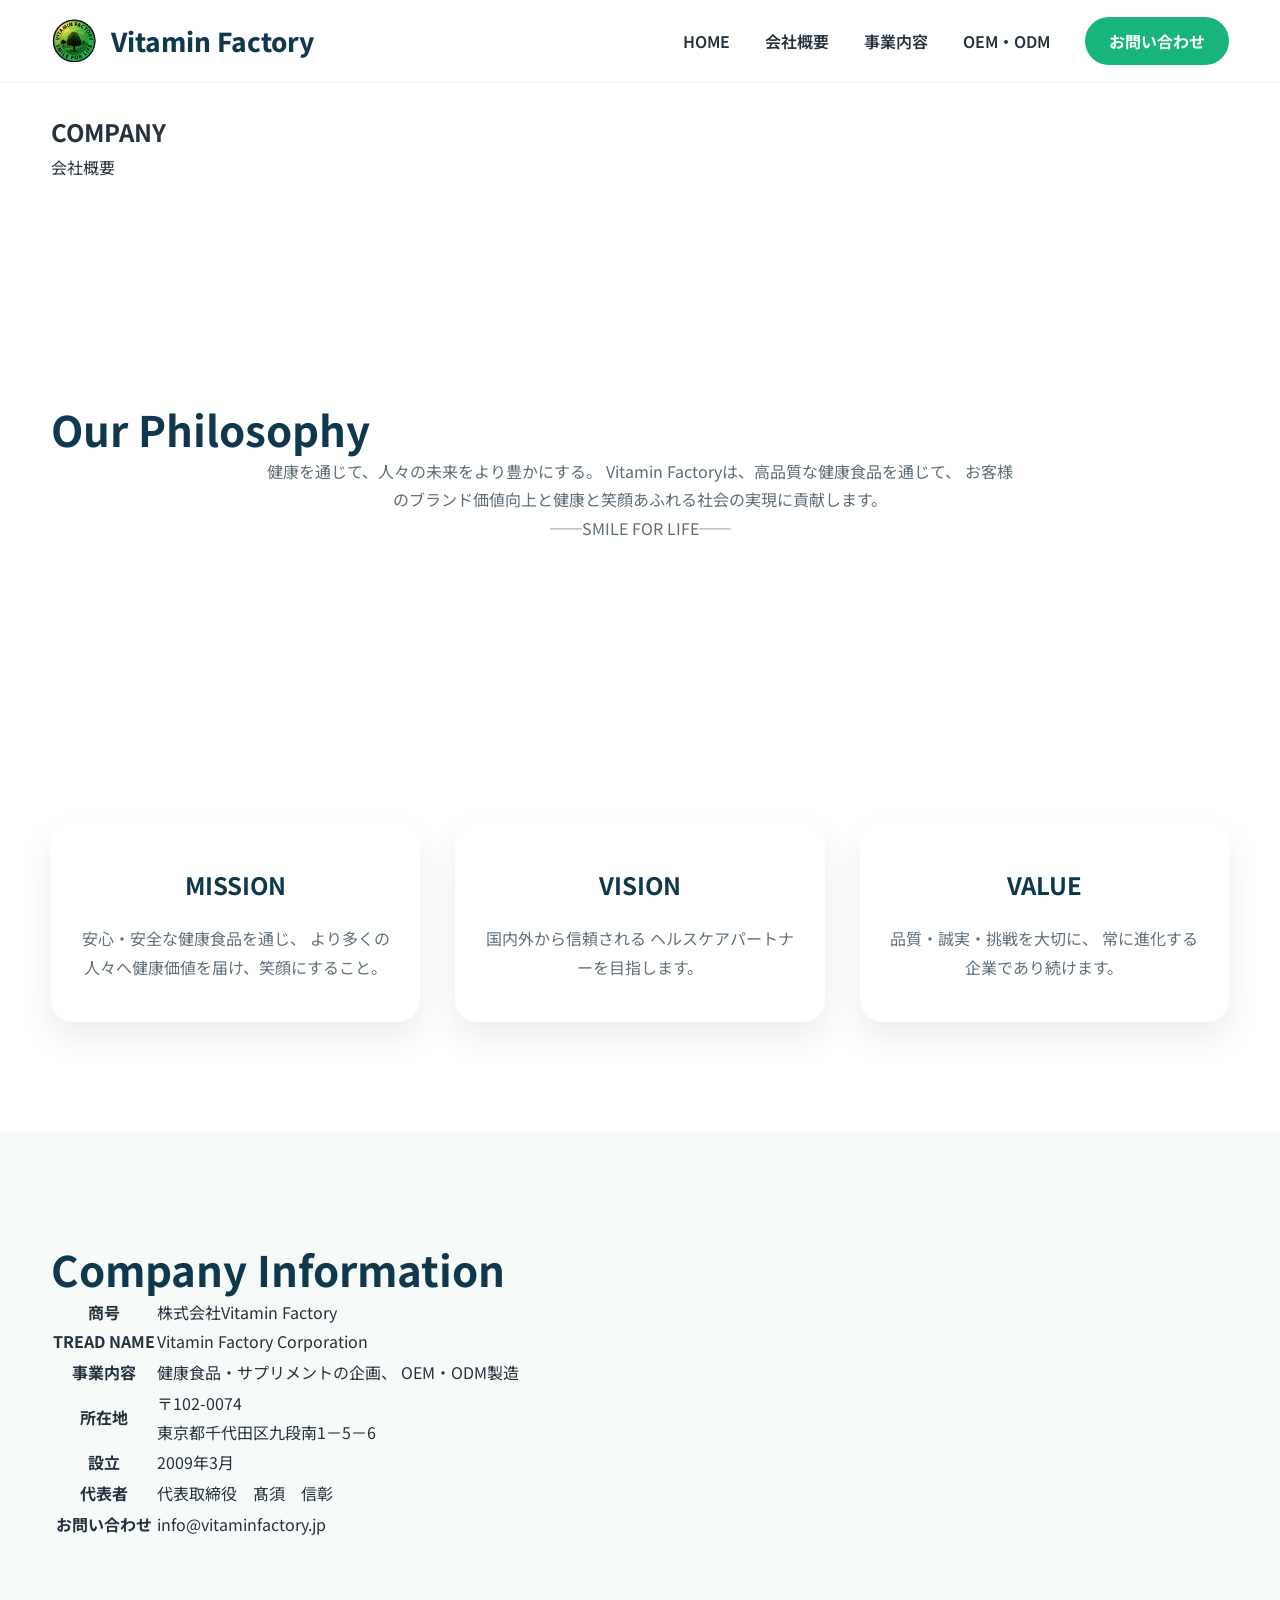
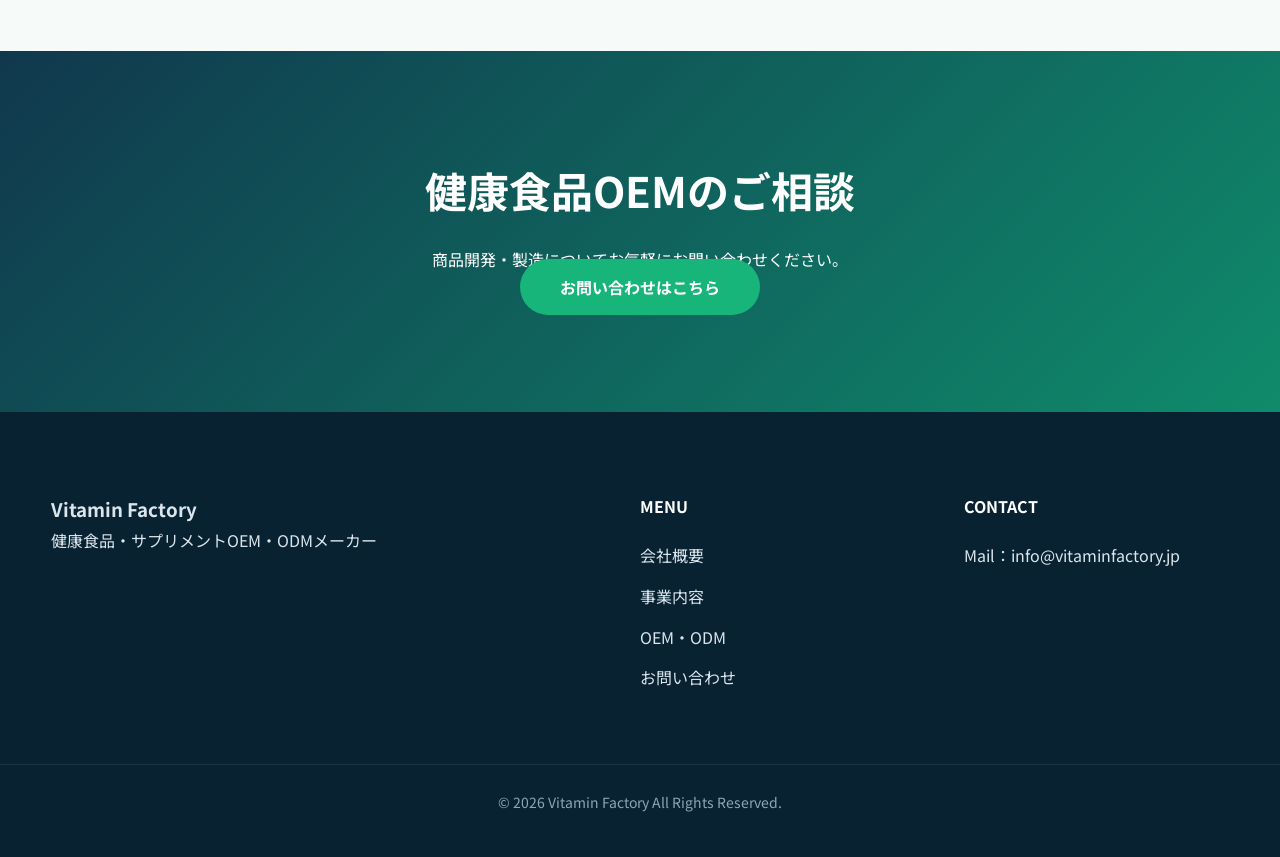
==== company.html @ eddad91a "Update company.html" ====
<!DOCTYPE html>
<html lang="ja">

<head>

<meta charset="UTF-8">

<meta name="viewport" content="width=device-width, initial-scale=1.0">

<title>会社概要 | 株式会社Vitamin Factory</title>

<meta name="description" content="株式会社Vitamin Factoryの会社概要、理念、事業方針をご紹介します。">

<link rel="stylesheet" href="css/style.css">

<link rel="preconnect" href="https://fonts.googleapis.com">
<link rel="preconnect" href="https://fonts.gstatic.com" crossorigin>

<link href="https://fonts.googleapis.com/css2?family=Noto+Sans+JP:wght@300;400;500;700;900&display=swap" rel="stylesheet">

</head>


<body>


<header>

<div class="container">

<a href="index.html" class="logo">

<img src="images/VF_logo.png" alt="Vitamin Factory">

<span>Vitamin Factory</span>

</a><nav>

<ul>

<li><a href="index.html">HOME</a></li>

<li><a href="company.html">会社概要</a></li>

<li><a href="service.html">事業内容</a></li>

<li><a href="oem.html">OEM・ODM</a></li>

<li><a href="contact.html" class="contact-btn">お問い合わせ</a></li>

</ul>

</nav>

</div>

</header>



<section class="page-hero">

<div class="container">

<h1>
COMPANY
</h1>

<p>
会社概要
</p>

</div>

</section>



<section>

<div class="container">


<h2>
Our Philosophy
</h2>


<p class="section-lead">

健康を通じて、人々の未来をより豊かにする。

Vitamin Factoryは、高品質な健康食品を通じて、
お客様のブランド価値向上と健康と笑顔あふれる社会の実現に貢献します。<br>
  ──SMILE FOR LIFE──

</p>


</div>

</section>




<section class="about">


<div class="container">


<div class="strength-grid">


<div class="strength-card">

<h3>
MISSION
</h3>

<p>

安心・安全な健康食品を通じ、
より多くの人々へ健康価値を届け、笑顔にすること。

</p>

</div>



<div class="strength-card">

<h3>
VISION
</h3>

<p>

国内外から信頼される
ヘルスケアパートナーを目指します。

</p>

</div>



<div class="strength-card">

<h3>
VALUE
</h3>

<p>

品質・誠実・挑戦を大切に、
常に進化する企業であり続けます。

</p>

</div>


</div>


</div>


</section>





<section class="flow">


<div class="container">


<h2>
Company Information
</h2>



<table class="company-table">


<tr>

<th>
商号<br>
  TREAD NAME
</th>

<td>
株式会社Vitamin Factory<br>
Vitamin Factory Corporation 
</td>

</tr>



<tr>

<th>
事業内容
</th>

<td>

健康食品・サプリメントの企画、
OEM・ODM製造

</td>

</tr>



<tr>

<th>
所在地
</th>

<td>

〒102-0074<br>
東京都千代田区九段南1－5－6

</td>

</tr>



<tr>

<th>
設立
</th>

<td>

2009年3月

</td>

</tr>

<tr>

<th>
代表者
</th>

<td>

代表取締役　髙須　信彰

</td>

</tr>

  

<tr>

<th>
お問い合わせ
</th>

<td>

info@vitaminfactory.jp

</td>

</tr>


</table>


</div>


</section>





<section class="cta">


<div class="container">


<h2>

健康食品OEMのご相談

</h2>


<p>

商品開発・製造についてお気軽にお問い合わせください。

</p>


<a href="contact.html" class="btn-green">

お問い合わせはこちら

</a>


</div>


</section>




<footer>


<div class="container footer-grid">


<div>

<h3>
Vitamin Factory
</h3>


<p>

健康食品・サプリメントOEM・ODMメーカー

</p>


</div>



<div>

<h4>
MENU
</h4>


<ul>

<li><a href="company.html">会社概要</a></li>

<li><a href="service.html">事業内容</a></li>

<li><a href="oem.html">OEM・ODM</a></li>

<li><a href="contact.html">お問い合わせ</a></li>

</ul>


</div>



<div>

<h4>
CONTACT
</h4>


<p>

Mail：info@vitaminfactory.jp

</p>


</div>



</div>


<div class="copyright">

<p>
© 2026 Vitamin Factory All Rights Reserved.
</p>

</div>


</footer>



<script src="js/main.js"></script>


</body>

</html>
---- css/style.css ----
/* =====================================
   Vitamin Factory
   style.css
   Part1
===================================== */

/* ---------- Reset ---------- */

*{
    margin:0;
    padding:0;
    box-sizing:border-box;
}

html{
    scroll-behavior:smooth;
}

body{

    font-family:"Noto Sans JP",sans-serif;

    color:#24323d;

    background:#ffffff;

    line-height:1.8;

    overflow-x:hidden;

}

img{

    display:block;

    max-width:100%;

    height:auto;

}

a{

    text-decoration:none;

    transition:.3s;

}

ul{

    list-style:none;

}

.container{

    width:min(92%,1200px);

    margin:auto;

}

/* ---------- Common ---------- */

section{

    padding:110px 0;

}

.section-title{

    text-align:center;

    margin-bottom:25px;

}

.section-sub{

    color:#18b57b;

    letter-spacing:3px;

    font-weight:700;

    font-size:14px;

    text-transform:uppercase;

    margin-bottom:10px;

}

section h2{

    font-size:42px;

    color:#10384d;

    line-height:1.3;

}

.section-lead{

    max-width:760px;

    margin:0 auto 60px;

    text-align:center;

    color:#5d6d78;

}

/* ---------- Header ---------- */

header{

    position:fixed;

    top:0;

    left:0;

    width:100%;

    z-index:999;

    background:rgba(255,255,255,.94);

    backdrop-filter:blur(16px);

    border-bottom:1px solid rgba(0,0,0,.05);

}

header .container{

    display:flex;

    justify-content:space-between;

    align-items:center;

    height:82px;

}

/* ---------- Logo ---------- */

.logo{

    display:flex;

    align-items:center;

    gap:14px;

    color:#10384d;

    font-weight:800;

    font-size:26px;

}

.logo img{

    width:46px;

    height:46px;

    object-fit:contain;

}

.logo span{

    white-space:nowrap;

}

/* ---------- Navigation ---------- */

nav ul{

    display:flex;

    align-items:center;

    gap:35px;

}

nav a{

    color:#23313d;

    font-weight:600;

}

nav a:hover{

    color:#18b57b;

}

.contact-btn{

    background:#18b57b;

    color:#fff;

    padding:12px 24px;

    border-radius:40px;

    font-weight:700;

}

.contact-btn:hover{

    background:#10996a;

}

/* ---------- Hero ---------- */

.hero{

    position:relative;

    min-height:100vh;

    display:flex;

    justify-content:center;

    align-items:center;

    overflow:hidden;

    color:#fff;

    text-align:center;

    background:
    linear-gradient(
    rgba(16,56,77,.72),
    rgba(16,56,77,.72)
    ),
    url("../images/hero.jpg")
    center center/cover no-repeat;

}

.hero-overlay{

    position:absolute;

    inset:0;

    background:linear-gradient(
    135deg,
    rgba(15,139,107,.15),
    rgba(16,56,77,.45)
    );

}

.hero .container{

    position:relative;

    z-index:2;

}

.hero-content{

    max-width:900px;

    margin:auto;

}

.hero-sub{

    font-size:15px;

    letter-spacing:5px;

    text-transform:uppercase;

    margin-bottom:25px;

    opacity:.9;

}

.hero h1{

    font-size:66px;

    line-height:1.25;

    margin-bottom:30px;

    font-weight:900;

}

.hero-text{

    font-size:21px;

    color:#eef5f7;

    margin-bottom:45px;

}

.hero-buttons{

    display:flex;

    justify-content:center;

    gap:20px;

    flex-wrap:wrap;

}

/* ---------- Buttons ---------- */

.btn-green{

    background:#18b57b;

    color:#fff;

    padding:16px 40px;

    border-radius:50px;

    font-weight:700;

}

.btn-green:hover{

    transform:translateY(-4px);

}

.btn-white{

    background:#fff;

    color:#10384d;

    padding:16px 40px;

    border-radius:50px;

    font-weight:700;

}

.btn-white:hover{

    transform:translateY(-4px);

}

/* ---------- Hero Scroll ---------- */

.hero-scroll{

    position:absolute;

    bottom:35px;

    left:50%;

    transform:translateX(-50%);

    font-size:12px;

    letter-spacing:4px;

    opacity:.8;

}
/* =====================================
   About
===================================== */

.about{
    background:#ffffff;
}

.about-grid{
    display:grid;
    grid-template-columns:repeat(auto-fit,minmax(260px,1fr));
    gap:30px;
}

.about-card{

    background:#fff;

    border-radius:20px;

    padding:40px 30px;

    text-align:center;

    box-shadow:0 15px 35px rgba(0,0,0,.08);

    transition:.35s;

}

.about-card:hover{

    transform:translateY(-10px);

    box-shadow:0 25px 45px rgba(0,0,0,.12);

}

.about-icon{

    width:80px;

    height:80px;

    border-radius:50%;

    background:#18b57b;

    color:#fff;

    font-size:34px;

    display:flex;

    justify-content:center;

    align-items:center;

    margin:0 auto 25px;

}

.about-card h3{

    color:#10384d;

    margin-bottom:18px;

    font-size:24px;

}

.about-card p{

    color:#60707c;

}

/* =====================================
   Service
===================================== */

.service{

    background:#f7fafb;

}

.service-grid{

    display:grid;

    grid-template-columns:repeat(auto-fit,minmax(260px,1fr));

    gap:35px;

}

.service-box{

    background:#fff;

    border-radius:20px;

    padding:45px 35px;

    text-align:center;

    box-shadow:0 15px 35px rgba(0,0,0,.08);

    transition:.35s;

}

.service-box:hover{

    transform:translateY(-10px);

}

.service-icon{

    font-size:44px;

    margin-bottom:20px;

}

.service-box h3{

    color:#10384d;

    margin-bottom:18px;

    font-size:24px;

}

.service-box p{

    color:#60707c;

}

/* =====================================
   Strength
===================================== */

.strength{

    background:#ffffff;

}

.strength-grid{

    display:grid;

    grid-template-columns:repeat(auto-fit,minmax(260px,1fr));

    gap:35px;

}

.strength-card{

    position:relative;

    background:#fff;

    border-radius:22px;

    padding:40px 30px;

    text-align:center;

    box-shadow:0 15px 35px rgba(0,0,0,.08);

    transition:.35s;

}

.strength-card:hover{

    transform:translateY(-10px);

    box-shadow:0 25px 50px rgba(0,0,0,.12);

}

.strength-number{

    position:absolute;

    top:20px;

    right:25px;

    font-size:38px;

    font-weight:900;

    color:rgba(24,181,123,.12);

}

.strength-icon{

    width:80px;

    height:80px;

    border-radius:50%;

    background:#18b57b;

    color:#fff;

    font-size:36px;

    display:flex;

    justify-content:center;

    align-items:center;

    margin:0 auto 25px;

}

.strength-card h3{

    color:#10384d;

    margin-bottom:18px;

    font-size:24px;

}

.strength-card p{

    color:#60707c;

}

/* =====================================
   OEM Flow
===================================== */

.flow{

    background:#f6faf9;

}

.flow-list{

    display:grid;

    grid-template-columns:repeat(auto-fit,minmax(200px,1fr));

    gap:25px;

}

.flow-item{

    position:relative;

    background:#fff;

    border-radius:20px;

    padding:40px 25px;

    text-align:center;

    box-shadow:0 12px 30px rgba(0,0,0,.08);

    transition:.35s;

}

.flow-item:hover{

    transform:translateY(-8px);

}

.number{

    width:70px;

    height:70px;

    border-radius:50%;

    margin:0 auto 25px;

    background:#18b57b;

    color:#fff;

    display:flex;

    justify-content:center;

    align-items:center;

    font-size:24px;

    font-weight:700;

}

.flow-item h3{

    color:#10384d;

    margin-bottom:18px;

}

.flow-item p{

    color:#60707c;

}
/* =====================================
   Statistics
===================================== */

.statistics{
    background:#ffffff;
}

.stats-grid{
    display:grid;
    grid-template-columns:repeat(auto-fit,minmax(220px,1fr));
    gap:30px;
}

.stat-card{
    background:#fff;
    border-radius:20px;
    padding:45px 25px;
    text-align:center;
    box-shadow:0 15px 35px rgba(0,0,0,.08);
    transition:.35s;
}

.stat-card:hover{
    transform:translateY(-8px);
}

.stat-card h3{
    font-size:46px;
    color:#18b57b;
    margin-bottom:15px;
    font-weight:900;
}

.stat-card p{
    color:#60707c;
    font-size:17px;
}

/* =====================================
   CTA
===================================== */

.cta{
    background:linear-gradient(135deg,#10384d,#0f8b6b);
    color:#fff;
    text-align:center;
}

.cta-subtitle{
    letter-spacing:4px;
    text-transform:uppercase;
    font-size:14px;
    opacity:.9;
    margin-bottom:15px;
}

.cta h2{
    color:#fff;
    font-size:42px;
    margin-bottom:25px;
    line-height:1.4;
}

.cta-text{
    max-width:760px;
    margin:0 auto 40px;
    color:#eef5f7;
   text-align:center;
line-height:2;
}

.cta-buttons{
    display:flex;
    justify-content:center;
    gap:20px;
    flex-wrap:wrap;
}

/* =====================================
   Footer
===================================== */

footer{
    background:#082232;
    color:#dbe6ec;
    padding:80px 0 30px;
}

.footer-grid{
    display:grid;
    grid-template-columns:2fr 1fr 1fr;
    gap:60px;
}

.footer-logo{
    display:flex;
    align-items:center;
    gap:12px;
    margin-bottom:25px;
}

.footer-logo img{
    width:42px;
    height:auto;
}

.footer-logo span{
    color:#fff;
    font-size:24px;
    font-weight:700;
}

.footer-message{
    color:#b8c7d2;
    max-width:380px;
}

footer h4{
    color:#fff;
    margin-bottom:20px;
}

footer ul li{
    margin-bottom:12px;
}

footer a{
    color:#dbe6ec;
}

footer a:hover{
    color:#18b57b;
}

footer p{
    margin-bottom:12px;
}

.copyright{
    margin-top:60px;
    padding-top:25px;
    border-top:1px solid rgba(255,255,255,.08);
    text-align:center;
    color:#8ea6b5;
    font-size:14px;
}

/* =====================================
   Back to Top
===================================== */

#page-top{

    position:fixed;

    right:30px;

    bottom:30px;

    width:55px;

    height:55px;

    border-radius:50%;

    background:#18b57b;

    color:#fff;

    display:flex;

    justify-content:center;

    align-items:center;

    font-size:22px;

    box-shadow:0 10px 25px rgba(0,0,0,.18);

    opacity:0;

    visibility:hidden;

    transition:.3s;

    z-index:999;

}

#page-top.show{

    opacity:1;

    visibility:visible;

}

/* =====================================
   Animation
===================================== */

.fade-up{

    opacity:0;

    transform:translateY(40px);

    transition:1s;

}

.fade-up.show{

    opacity:1;

    transform:translateY(0);

}

/* =====================================
   Responsive
===================================== */

@media(max-width:900px){

header .container{

    flex-direction:column;

    height:auto;

    padding:18px 0;

}

nav ul{

    gap:18px;

    flex-wrap:wrap;

    justify-content:center;

}

.hero{

    min-height:auto;

    padding:180px 0 120px;

}

.hero h1{

    font-size:44px;

}

.hero-text{

    font-size:18px;

}

.footer-grid{

    grid-template-columns:1fr;

    text-align:center;

}

.footer-logo{

    justify-content:center;

}

.footer-message{

    margin:auto;

}

}

@media(max-width:768px){

section{

    padding:80px 0;

}

section h2{

    font-size:32px;

}

.hero h1{

    font-size:34px;

}

.hero-buttons,

.cta-buttons{

    flex-direction:column;

}

.btn-green,

.btn-white{

    width:100%;

}

.logo span{

    font-size:20px;

}

.logo img{

    width:40px;

}

.footer-logo span{

    font-size:20px;

}

.footer-logo img{

    width:36px;

}

.stats-grid,

.about-grid,

.service-grid,

.strength-grid,

.flow-list{

    grid-template-columns:1fr;

}

}
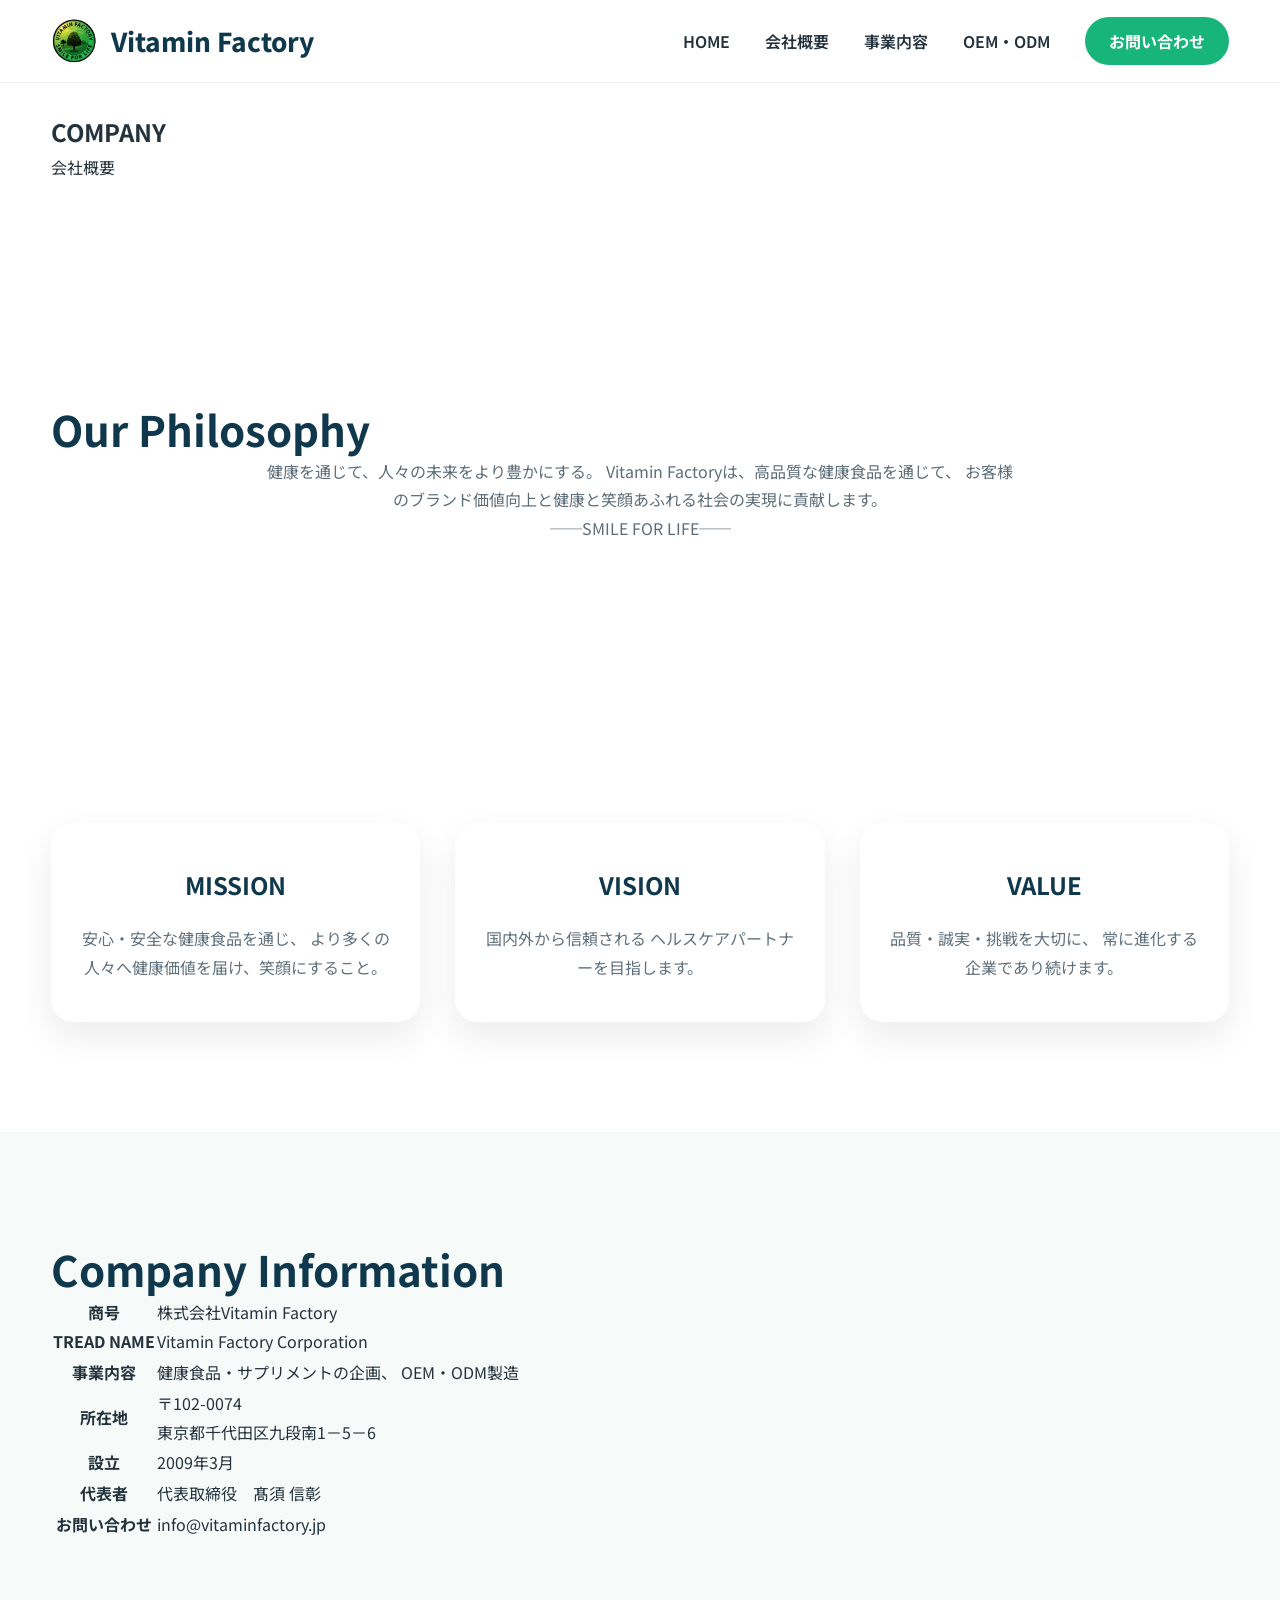
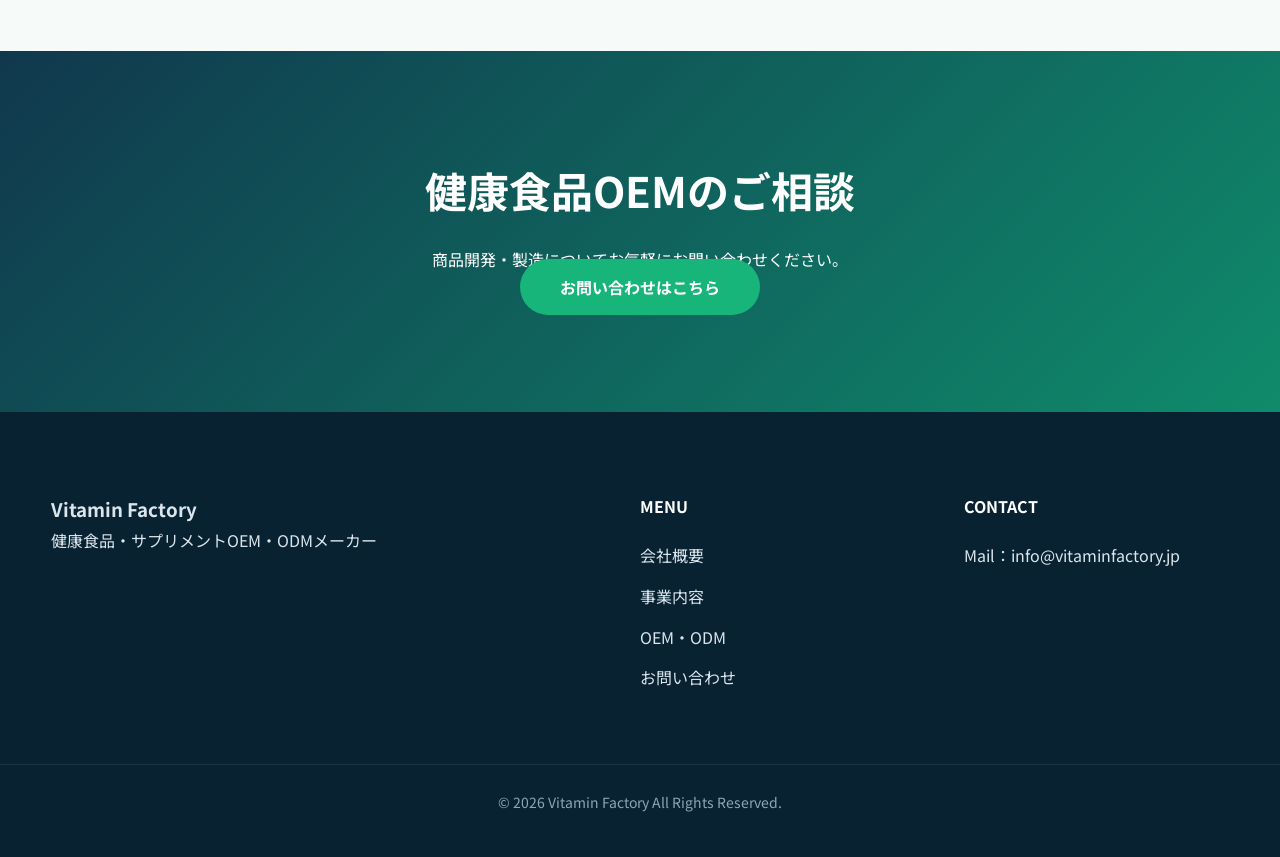
==== commit 4c4cb4a6: "Fix HTML encoding issues in company.html" ====
--- a/company.html
+++ b/company.html
@@ -262,7 +262,7 @@
 
 <td>
 
-代表取締役　髙須　信彰
+代表取締役　髙須 信彰
 
 </td>
 
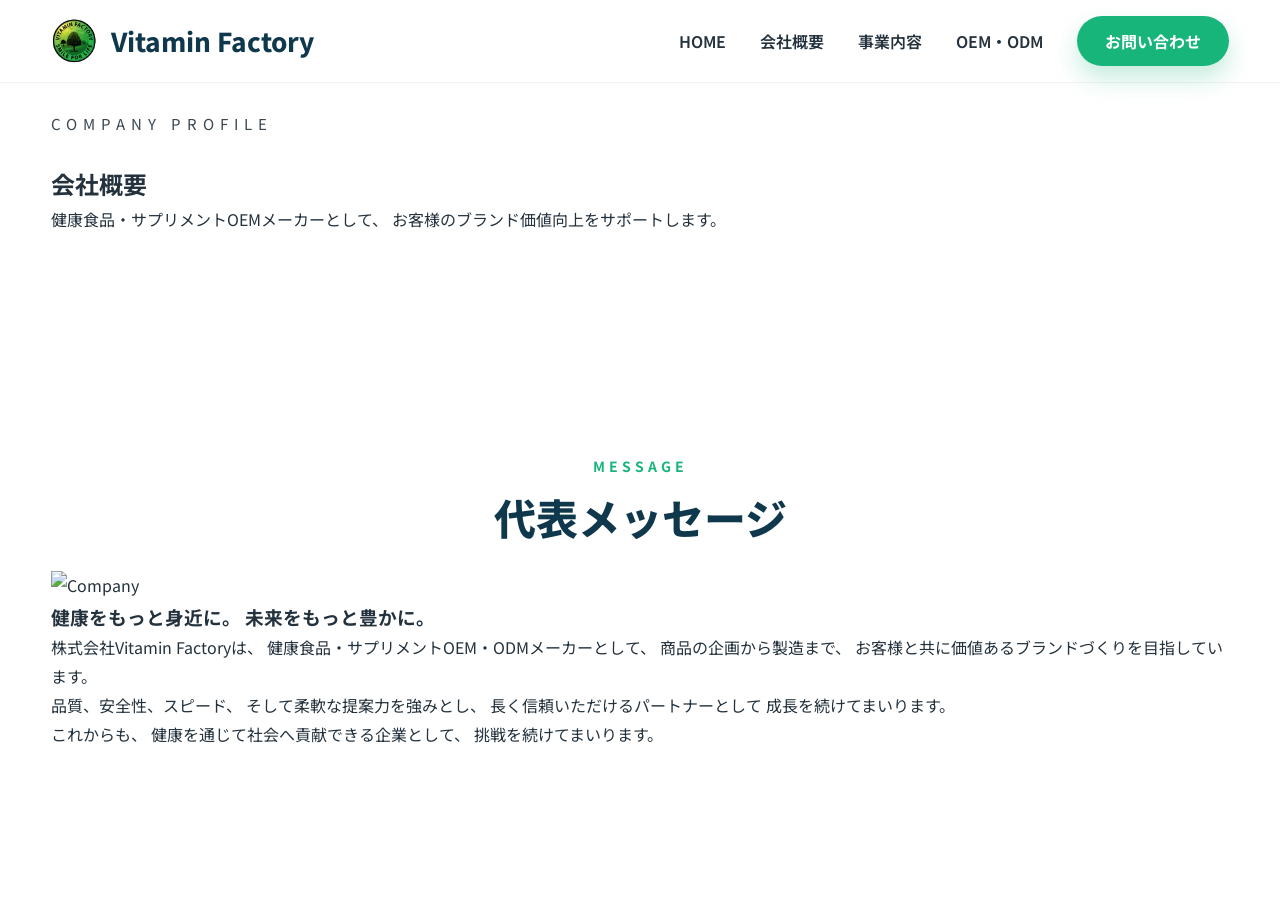
==== commit b4c84bfa: "Revise company.html with updated content and SEO tags Updated company profile and added meta tags fo" ====
--- a/company.html
+++ b/company.html
@@ -4,37 +4,64 @@
 <head>
 
 <meta charset="UTF-8">
-
 <meta name="viewport" content="width=device-width, initial-scale=1.0">
 
-<title>会社概要 | 株式会社Vitamin Factory</title>
-
-<meta name="description" content="株式会社Vitamin Factoryの会社概要、理念、事業方針をご紹介します。">
-
-<link rel="stylesheet" href="css/style.css">
-
-<link rel="preconnect" href="https://fonts.googleapis.com">
-<link rel="preconnect" href="https://fonts.gstatic.com" crossorigin>
-
-<link href="https://fonts.googleapis.com/css2?family=Noto+Sans+JP:wght@300;400;500;700;900&display=swap" rel="stylesheet">
+<title>
+会社概要 | 株式会社Vitamin Factory
+</title>
+
+<meta name="description"
+content="株式会社Vitamin Factoryの会社概要・企業理念・代表メッセージをご紹介します。">
+
+<meta name="keywords"
+content="Vitamin Factory,会社概要,健康食品,OEM,ODM">
+
+<meta property="og:title"
+content="会社概要 | 株式会社Vitamin Factory">
+
+<meta property="og:description"
+content="健康食品OEM・ODMメーカー Vitamin Factory">
+
+<meta property="og:type"
+content="website">
+
+<meta property="og:image"
+content="images/ogp.jpg">
+
+<link rel="icon"
+href="images/favicon.ico">
+
+<link rel="preconnect"
+href="https://fonts.googleapis.com">
+
+<link rel="preconnect"
+href="https://fonts.gstatic.com"
+crossorigin>
+
+<link href="https://fonts.googleapis.com/css2?family=Noto+Sans+JP:wght@300;400;500;700;900&display=swap"
+rel="stylesheet">
+
+<link rel="stylesheet"
+href="css/style.css">
 
 </head>
 
-
 <body>
 
-
 <header>
 
 <div class="container">
 
 <a href="index.html" class="logo">
 
-<img src="images/VF_logo.png" alt="Vitamin Factory">
+<img src="images/VF_logo.png"
+alt="Vitamin Factory">
 
 <span>Vitamin Factory</span>
 
-</a><nav>
+</a>
+
+<nav>
 
 <ul>
 
@@ -46,7 +73,16 @@
 
 <li><a href="oem.html">OEM・ODM</a></li>
 
-<li><a href="contact.html" class="contact-btn">お問い合わせ</a></li>
+<li>
+
+<a href="contact.html"
+class="contact-btn">
+
+お問い合わせ
+
+</a>
+
+</li>
 
 </ul>
 
@@ -56,367 +92,116 @@
 
 </header>
 
-
-
-<section class="page-hero">
+<!-- ==========================
+PAGE HERO
+========================== -->
+
+<section class="page-hero company-hero">
+
+<div class="page-overlay"></div>
 
 <div class="container">
 
+<div class="page-content">
+
+<p class="hero-sub">
+
+COMPANY PROFILE
+
+</p>
+
 <h1>
-COMPANY
+
+会社概要
+
 </h1>
 
 <p>
-会社概要
-</p>
+
+健康食品・サプリメントOEMメーカーとして、
+お客様のブランド価値向上をサポートします。
+
+</p>
+
+</div>
 
 </div>
 
 </section>
 
-
-
-<section>
+<!-- ==========================
+MESSAGE
+========================== -->
+
+<section class="message">
 
 <div class="container">
 
+<div class="section-title">
+
+<p class="section-sub">
+
+MESSAGE
+
+</p>
 
 <h2>
-Our Philosophy
+
+代表メッセージ
+
 </h2>
 
-
-<p class="section-lead">
-
-健康を通じて、人々の未来をより豊かにする。
-
-Vitamin Factoryは、高品質な健康食品を通じて、
-お客様のブランド価値向上と健康と笑顔あふれる社会の実現に貢献します。<br>
-  ──SMILE FOR LIFE──
-
-</p>
-
+</div>
+
+<div class="message-grid">
+
+<div class="message-image">
+
+<img src="images/company.jpg"
+alt="Company">
+
+</div>
+
+<div class="message-text">
+
+<h3>
+
+健康をもっと身近に。
+
+未来をもっと豊かに。
+
+</h3>
+
+<p>
+
+株式会社Vitamin Factoryは、
+健康食品・サプリメントOEM・ODMメーカーとして、
+商品の企画から製造まで、
+お客様と共に価値あるブランドづくりを目指しています。
+
+</p>
+
+<p>
+
+品質、安全性、スピード、
+そして柔軟な提案力を強みとし、
+長く信頼いただけるパートナーとして
+成長を続けてまいります。
+
+</p>
+
+<p>
+
+これからも、
+健康を通じて社会へ貢献できる企業として、
+挑戦を続けてまいります。
+
+</p>
+
+</div>
+
+</div>
 
 </div>
 
 </section>
-
-
-
-
-<section class="about">
-
-
-<div class="container">
-
-
-<div class="strength-grid">
-
-
-<div class="strength-card">
-
-<h3>
-MISSION
-</h3>
-
-<p>
-
-安心・安全な健康食品を通じ、
-より多くの人々へ健康価値を届け、笑顔にすること。
-
-</p>
-
-</div>
-
-
-
-<div class="strength-card">
-
-<h3>
-VISION
-</h3>
-
-<p>
-
-国内外から信頼される
-ヘルスケアパートナーを目指します。
-
-</p>
-
-</div>
-
-
-
-<div class="strength-card">
-
-<h3>
-VALUE
-</h3>
-
-<p>
-
-品質・誠実・挑戦を大切に、
-常に進化する企業であり続けます。
-
-</p>
-
-</div>
-
-
-</div>
-
-
-</div>
-
-
-</section>
-
-
-
-
-
-<section class="flow">
-
-
-<div class="container">
-
-
-<h2>
-Company Information
-</h2>
-
-
-
-<table class="company-table">
-
-
-<tr>
-
-<th>
-商号<br>
-  TREAD NAME
-</th>
-
-<td>
-株式会社Vitamin Factory<br>
-Vitamin Factory Corporation 
-</td>
-
-</tr>
-
-
-
-<tr>
-
-<th>
-事業内容
-</th>
-
-<td>
-
-健康食品・サプリメントの企画、
-OEM・ODM製造
-
-</td>
-
-</tr>
-
-
-
-<tr>
-
-<th>
-所在地
-</th>
-
-<td>
-
-〒102-0074<br>
-東京都千代田区九段南1－5－6
-
-</td>
-
-</tr>
-
-
-
-<tr>
-
-<th>
-設立
-</th>
-
-<td>
-
-2009年3月
-
-</td>
-
-</tr>
-
-<tr>
-
-<th>
-代表者
-</th>
-
-<td>
-
-代表取締役　髙須 信彰
-
-</td>
-
-</tr>
-
-  
-
-<tr>
-
-<th>
-お問い合わせ
-</th>
-
-<td>
-
-info@vitaminfactory.jp
-
-</td>
-
-</tr>
-
-
-</table>
-
-
-</div>
-
-
-</section>
-
-
-
-
-
-<section class="cta">
-
-
-<div class="container">
-
-
-<h2>
-
-健康食品OEMのご相談
-
-</h2>
-
-
-<p>
-
-商品開発・製造についてお気軽にお問い合わせください。
-
-</p>
-
-
-<a href="contact.html" class="btn-green">
-
-お問い合わせはこちら
-
-</a>
-
-
-</div>
-
-
-</section>
-
-
-
-
-<footer>
-
-
-<div class="container footer-grid">
-
-
-<div>
-
-<h3>
-Vitamin Factory
-</h3>
-
-
-<p>
-
-健康食品・サプリメントOEM・ODMメーカー
-
-</p>
-
-
-</div>
-
-
-
-<div>
-
-<h4>
-MENU
-</h4>
-
-
-<ul>
-
-<li><a href="company.html">会社概要</a></li>
-
-<li><a href="service.html">事業内容</a></li>
-
-<li><a href="oem.html">OEM・ODM</a></li>
-
-<li><a href="contact.html">お問い合わせ</a></li>
-
-</ul>
-
-
-</div>
-
-
-
-<div>
-
-<h4>
-CONTACT
-</h4>
-
-
-<p>
-
-Mail：info@vitaminfactory.jp
-
-</p>
-
-
-</div>
-
-
-
-</div>
-
-
-<div class="copyright">
-
-<p>
-© 2026 Vitamin Factory All Rights Reserved.
-</p>
-
-</div>
-
-
-</footer>
-
-
-
-<script src="js/main.js"></script>
-
-
-</body>
-
-</html>
--- a/css/style.css
+++ b/css/style.css
@@ -1,10 +1,13 @@
-/* =====================================
-   Vitamin Factory
-   style.css
-   Part1
-===================================== */
-
-/* ---------- Reset ---------- */
+/*====================================================
+ Vitamin Factory
+ style.css
+ Complete Edition
+ Part 1
+====================================================*/
+
+/*----------------------------------------------------
+ Reset
+----------------------------------------------------*/
 
 *{
     margin:0;
@@ -19,13 +22,9 @@
 body{
 
     font-family:"Noto Sans JP",sans-serif;
-
     color:#24323d;
-
     background:#ffffff;
-
     line-height:1.8;
-
     overflow-x:hidden;
 
 }
@@ -33,9 +32,7 @@
 img{
 
     display:block;
-
     max-width:100%;
-
     height:auto;
 
 }
@@ -43,8 +40,7 @@
 a{
 
     text-decoration:none;
-
-    transition:.3s;
+    transition:.35s ease;
 
 }
 
@@ -57,12 +53,14 @@
 .container{
 
     width:min(92%,1200px);
-
     margin:auto;
 
 }
 
-/* ---------- Common ---------- */
+
+/*----------------------------------------------------
+ Common
+----------------------------------------------------*/
 
 section{
 
@@ -73,7 +71,6 @@
 .section-title{
 
     text-align:center;
-
     margin-bottom:25px;
 
 }
@@ -81,1013 +78,1389 @@
 .section-sub{
 
     color:#18b57b;
+    letter-spacing:4px;
+    font-size:14px;
+    font-weight:700;
+    text-transform:uppercase;
+    margin-bottom:10px;
+
+}
+
+section h2{
+
+    font-size:42px;
+    color:#10384d;
+    line-height:1.35;
+    font-weight:800;
+
+}
+
+.section-lead{
+
+    width:min(760px,100%);
+    margin:0 auto 70px;
+    text-align:center;
+    color:#60707c;
+    font-size:18px;
+    line-height:2;
+
+}
+
+
+/*----------------------------------------------------
+ Header
+----------------------------------------------------*/
+
+header{
+
+    position:fixed;
+    top:0;
+    left:0;
+    width:100%;
+
+    z-index:999;
+
+    background:rgba(255,255,255,.92);
+
+    backdrop-filter:blur(18px);
+
+    border-bottom:1px solid rgba(0,0,0,.05);
+
+    transition:.35s;
+
+}
+
+/* スクロール後 */
+
+header.scrolled{
+
+    background:#ffffff;
+    box-shadow:0 10px 30px rgba(0,0,0,.08);
+
+}
+
+header .container{
+
+    height:82px;
+
+    display:flex;
+
+    justify-content:space-between;
+
+    align-items:center;
+
+}
+
+
+/*----------------------------------------------------
+ Logo
+----------------------------------------------------*/
+
+.logo{
+
+    display:flex;
+
+    align-items:center;
+
+    gap:14px;
+
+    color:#10384d;
+
+    font-size:26px;
+
+    font-weight:800;
+
+}
+
+.logo img{
+
+    width:46px;
+
+    transition:.35s;
+
+}
+
+.logo span{
+
+    white-space:nowrap;
+
+}
+
+header.scrolled .logo img{
+
+    transform:scale(.9);
+
+}
+
+
+/*----------------------------------------------------
+ Navigation
+----------------------------------------------------*/
+
+nav ul{
+
+    display:flex;
+
+    align-items:center;
+
+    gap:34px;
+
+}
+
+nav a{
+
+    color:#24323d;
+
+    font-weight:600;
+
+    position:relative;
+
+}
+
+nav a::after{
+
+    content:"";
+
+    position:absolute;
+
+    left:0;
+
+    bottom:-8px;
+
+    width:0;
+
+    height:2px;
+
+    background:#18b57b;
+
+    transition:.35s;
+
+}
+
+nav a:hover{
+
+    color:#18b57b;
+
+}
+
+nav a:hover::after{
+
+    width:100%;
+
+}
+
+
+/*----------------------------------------------------
+ Contact Button
+----------------------------------------------------*/
+
+.contact-btn{
+
+    background:#18b57b;
+
+    color:#fff;
+
+    padding:13px 28px;
+
+    border-radius:50px;
+
+    font-weight:700;
+
+    box-shadow:0 12px 25px rgba(24,181,123,.25);
+
+}
+
+.contact-btn:hover{
+
+    background:#10996a;
+
+    transform:translateY(-3px);
+
+}
+
+
+/*----------------------------------------------------
+ Hero
+----------------------------------------------------*/
+
+.hero{
+
+    position:relative;
+
+    min-height:100vh;
+
+    display:flex;
+
+    justify-content:center;
+
+    align-items:center;
+
+    text-align:center;
+
+    color:#fff;
+
+    overflow:hidden;
+
+    background:
+
+    linear-gradient(
+
+        rgba(16,56,77,.45),
+
+        rgba(16,56,77,.55)
+
+    ),
+
+    url("../images/hero.jpg")
+
+    center center/cover no-repeat;
+
+}
+
+/* オーバーレイ */
+
+.hero-overlay{
+
+    position:absolute;
+
+    inset:0;
+
+    background:
+
+    linear-gradient(
+
+        135deg,
+
+        rgba(24,181,123,.15),
+
+        rgba(16,56,77,.20)
+
+    );
+
+}
+
+/* Hero内容 */
+
+.hero .container{
+
+    position:relative;
+
+    z-index:2;
+
+}
+
+.hero-content{
+
+    max-width:900px;
+
+    margin:auto;
+
+}
+
+.hero-sub{
+
+    letter-spacing:6px;
+
+    font-size:15px;
+
+    text-transform:uppercase;
+
+    opacity:.9;
+
+    margin-bottom:25px;
+
+}
+
+.hero h1{
+
+    font-size:68px;
+
+    line-height:1.25;
+
+    margin-bottom:30px;
+
+    font-weight:900;
+
+    text-shadow:0 5px 25px rgba(0,0,0,.25);
+
+}
+
+.hero-text{
+
+    max-width:760px;
+
+    margin:0 auto 45px;
+
+    font-size:22px;
+
+    line-height:2;
+
+    color:#eef5f7;
+
+}
+
+
+/*----------------------------------------------------
+ Hero Buttons
+----------------------------------------------------*/
+
+.hero-buttons{
+
+    display:flex;
+
+    justify-content:center;
+
+    gap:20px;
+
+    flex-wrap:wrap;
+
+}
+
+.btn-green{
+
+    background:#18b57b;
+
+    color:#fff;
+
+    padding:16px 42px;
+
+    border-radius:999px;
+
+    font-weight:700;
+
+    box-shadow:0 15px 35px rgba(24,181,123,.25);
+
+}
+
+.btn-green:hover{
+
+    transform:translateY(-5px);
+
+}
+
+.btn-white{
+
+    background:#ffffff;
+
+    color:#10384d;
+
+    padding:16px 42px;
+
+    border-radius:999px;
+
+    font-weight:700;
+
+}
+
+.btn-white:hover{
+
+    transform:translateY(-5px);
+
+}
+
+
+/*----------------------------------------------------
+ Scroll
+----------------------------------------------------*/
+
+.hero-scroll{
+
+    position:absolute;
+
+    bottom:30px;
+
+    left:50%;
+
+    transform:translateX(-50%);
+
+    font-size:12px;
+
+    letter-spacing:5px;
+
+    color:#ffffff;
+
+    opacity:.8;
+
+}
+
+/*====================================================
+ About
+====================================================*/
+
+.about{
+
+    background:#ffffff;
+
+}
+
+.about-grid{
+
+    display:grid;
+
+    grid-template-columns:repeat(auto-fit,minmax(260px,1fr));
+
+    gap:35px;
+
+}
+
+.about-card{
+
+    background:#ffffff;
+
+    border-radius:24px;
+
+    padding:45px 35px;
+
+    text-align:center;
+
+    box-shadow:0 15px 35px rgba(0,0,0,.08);
+
+    transition:.35s;
+
+    overflow:hidden;
+
+}
+
+.about-card:hover{
+
+    transform:translateY(-10px);
+
+    box-shadow:0 25px 50px rgba(0,0,0,.12);
+
+}
+
+.about-icon{
+
+    width:82px;
+
+    height:82px;
+
+    margin:0 auto 28px;
+
+    border-radius:50%;
+
+    background:linear-gradient(135deg,#18b57b,#10996a);
+
+    color:#fff;
+
+    display:flex;
+
+    justify-content:center;
+
+    align-items:center;
+
+    font-size:36px;
+
+}
+
+.about-card h3{
+
+    font-size:24px;
+
+    color:#10384d;
+
+    margin-bottom:18px;
+
+}
+
+.about-card p{
+
+    color:#60707c;
+
+    line-height:1.9;
+
+}
+
+
+/*====================================================
+ Service
+====================================================*/
+
+.service{
+
+    background:#f7fafb;
+
+}
+
+.service-grid{
+
+    display:grid;
+
+    grid-template-columns:repeat(auto-fit,minmax(260px,1fr));
+
+    gap:35px;
+
+}
+
+.service-box{
+
+    background:#ffffff;
+
+    border-radius:24px;
+
+    padding:45px 35px;
+
+    text-align:center;
+
+    box-shadow:0 15px 35px rgba(0,0,0,.08);
+
+    transition:.35s;
+
+}
+
+.service-box:hover{
+
+    transform:translateY(-10px);
+
+    box-shadow:0 25px 50px rgba(0,0,0,.12);
+
+}
+
+.service-icon{
+
+    width:80px;
+
+    height:80px;
+
+    margin:0 auto 28px;
+
+    border-radius:50%;
+
+    display:flex;
+
+    justify-content:center;
+
+    align-items:center;
+
+    background:#18b57b;
+
+    color:#fff;
+
+    font-size:34px;
+
+}
+
+.service-box h3{
+
+    font-size:24px;
+
+    color:#10384d;
+
+    margin-bottom:18px;
+
+}
+
+.service-box p{
+
+    color:#60707c;
+
+    line-height:1.9;
+
+}
+
+
+/*====================================================
+ Strength
+====================================================*/
+
+.strength{
+
+    background:#ffffff;
+
+}
+
+.strength-grid{
+
+    display:grid;
+
+    grid-template-columns:repeat(auto-fit,minmax(260px,1fr));
+
+    gap:35px;
+
+}
+
+.strength-card{
+
+    position:relative;
+
+    background:#ffffff;
+
+    border-radius:24px;
+
+    padding:50px 35px 40px;
+
+    text-align:center;
+
+    box-shadow:0 15px 35px rgba(0,0,0,.08);
+
+    transition:.35s;
+
+    overflow:hidden;
+
+}
+
+.strength-card:hover{
+
+    transform:translateY(-10px);
+
+    box-shadow:0 25px 50px rgba(0,0,0,.12);
+
+}
+
+.strength-number{
+
+    position:absolute;
+
+    top:20px;
+
+    right:24px;
+
+    font-size:54px;
+
+    font-weight:900;
+
+    color:rgba(24,181,123,.08);
+
+    line-height:1;
+
+}
+
+.strength-icon{
+
+    width:84px;
+
+    height:84px;
+
+    margin:0 auto 28px;
+
+    border-radius:50%;
+
+    display:flex;
+
+    justify-content:center;
+
+    align-items:center;
+
+    background:linear-gradient(135deg,#18b57b,#10996a);
+
+    color:#ffffff;
+
+    font-size:38px;
+
+}
+
+.strength-card h3{
+
+    color:#10384d;
+
+    font-size:24px;
+
+    margin-bottom:18px;
+
+}
+
+.strength-card p{
+
+    color:#60707c;
+
+    line-height:1.9;
+
+}
+/*====================================================
+ OEM FLOW
+====================================================*/
+
+.flow{
+
+    background:#f7fafb;
+
+}
+
+.flow-list{
+
+    display:grid;
+
+    grid-template-columns:repeat(auto-fit,minmax(210px,1fr));
+
+    gap:28px;
+
+}
+
+.flow-item{
+
+    position:relative;
+
+    background:#ffffff;
+
+    border-radius:24px;
+
+    padding:45px 30px;
+
+    text-align:center;
+
+    box-shadow:0 15px 35px rgba(0,0,0,.08);
+
+    transition:.35s;
+
+}
+
+.flow-item:hover{
+
+    transform:translateY(-10px);
+
+    box-shadow:0 25px 50px rgba(0,0,0,.12);
+
+}
+
+.number{
+
+    width:78px;
+
+    height:78px;
+
+    margin:0 auto 28px;
+
+    border-radius:50%;
+
+    display:flex;
+
+    justify-content:center;
+
+    align-items:center;
+
+    background:linear-gradient(135deg,#18b57b,#10996a);
+
+    color:#ffffff;
+
+    font-size:26px;
+
+    font-weight:700;
+
+}
+
+.flow-item h3{
+
+    color:#10384d;
+
+    font-size:22px;
+
+    margin-bottom:16px;
+
+}
+
+.flow-item p{
+
+    color:#60707c;
+
+    line-height:1.9;
+
+}
+
+
+/*====================================================
+ Statistics
+====================================================*/
+
+.statistics{
+
+    background:#ffffff;
+
+}
+
+.stats-grid{
+
+    display:grid;
+
+    grid-template-columns:repeat(auto-fit,minmax(220px,1fr));
+
+    gap:35px;
+
+}
+
+.stat-card{
+
+    background:#ffffff;
+
+    border-radius:24px;
+
+    padding:45px 30px;
+
+    text-align:center;
+
+    box-shadow:0 15px 35px rgba(0,0,0,.08);
+
+    transition:.35s;
+
+}
+
+.stat-card:hover{
+
+    transform:translateY(-8px);
+
+    box-shadow:0 25px 45px rgba(0,0,0,.12);
+
+}
+
+.stat-card h3{
+
+    font-size:52px;
+
+    color:#18b57b;
+
+    font-weight:900;
+
+    margin-bottom:15px;
+
+    line-height:1;
+
+}
+
+.stat-card p{
+
+    color:#60707c;
+
+    font-size:17px;
+
+}
+
+
+/*====================================================
+ CTA
+====================================================*/
+
+.cta{
+
+    position:relative;
+
+    overflow:hidden;
+
+    background:linear-gradient(135deg,#10384d,#0f8b6b);
+
+    color:#ffffff;
+
+    text-align:center;
+
+}
+
+.cta::before{
+
+    content:"";
+
+    position:absolute;
+
+    width:500px;
+
+    height:500px;
+
+    background:rgba(255,255,255,.05);
+
+    border-radius:50%;
+
+    top:-220px;
+
+    right:-180px;
+
+}
+
+.cta::after{
+
+    content:"";
+
+    position:absolute;
+
+    width:350px;
+
+    height:350px;
+
+    background:rgba(255,255,255,.04);
+
+    border-radius:50%;
+
+    bottom:-180px;
+
+    left:-120px;
+
+}
+
+.cta .container{
+
+    position:relative;
+
+    z-index:2;
+
+}
+
+.cta-subtitle{
+
+    letter-spacing:5px;
+
+    text-transform:uppercase;
+
+    font-size:14px;
+
+    opacity:.9;
+
+    margin-bottom:18px;
+
+}
+
+.cta h2{
+
+    color:#ffffff;
+
+    font-size:44px;
+
+    line-height:1.4;
+
+    margin-bottom:30px;
+
+}
+
+.cta-text{
+
+    width:min(760px,100%);
+
+    margin:0 auto 45px;
+
+    color:#eef5f7;
+
+    font-size:18px;
+
+    line-height:2;
+
+    text-align:center;
+
+}
+
+.cta-buttons{
+
+    display:flex;
+
+    justify-content:center;
+
+    gap:22px;
+
+    flex-wrap:wrap;
+
+}
+
+.cta .btn-green{
+
+    box-shadow:0 15px 35px rgba(0,0,0,.25);
+
+}
+
+.cta .btn-white{
+
+    box-shadow:0 15px 35px rgba(0,0,0,.15);
+
+}
+
+/*====================================================
+ Footer
+====================================================*/
+
+footer{
+
+    background:#082232;
+
+    color:#dbe6ec;
+
+    padding:90px 0 35px;
+
+}
+
+.footer-grid{
+
+    display:grid;
+
+    grid-template-columns:2fr 1fr 1fr;
+
+    gap:60px;
+
+    align-items:start;
+
+}
+
+.footer-logo{
+
+    display:flex;
+
+    align-items:center;
+
+    gap:14px;
+
+    margin-bottom:25px;
+
+}
+
+.footer-logo img{
+
+    width:44px;
+
+    height:auto;
+
+}
+
+.footer-logo span{
+
+    color:#ffffff;
+
+    font-size:24px;
+
+    font-weight:800;
+
+}
+
+.footer-message{
+
+    color:#b8c7d2;
+
+    max-width:380px;
+
+    line-height:2;
+
+}
+
+footer h4{
+
+    color:#ffffff;
+
+    font-size:18px;
+
+    margin-bottom:22px;
+
+}
+
+footer ul li{
+
+    margin-bottom:12px;
+
+}
+
+footer a{
+
+    color:#dbe6ec;
+
+}
+
+footer a:hover{
+
+    color:#18b57b;
+
+}
+
+footer p{
+
+    margin-bottom:12px;
+
+}
+
+.copyright{
+
+    margin-top:60px;
+
+    padding-top:25px;
+
+    border-top:1px solid rgba(255,255,255,.08);
+
+    text-align:center;
+
+    color:#8ea6b5;
+
+    font-size:14px;
+
+}
+
+
+/*====================================================
+ Back To Top
+====================================================*/
+
+#page-top{
+
+    position:fixed;
+
+    right:30px;
+
+    bottom:30px;
+
+    width:58px;
+
+    height:58px;
+
+    border-radius:50%;
+
+    background:#18b57b;
+
+    color:#ffffff;
+
+    display:flex;
+
+    justify-content:center;
+
+    align-items:center;
+
+    font-size:24px;
+
+    box-shadow:0 15px 35px rgba(0,0,0,.25);
+
+    opacity:0;
+
+    visibility:hidden;
+
+    transition:.35s;
+
+    z-index:999;
+
+}
+
+#page-top.show{
+
+    opacity:1;
+
+    visibility:visible;
+
+}
+
+#page-top:hover{
+
+    transform:translateY(-5px);
+
+    background:#10996a;
+
+}
+
+
+/*====================================================
+ Fade Animation
+====================================================*/
+
+.fade-up{
+
+    opacity:0;
+
+    transform:translateY(40px);
+
+    transition:all .9s ease;
+
+}
+
+.fade-up.show{
+
+    opacity:1;
+
+    transform:translateY(0);
+
+}
+
+
+/*====================================================
+ Responsive
+====================================================*/
+
+@media(max-width:992px){
+
+header .container{
+
+    flex-direction:column;
+
+    height:auto;
+
+    padding:18px 0;
+
+}
+
+nav ul{
+
+    justify-content:center;
+
+    gap:22px;
+
+    flex-wrap:wrap;
+
+}
+
+.hero{
+
+    min-height:auto;
+
+    padding:180px 0 120px;
+
+}
+
+.hero h1{
+
+    font-size:50px;
+
+}
+
+.hero-text{
+
+    font-size:19px;
+
+}
+
+.footer-grid{
+
+    grid-template-columns:1fr;
+
+    text-align:center;
+
+}
+
+.footer-logo{
+
+    justify-content:center;
+
+}
+
+.footer-message{
+
+    margin:0 auto;
+
+}
+
+}
+
+
+@media(max-width:768px){
+
+section{
+
+    padding:80px 0;
+
+}
+
+section h2{
+
+    font-size:34px;
+
+}
+
+.section-lead{
+
+    font-size:17px;
+
+}
+
+.hero h1{
+
+    font-size:38px;
+
+}
+
+.hero-sub{
+
+    font-size:13px;
 
     letter-spacing:3px;
 
-    font-weight:700;
-
-    font-size:14px;
-
-    text-transform:uppercase;
-
-    margin-bottom:10px;
+}
+
+.hero-text{
+
+    font-size:17px;
+
+    line-height:1.9;
+
+}
+
+.hero-buttons,
+
+.cta-buttons{
+
+    flex-direction:column;
+
+}
+
+.btn-green,
+
+.btn-white{
+
+    width:100%;
+
+    text-align:center;
+
+}
+
+.logo{
+
+    font-size:22px;
+
+}
+
+.logo img{
+
+    width:40px;
+
+}
+
+.footer-logo span{
+
+    font-size:21px;
+
+}
+
+.footer-logo img{
+
+    width:38px;
+
+}
+
+.about-grid,
+
+.service-grid,
+
+.strength-grid,
+
+.flow-list,
+
+.stats-grid{
+
+    grid-template-columns:1fr;
+
+}
+
+#page-top{
+
+    width:52px;
+
+    height:52px;
+
+    right:18px;
+
+    bottom:18px;
+
+}
+
+}
+
+
+@media(max-width:480px){
+
+.hero h1{
+
+    font-size:32px;
+
+}
+
+.hero-text{
+
+    font-size:16px;
 
 }
 
 section h2{
 
-    font-size:42px;
-
-    color:#10384d;
-
-    line-height:1.3;
-
-}
-
-.section-lead{
-
-    max-width:760px;
-
-    margin:0 auto 60px;
-
-    text-align:center;
-
-    color:#5d6d78;
-
-}
-
-/* ---------- Header ---------- */
-
-header{
-
-    position:fixed;
-
-    top:0;
-
-    left:0;
-
-    width:100%;
-
-    z-index:999;
-
-    background:rgba(255,255,255,.94);
-
-    backdrop-filter:blur(16px);
-
-    border-bottom:1px solid rgba(0,0,0,.05);
-
-}
-
-header .container{
-
-    display:flex;
-
-    justify-content:space-between;
-
-    align-items:center;
-
-    height:82px;
-
-}
-
-/* ---------- Logo ---------- */
-
-.logo{
-
-    display:flex;
-
-    align-items:center;
-
-    gap:14px;
-
-    color:#10384d;
-
-    font-weight:800;
-
-    font-size:26px;
-
-}
-
-.logo img{
-
-    width:46px;
-
-    height:46px;
-
-    object-fit:contain;
-
-}
-
-.logo span{
-
-    white-space:nowrap;
-
-}
-
-/* ---------- Navigation ---------- */
-
-nav ul{
-
-    display:flex;
-
-    align-items:center;
-
-    gap:35px;
-
-}
-
-nav a{
-
-    color:#23313d;
-
-    font-weight:600;
-
-}
-
-nav a:hover{
-
-    color:#18b57b;
-
-}
-
-.contact-btn{
-
-    background:#18b57b;
-
-    color:#fff;
-
-    padding:12px 24px;
-
-    border-radius:40px;
-
-    font-weight:700;
-
-}
-
-.contact-btn:hover{
-
-    background:#10996a;
-
-}
-
-/* ---------- Hero ---------- */
-
-.hero{
-
-    position:relative;
-
-    min-height:100vh;
-
-    display:flex;
-
-    justify-content:center;
-
-    align-items:center;
-
-    overflow:hidden;
-
-    color:#fff;
-
-    text-align:center;
-
-    background:
-    linear-gradient(
-    rgba(16,56,77,.72),
-    rgba(16,56,77,.72)
-    ),
-    url("../images/hero.jpg")
-    center center/cover no-repeat;
-
-}
-
-.hero-overlay{
-
-    position:absolute;
-
-    inset:0;
-
-    background:linear-gradient(
-    135deg,
-    rgba(15,139,107,.15),
-    rgba(16,56,77,.45)
-    );
-
-}
-
-.hero .container{
-
-    position:relative;
-
-    z-index:2;
-
-}
-
-.hero-content{
-
-    max-width:900px;
-
-    margin:auto;
-
-}
-
-.hero-sub{
-
-    font-size:15px;
-
-    letter-spacing:5px;
-
-    text-transform:uppercase;
-
-    margin-bottom:25px;
-
-    opacity:.9;
-
-}
-
-.hero h1{
-
-    font-size:66px;
-
-    line-height:1.25;
-
-    margin-bottom:30px;
-
-    font-weight:900;
-
-}
-
-.hero-text{
-
-    font-size:21px;
-
-    color:#eef5f7;
-
-    margin-bottom:45px;
-
-}
-
-.hero-buttons{
-
-    display:flex;
-
-    justify-content:center;
-
-    gap:20px;
-
-    flex-wrap:wrap;
-
-}
-
-/* ---------- Buttons ---------- */
-
-.btn-green{
-
-    background:#18b57b;
-
-    color:#fff;
-
-    padding:16px 40px;
-
-    border-radius:50px;
-
-    font-weight:700;
-
-}
-
-.btn-green:hover{
-
-    transform:translateY(-4px);
-
-}
-
-.btn-white{
-
-    background:#fff;
-
-    color:#10384d;
-
-    padding:16px 40px;
-
-    border-radius:50px;
-
-    font-weight:700;
-
-}
-
-.btn-white:hover{
-
-    transform:translateY(-4px);
-
-}
-
-/* ---------- Hero Scroll ---------- */
-
-.hero-scroll{
-
-    position:absolute;
-
-    bottom:35px;
-
-    left:50%;
-
-    transform:translateX(-50%);
-
-    font-size:12px;
-
-    letter-spacing:4px;
-
-    opacity:.8;
-
-}
-/* =====================================
-   About
-===================================== */
-
-.about{
-    background:#ffffff;
-}
-
-.about-grid{
-    display:grid;
-    grid-template-columns:repeat(auto-fit,minmax(260px,1fr));
-    gap:30px;
-}
-
-.about-card{
-
-    background:#fff;
-
-    border-radius:20px;
-
-    padding:40px 30px;
-
-    text-align:center;
-
-    box-shadow:0 15px 35px rgba(0,0,0,.08);
-
-    transition:.35s;
-
-}
-
-.about-card:hover{
-
-    transform:translateY(-10px);
-
-    box-shadow:0 25px 45px rgba(0,0,0,.12);
-
-}
-
-.about-icon{
-
-    width:80px;
-
-    height:80px;
-
-    border-radius:50%;
-
-    background:#18b57b;
-
-    color:#fff;
-
-    font-size:34px;
-
-    display:flex;
-
-    justify-content:center;
-
-    align-items:center;
-
-    margin:0 auto 25px;
-
-}
-
-.about-card h3{
-
-    color:#10384d;
-
-    margin-bottom:18px;
-
-    font-size:24px;
-
-}
-
-.about-card p{
-
-    color:#60707c;
-
-}
-
-/* =====================================
-   Service
-===================================== */
-
-.service{
-
-    background:#f7fafb;
-
-}
-
-.service-grid{
-
-    display:grid;
-
-    grid-template-columns:repeat(auto-fit,minmax(260px,1fr));
-
-    gap:35px;
-
-}
-
-.service-box{
-
-    background:#fff;
-
-    border-radius:20px;
-
-    padding:45px 35px;
-
-    text-align:center;
-
-    box-shadow:0 15px 35px rgba(0,0,0,.08);
-
-    transition:.35s;
-
-}
-
-.service-box:hover{
-
-    transform:translateY(-10px);
-
-}
-
-.service-icon{
-
-    font-size:44px;
-
-    margin-bottom:20px;
-
-}
-
-.service-box h3{
-
-    color:#10384d;
-
-    margin-bottom:18px;
-
-    font-size:24px;
-
-}
-
-.service-box p{
-
-    color:#60707c;
-
-}
-
-/* =====================================
-   Strength
-===================================== */
-
-.strength{
-
-    background:#ffffff;
-
-}
-
-.strength-grid{
-
-    display:grid;
-
-    grid-template-columns:repeat(auto-fit,minmax(260px,1fr));
-
-    gap:35px;
-
-}
-
-.strength-card{
-
-    position:relative;
-
-    background:#fff;
-
-    border-radius:22px;
-
-    padding:40px 30px;
-
-    text-align:center;
-
-    box-shadow:0 15px 35px rgba(0,0,0,.08);
-
-    transition:.35s;
-
-}
-
-.strength-card:hover{
-
-    transform:translateY(-10px);
-
-    box-shadow:0 25px 50px rgba(0,0,0,.12);
-
-}
-
-.strength-number{
-
-    position:absolute;
-
-    top:20px;
-
-    right:25px;
-
-    font-size:38px;
-
-    font-weight:900;
-
-    color:rgba(24,181,123,.12);
-
-}
-
-.strength-icon{
-
-    width:80px;
-
-    height:80px;
-
-    border-radius:50%;
-
-    background:#18b57b;
-
-    color:#fff;
-
-    font-size:36px;
-
-    display:flex;
-
-    justify-content:center;
-
-    align-items:center;
-
-    margin:0 auto 25px;
-
-}
-
-.strength-card h3{
-
-    color:#10384d;
-
-    margin-bottom:18px;
-
-    font-size:24px;
-
-}
-
-.strength-card p{
-
-    color:#60707c;
-
-}
-
-/* =====================================
-   OEM Flow
-===================================== */
-
-.flow{
-
-    background:#f6faf9;
-
-}
-
-.flow-list{
-
-    display:grid;
-
-    grid-template-columns:repeat(auto-fit,minmax(200px,1fr));
-
-    gap:25px;
-
-}
-
-.flow-item{
-
-    position:relative;
-
-    background:#fff;
-
-    border-radius:20px;
-
-    padding:40px 25px;
-
-    text-align:center;
-
-    box-shadow:0 12px 30px rgba(0,0,0,.08);
-
-    transition:.35s;
-
-}
-
-.flow-item:hover{
-
-    transform:translateY(-8px);
-
-}
-
-.number{
-
-    width:70px;
-
-    height:70px;
-
-    border-radius:50%;
-
-    margin:0 auto 25px;
-
-    background:#18b57b;
-
-    color:#fff;
-
-    display:flex;
-
-    justify-content:center;
-
-    align-items:center;
-
-    font-size:24px;
-
-    font-weight:700;
-
-}
-
-.flow-item h3{
-
-    color:#10384d;
-
-    margin-bottom:18px;
-
-}
-
-.flow-item p{
-
-    color:#60707c;
-
-}
-/* =====================================
-   Statistics
-===================================== */
-
-.statistics{
-    background:#ffffff;
-}
-
-.stats-grid{
-    display:grid;
-    grid-template-columns:repeat(auto-fit,minmax(220px,1fr));
-    gap:30px;
-}
-
-.stat-card{
-    background:#fff;
-    border-radius:20px;
-    padding:45px 25px;
-    text-align:center;
-    box-shadow:0 15px 35px rgba(0,0,0,.08);
-    transition:.35s;
-}
-
-.stat-card:hover{
-    transform:translateY(-8px);
-}
-
-.stat-card h3{
-    font-size:46px;
-    color:#18b57b;
-    margin-bottom:15px;
-    font-weight:900;
-}
-
-.stat-card p{
-    color:#60707c;
-    font-size:17px;
-}
-
-/* =====================================
-   CTA
-===================================== */
-
-.cta{
-    background:linear-gradient(135deg,#10384d,#0f8b6b);
-    color:#fff;
-    text-align:center;
-}
-
-.cta-subtitle{
-    letter-spacing:4px;
-    text-transform:uppercase;
-    font-size:14px;
-    opacity:.9;
-    margin-bottom:15px;
-}
-
-.cta h2{
-    color:#fff;
-    font-size:42px;
-    margin-bottom:25px;
-    line-height:1.4;
-}
-
-.cta-text{
-    max-width:760px;
-    margin:0 auto 40px;
-    color:#eef5f7;
-   text-align:center;
-line-height:2;
-}
-
-.cta-buttons{
-    display:flex;
-    justify-content:center;
-    gap:20px;
-    flex-wrap:wrap;
-}
-
-/* =====================================
-   Footer
-===================================== */
-
-footer{
-    background:#082232;
-    color:#dbe6ec;
-    padding:80px 0 30px;
-}
-
-.footer-grid{
-    display:grid;
-    grid-template-columns:2fr 1fr 1fr;
-    gap:60px;
-}
-
-.footer-logo{
-    display:flex;
-    align-items:center;
-    gap:12px;
-    margin-bottom:25px;
-}
-
-.footer-logo img{
-    width:42px;
-    height:auto;
-}
-
-.footer-logo span{
-    color:#fff;
-    font-size:24px;
-    font-weight:700;
-}
-
-.footer-message{
-    color:#b8c7d2;
-    max-width:380px;
-}
-
-footer h4{
-    color:#fff;
-    margin-bottom:20px;
-}
-
-footer ul li{
-    margin-bottom:12px;
-}
-
-footer a{
-    color:#dbe6ec;
-}
-
-footer a:hover{
-    color:#18b57b;
-}
-
-footer p{
-    margin-bottom:12px;
-}
-
-.copyright{
-    margin-top:60px;
-    padding-top:25px;
-    border-top:1px solid rgba(255,255,255,.08);
-    text-align:center;
-    color:#8ea6b5;
-    font-size:14px;
-}
-
-/* =====================================
-   Back to Top
-===================================== */
-
-#page-top{
-
-    position:fixed;
-
-    right:30px;
-
-    bottom:30px;
-
-    width:55px;
-
-    height:55px;
-
-    border-radius:50%;
-
-    background:#18b57b;
-
-    color:#fff;
-
-    display:flex;
-
-    justify-content:center;
-
-    align-items:center;
-
-    font-size:22px;
-
-    box-shadow:0 10px 25px rgba(0,0,0,.18);
-
-    opacity:0;
-
-    visibility:hidden;
-
-    transition:.3s;
-
-    z-index:999;
-
-}
-
-#page-top.show{
-
-    opacity:1;
-
-    visibility:visible;
-
-}
-
-/* =====================================
-   Animation
-===================================== */
-
-.fade-up{
-
-    opacity:0;
-
-    transform:translateY(40px);
-
-    transition:1s;
-
-}
-
-.fade-up.show{
-
-    opacity:1;
-
-    transform:translateY(0);
-
-}
-
-/* =====================================
-   Responsive
-===================================== */
-
-@media(max-width:900px){
-
-header .container{
-
-    flex-direction:column;
-
-    height:auto;
-
-    padding:18px 0;
-
-}
-
-nav ul{
-
-    gap:18px;
-
-    flex-wrap:wrap;
-
-    justify-content:center;
-
-}
-
-.hero{
-
-    min-height:auto;
-
-    padding:180px 0 120px;
-
-}
-
-.hero h1{
-
-    font-size:44px;
-
-}
-
-.hero-text{
-
-    font-size:18px;
-
-}
-
-.footer-grid{
-
-    grid-template-columns:1fr;
-
-    text-align:center;
-
-}
-
-.footer-logo{
-
-    justify-content:center;
-
-}
-
-.footer-message{
-
-    margin:auto;
-
-}
-
-}
-
-@media(max-width:768px){
-
-section{
-
-    padding:80px 0;
-
-}
-
-section h2{
-
-    font-size:32px;
-
-}
-
-.hero h1{
-
-    font-size:34px;
-
-}
-
-.hero-buttons,
-
-.cta-buttons{
-
-    flex-direction:column;
-
-}
-
-.btn-green,
-
-.btn-white{
-
-    width:100%;
-
-}
-
-.logo span{
-
-    font-size:20px;
-
-}
-
-.logo img{
-
-    width:40px;
-
-}
-
-.footer-logo span{
-
-    font-size:20px;
-
-}
-
-.footer-logo img{
-
-    width:36px;
-
-}
-
-.stats-grid,
-
-.about-grid,
-
-.service-grid,
-
-.strength-grid,
-
-.flow-list{
-
-    grid-template-columns:1fr;
-
-}
-
-}
+    font-size:28px;
+
+}
+
+.section-sub{
+
+    letter-spacing:2px;
+
+}
+
+}
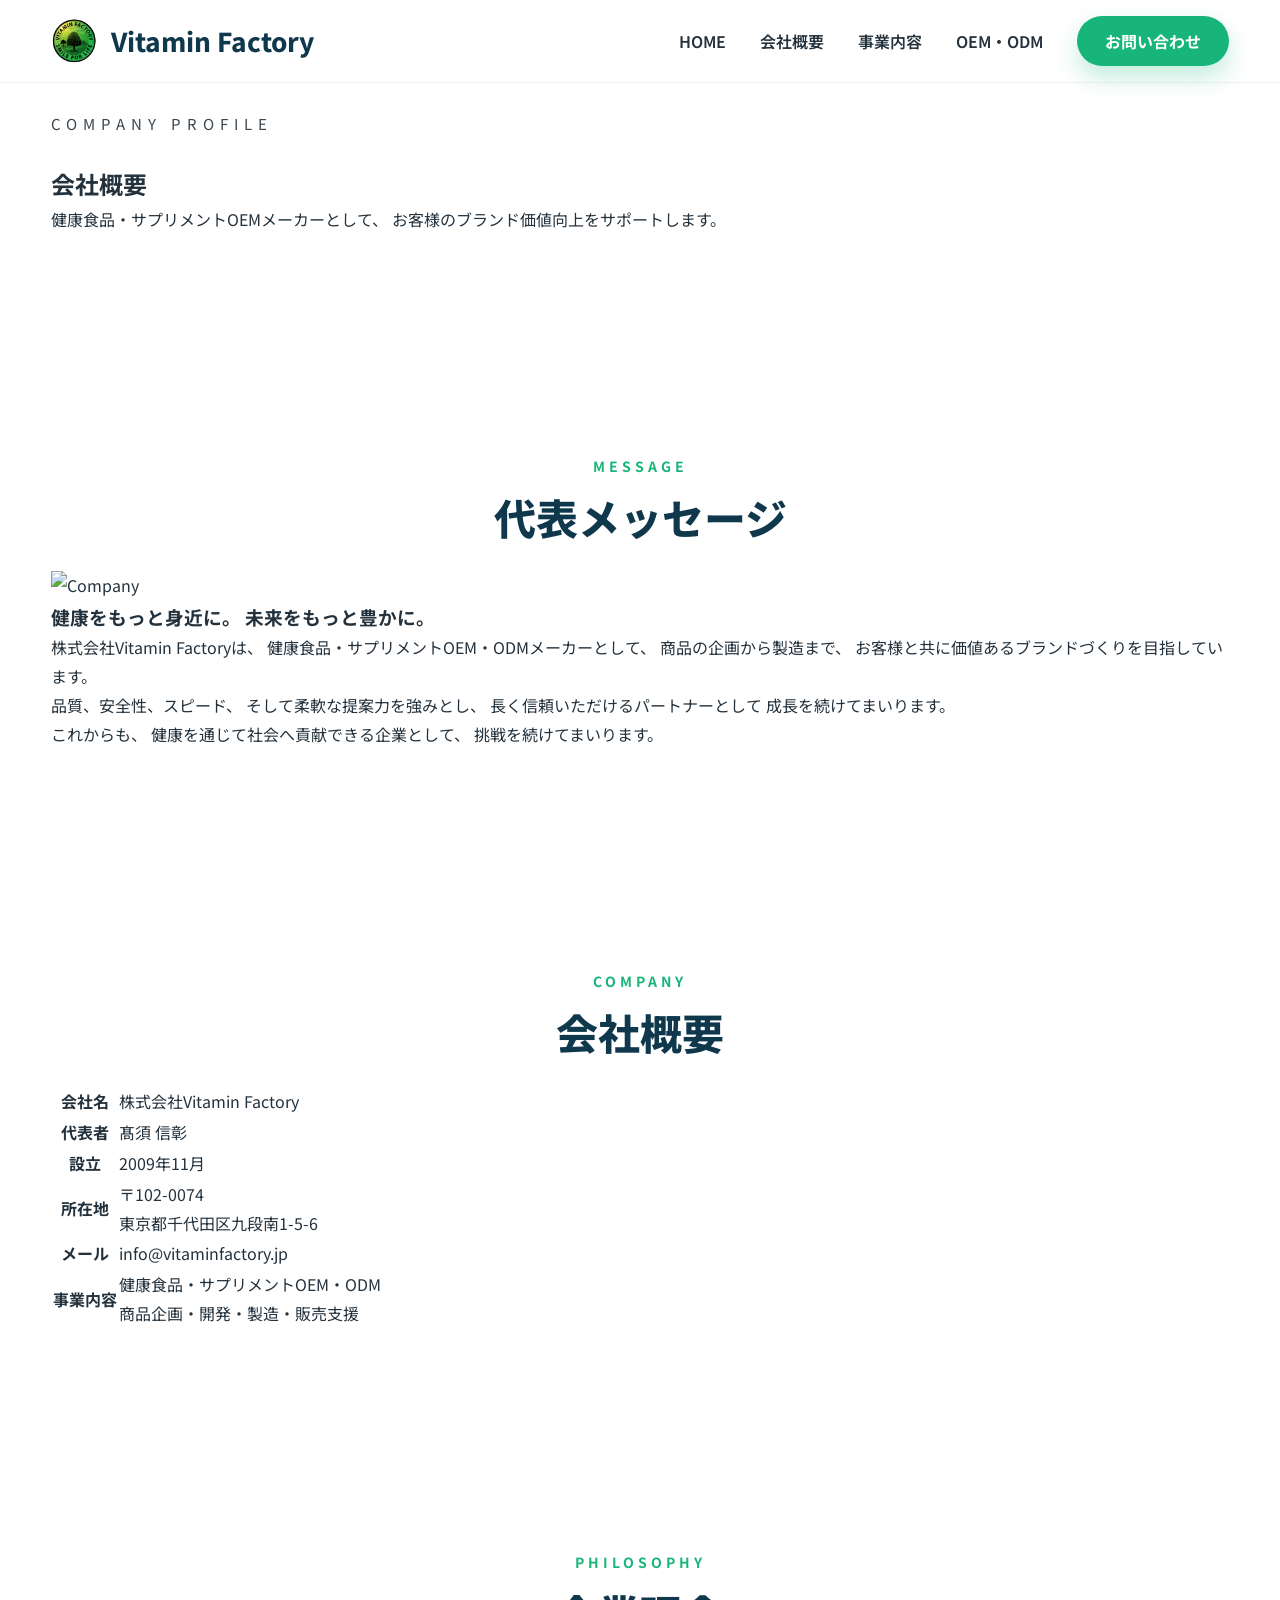
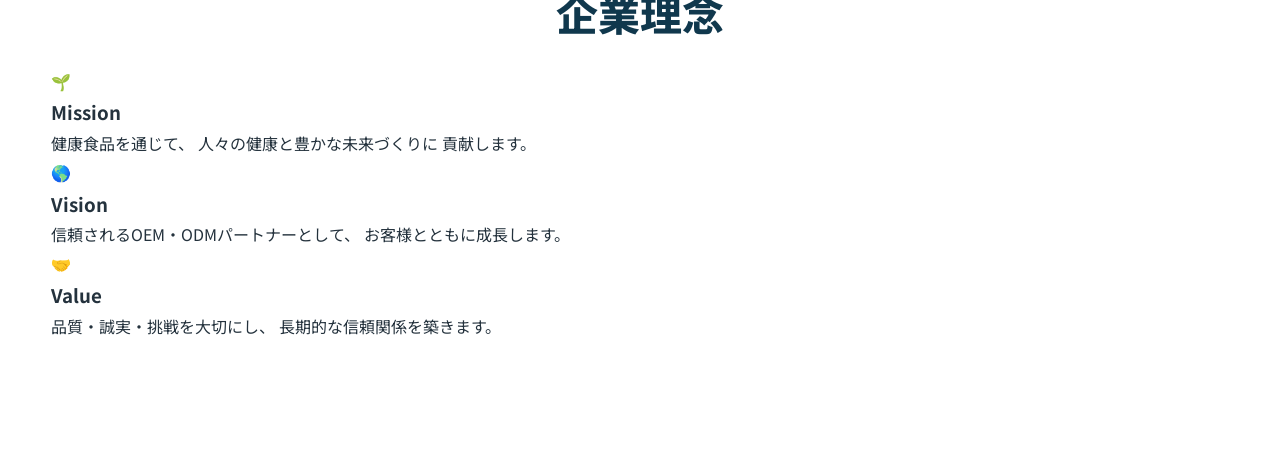
==== commit 77b91419: "Update company.html" ====
--- a/company.html
+++ b/company.html
@@ -205,3 +205,147 @@
 </div>
 
 </section>
+
+  <!-- ==========================
+COMPANY PROFILE
+========================== -->
+
+<section class="company-profile">
+
+    <div class="container">
+
+        <div class="section-title">
+
+            <p class="section-sub">
+                COMPANY
+            </p>
+
+            <h2>
+                会社概要
+            </h2>
+
+        </div>
+
+        <table class="company-table">
+
+            <tr>
+                <th>会社名</th>
+                <td>株式会社Vitamin Factory</td>
+            </tr>
+
+            <tr>
+                <th>代表者</th>
+                <td>髙須 信彰</td>
+            </tr>
+
+            <tr>
+                <th>設立</th>
+                <td>2009年11月</td>
+            </tr>
+
+            <tr>
+                <th>所在地</th>
+                <td>
+                    〒102-0074<br>
+                    東京都千代田区九段南1-5-6
+                </td>
+            </tr>
+
+            <tr>
+                <th>メール</th>
+                <td>info@vitaminfactory.jp</td>
+            </tr>
+
+            <tr>
+                <th>事業内容</th>
+                <td>
+                    健康食品・サプリメントOEM・ODM<br>
+                    商品企画・開発・製造・販売支援
+                </td>
+            </tr>
+
+        </table>
+
+    </div>
+
+</section>
+
+<!-- ==========================
+PHILOSOPHY
+========================== -->
+
+<section class="philosophy">
+
+    <div class="container">
+
+        <div class="section-title">
+
+            <p class="section-sub">
+                PHILOSOPHY
+            </p>
+
+            <h2>
+                企業理念
+            </h2>
+
+        </div>
+
+        <div class="philosophy-grid">
+
+            <div class="philosophy-card">
+
+                <div class="philosophy-icon">
+                    🌱
+                </div>
+
+                <h3>
+                    Mission
+                </h3>
+
+                <p>
+                    健康食品を通じて、
+                    人々の健康と豊かな未来づくりに
+                    貢献します。
+                </p>
+
+            </div>
+
+            <div class="philosophy-card">
+
+                <div class="philosophy-icon">
+                    🌎
+                </div>
+
+                <h3>
+                    Vision
+                </h3>
+
+                <p>
+                    信頼されるOEM・ODMパートナーとして、
+                    お客様とともに成長します。
+                </p>
+
+            </div>
+
+            <div class="philosophy-card">
+
+                <div class="philosophy-icon">
+                    🤝
+                </div>
+
+                <h3>
+                    Value
+                </h3>
+
+                <p>
+                    品質・誠実・挑戦を大切にし、
+                    長期的な信頼関係を築きます。
+                </p>
+
+            </div>
+
+        </div>
+
+    </div>
+
+</section>
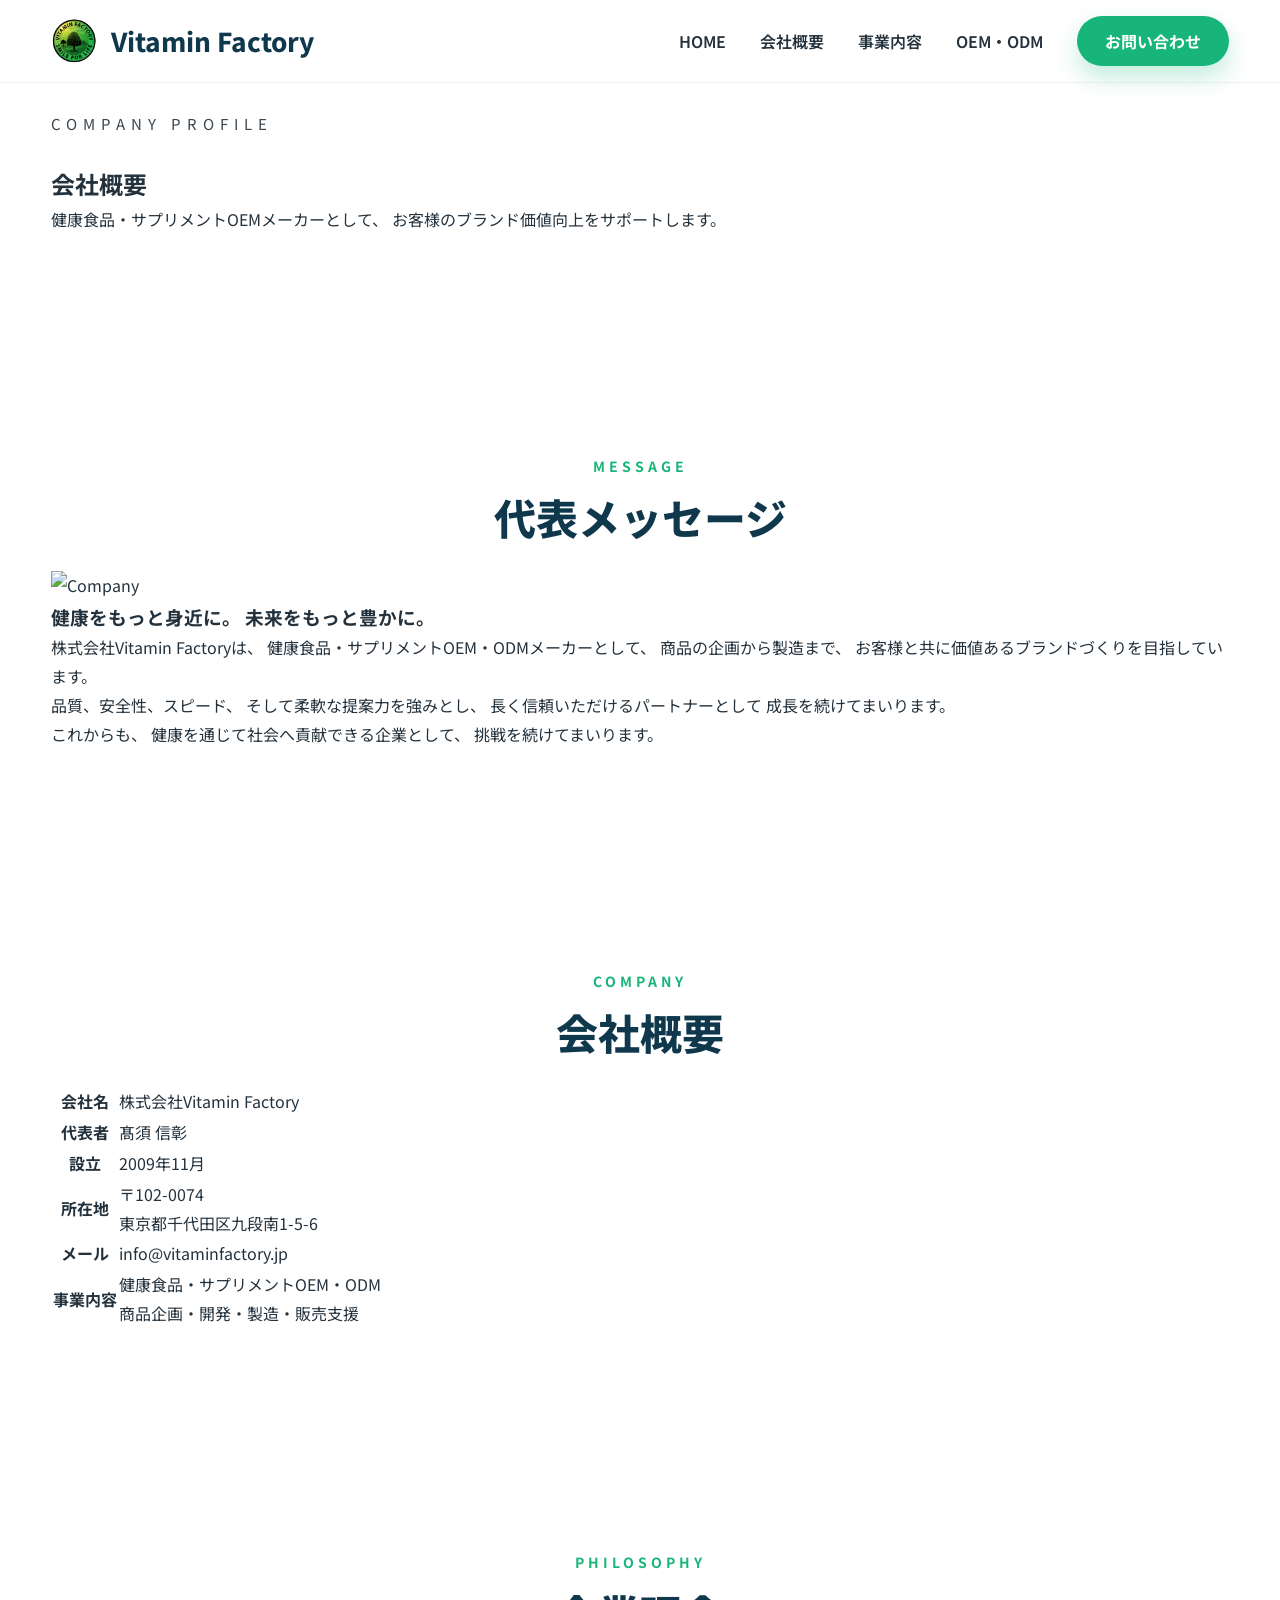
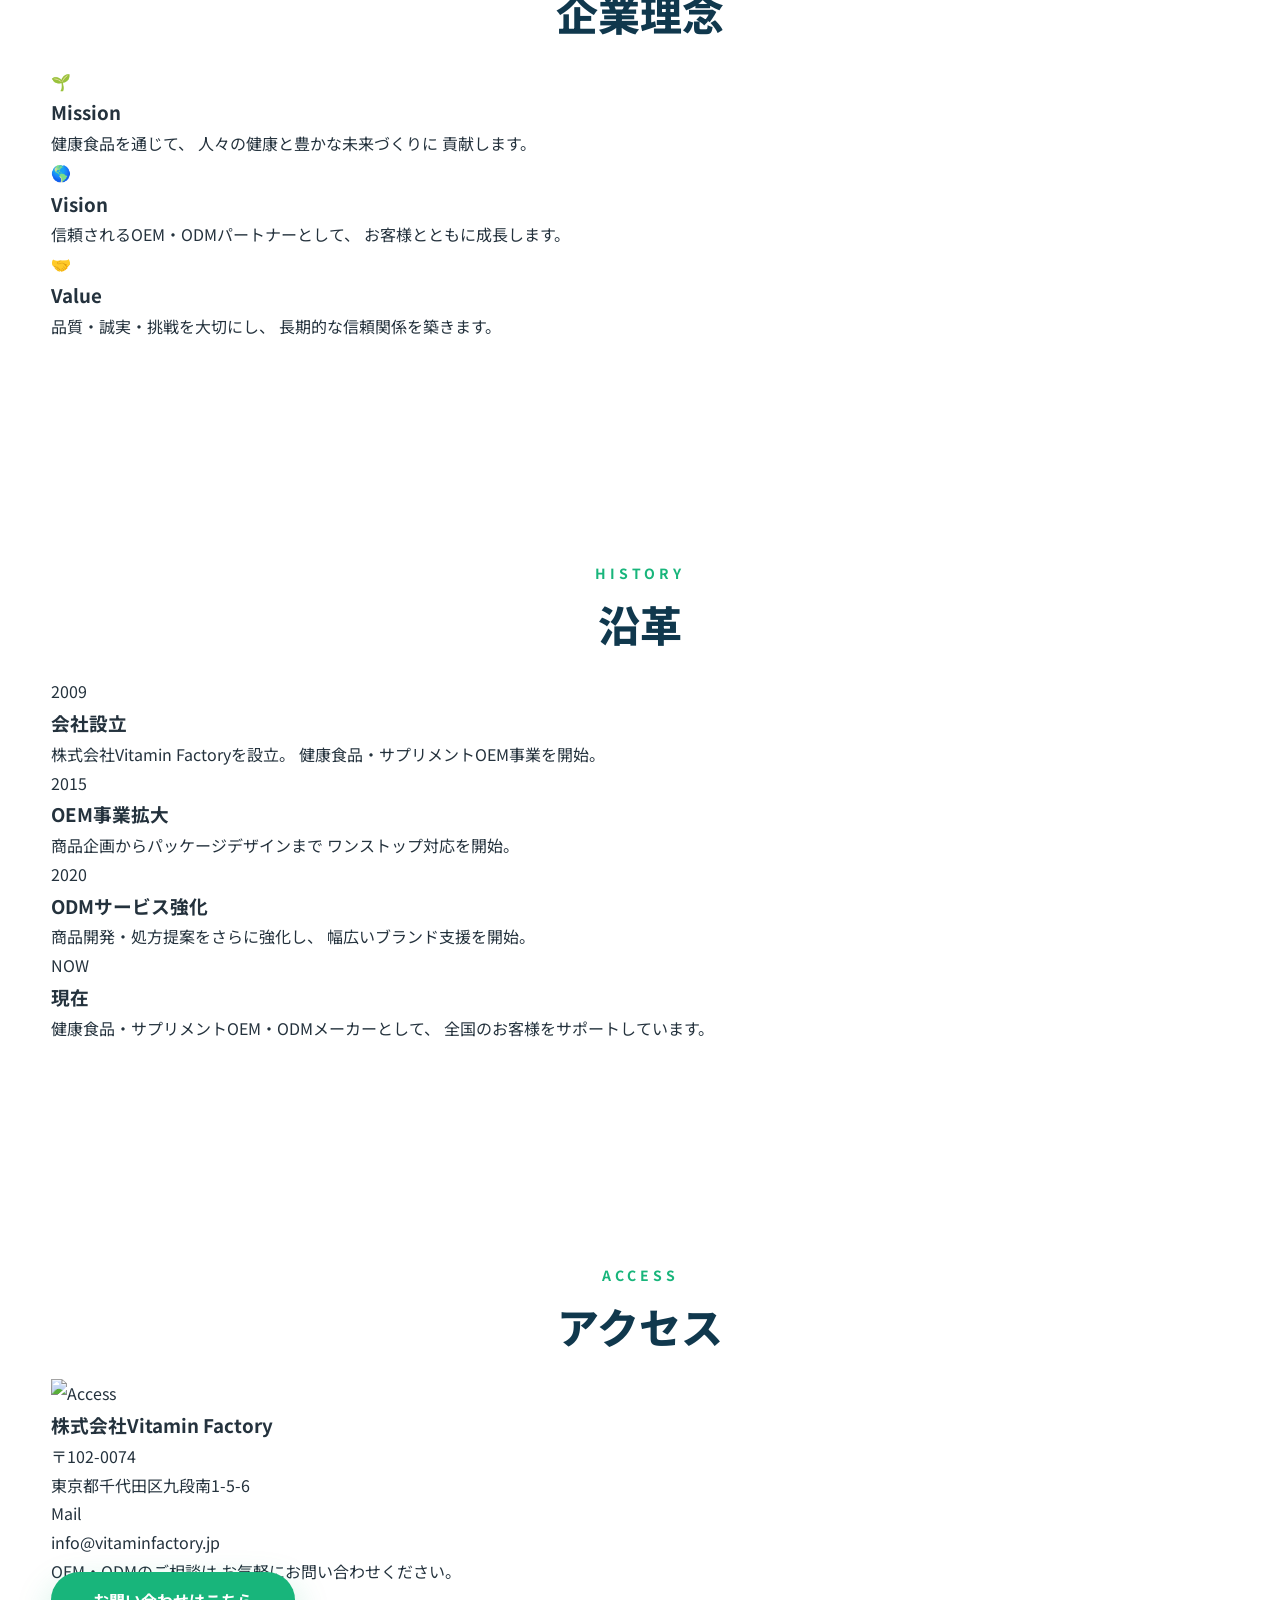
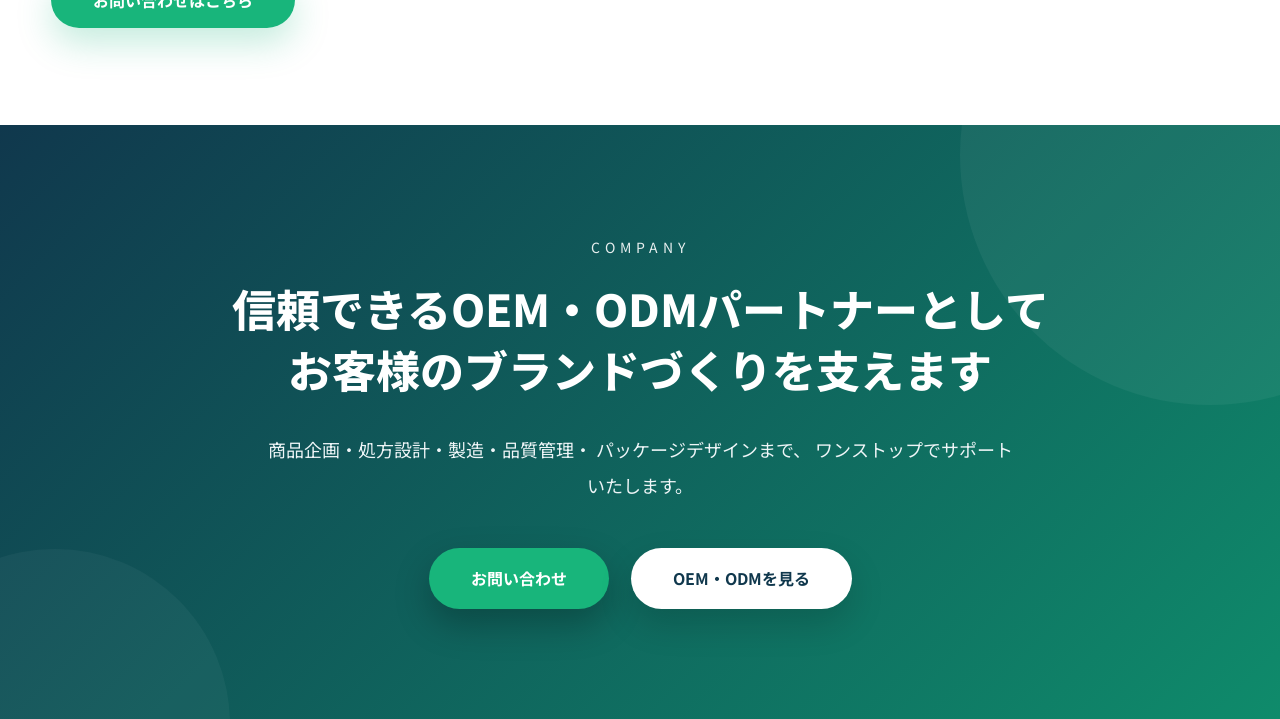
==== commit a26ef5d9: "Refactor company.html structure and content" ====
--- a/company.html
+++ b/company.html
@@ -349,3 +349,232 @@
     </div>
 
 </section>
+
+
+  <!-- ==========================
+HISTORY
+========================== -->
+
+<section class="history">
+
+    <div class="container">
+
+        <div class="section-title">
+
+            <p class="section-sub">
+                HISTORY
+            </p>
+
+            <h2>
+                沿革
+            </h2>
+
+        </div>
+
+        <div class="history-list">
+
+            <div class="history-item">
+
+                <div class="history-year">
+                    2009
+                </div>
+
+                <div class="history-text">
+
+                    <h3>会社設立</h3>
+
+                    <p>
+                        株式会社Vitamin Factoryを設立。
+                        健康食品・サプリメントOEM事業を開始。
+                    </p>
+
+                </div>
+
+            </div>
+
+            <div class="history-item">
+
+                <div class="history-year">
+                    2015
+                </div>
+
+                <div class="history-text">
+
+                    <h3>OEM事業拡大</h3>
+
+                    <p>
+                        商品企画からパッケージデザインまで
+                        ワンストップ対応を開始。
+                    </p>
+
+                </div>
+
+            </div>
+
+            <div class="history-item">
+
+                <div class="history-year">
+                    2020
+                </div>
+
+                <div class="history-text">
+
+                    <h3>ODMサービス強化</h3>
+
+                    <p>
+                        商品開発・処方提案をさらに強化し、
+                        幅広いブランド支援を開始。
+                    </p>
+
+                </div>
+
+            </div>
+
+            <div class="history-item">
+
+                <div class="history-year">
+                    NOW
+                </div>
+
+                <div class="history-text">
+
+                    <h3>現在</h3>
+
+                    <p>
+                        健康食品・サプリメントOEM・ODMメーカーとして、
+                        全国のお客様をサポートしています。
+                    </p>
+
+                </div>
+
+            </div>
+
+        </div>
+
+    </div>
+
+</section>
+
+<!-- ==========================
+ACCESS
+========================== -->
+
+<section class="access">
+
+    <div class="container">
+
+        <div class="section-title">
+
+            <p class="section-sub">
+                ACCESS
+            </p>
+
+            <h2>
+                アクセス
+            </h2>
+
+        </div>
+
+        <div class="access-grid">
+
+            <div class="access-map">
+
+                <img src="images/access.jpg"
+                     alt="Access">
+
+            </div>
+
+            <div class="access-info">
+
+                <h3>
+                    株式会社Vitamin Factory
+                </h3>
+
+                <p>
+
+                    〒102-0074<br>
+                    東京都千代田区九段南1-5-6
+
+                </p>
+
+                <p>
+
+                    Mail<br>
+
+                    info@vitaminfactory.jp
+
+                </p>
+
+                <p>
+
+                    OEM・ODMのご相談は
+                    お気軽にお問い合わせください。
+
+                </p>
+
+                <a href="contact.html"
+                   class="btn-green">
+
+                    お問い合わせはこちら
+
+                </a>
+
+            </div>
+
+        </div>
+
+    </div>
+
+</section>
+
+<!-- ==========================
+CTA
+========================== -->
+
+<section class="cta">
+
+    <div class="container">
+
+        <p class="cta-subtitle">
+
+            COMPANY
+
+        </p>
+
+        <h2>
+
+            信頼できるOEM・ODMパートナーとして<br>
+
+            お客様のブランドづくりを支えます
+
+        </h2>
+
+        <p class="cta-text">
+
+            商品企画・処方設計・製造・品質管理・
+            パッケージデザインまで、
+            ワンストップでサポートいたします。
+
+        </p>
+
+        <div class="cta-buttons">
+
+            <a href="contact.html"
+               class="btn-green">
+
+                お問い合わせ
+
+            </a>
+
+            <a href="oem.html"
+               class="btn-white">
+
+                OEM・ODMを見る
+
+            </a>
+
+        </div>
+
+    </div>
+
+</section>
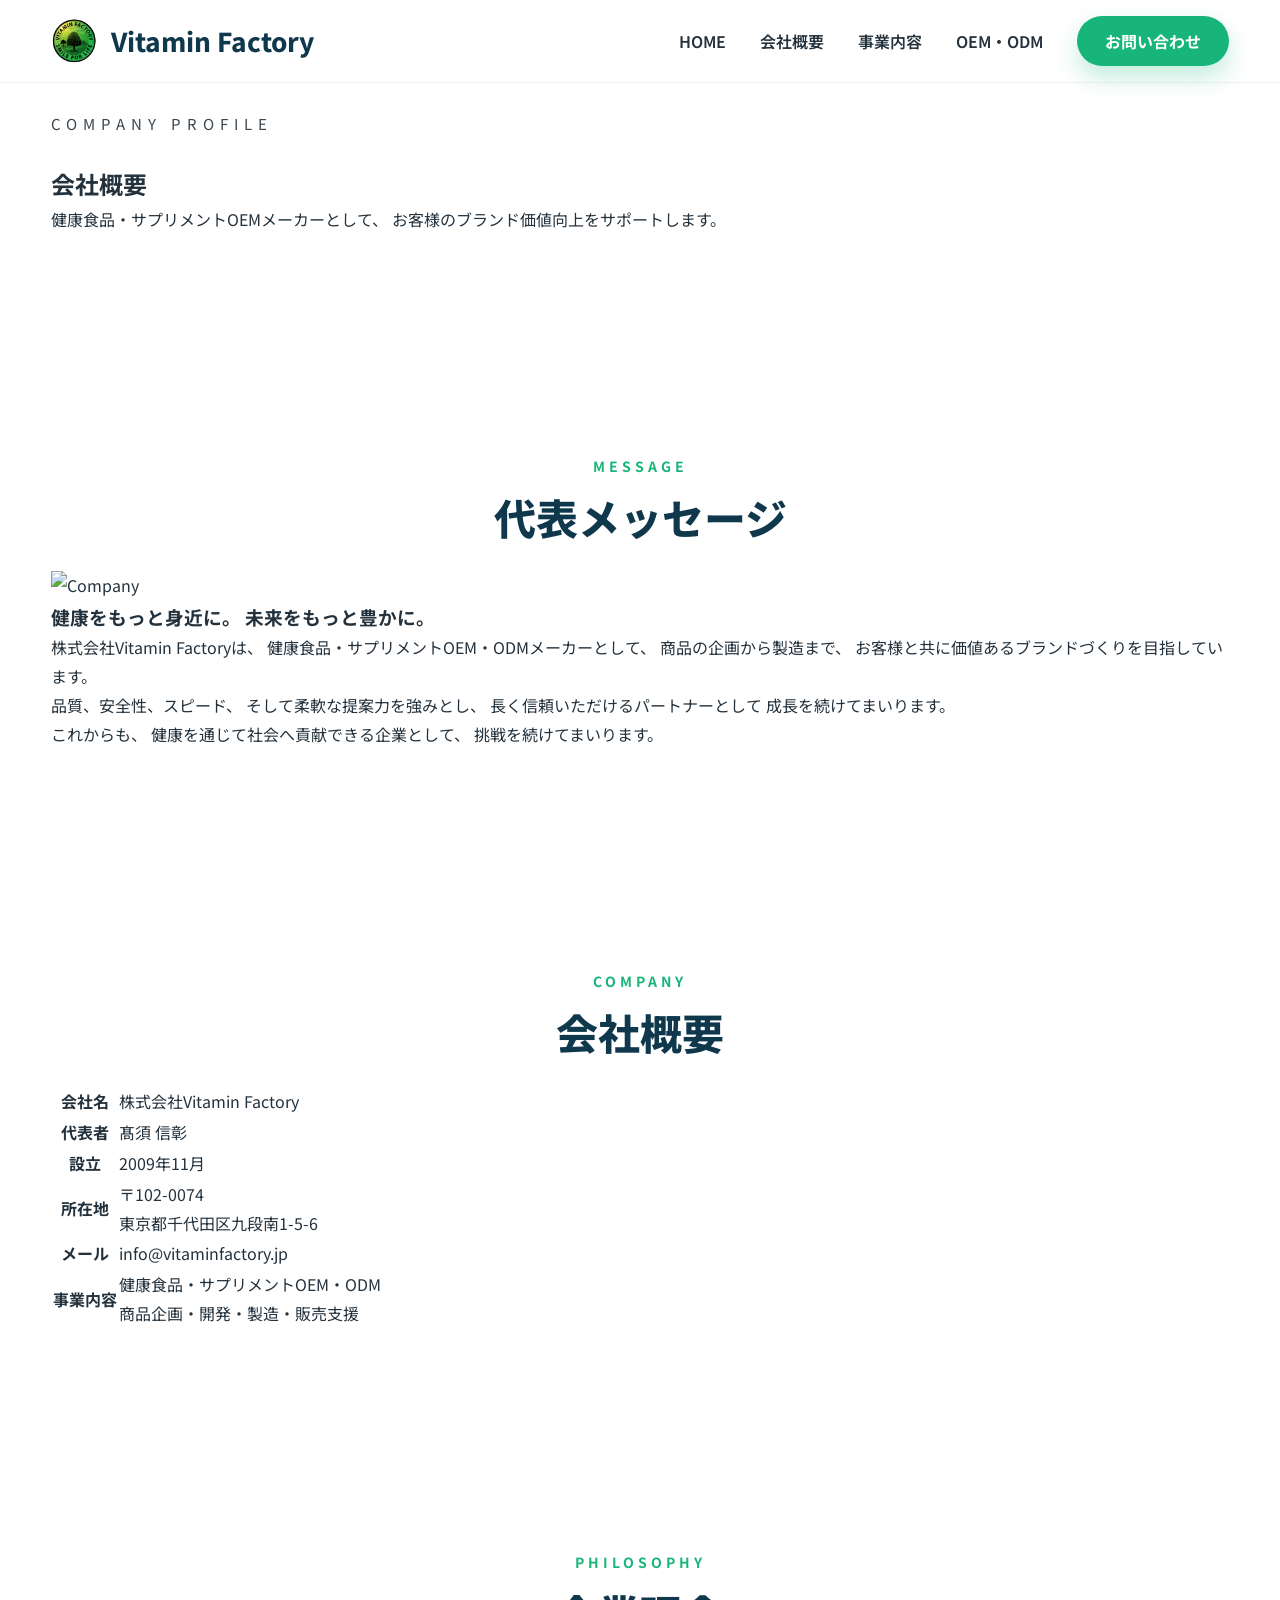
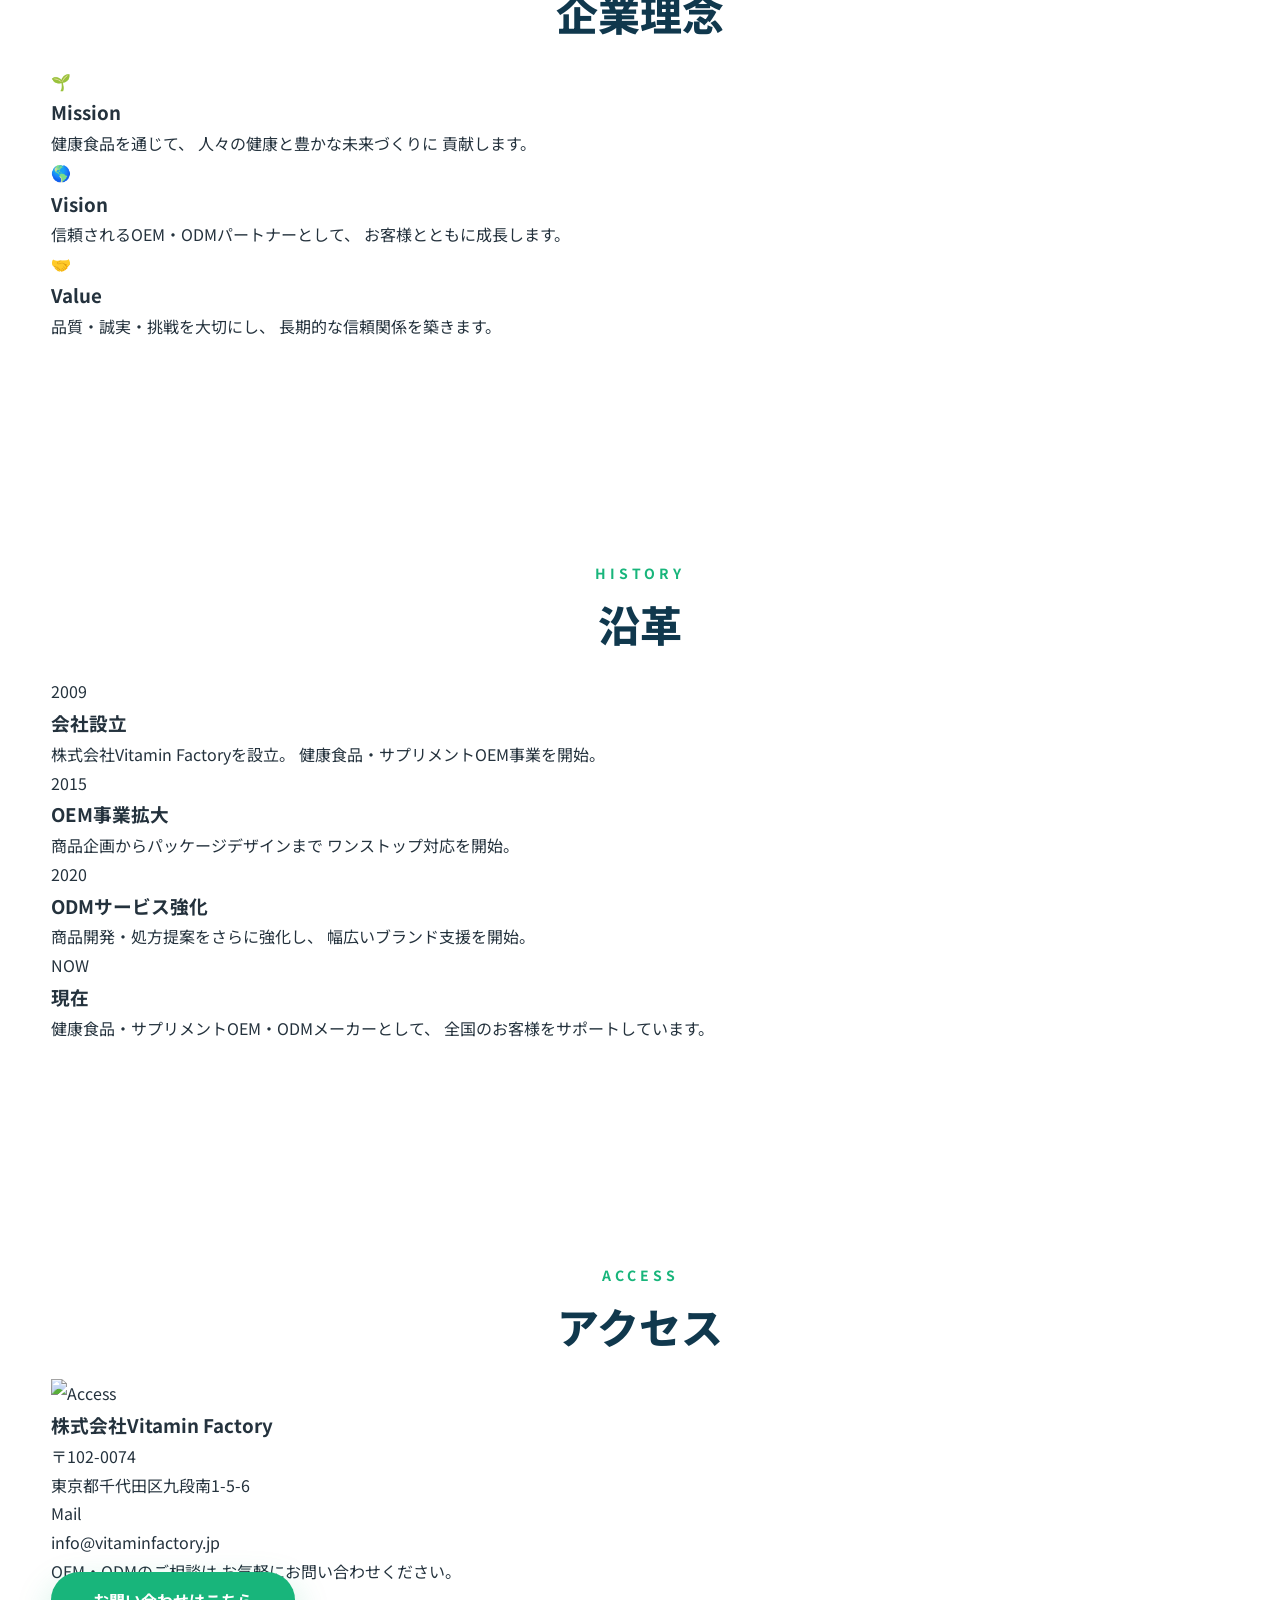
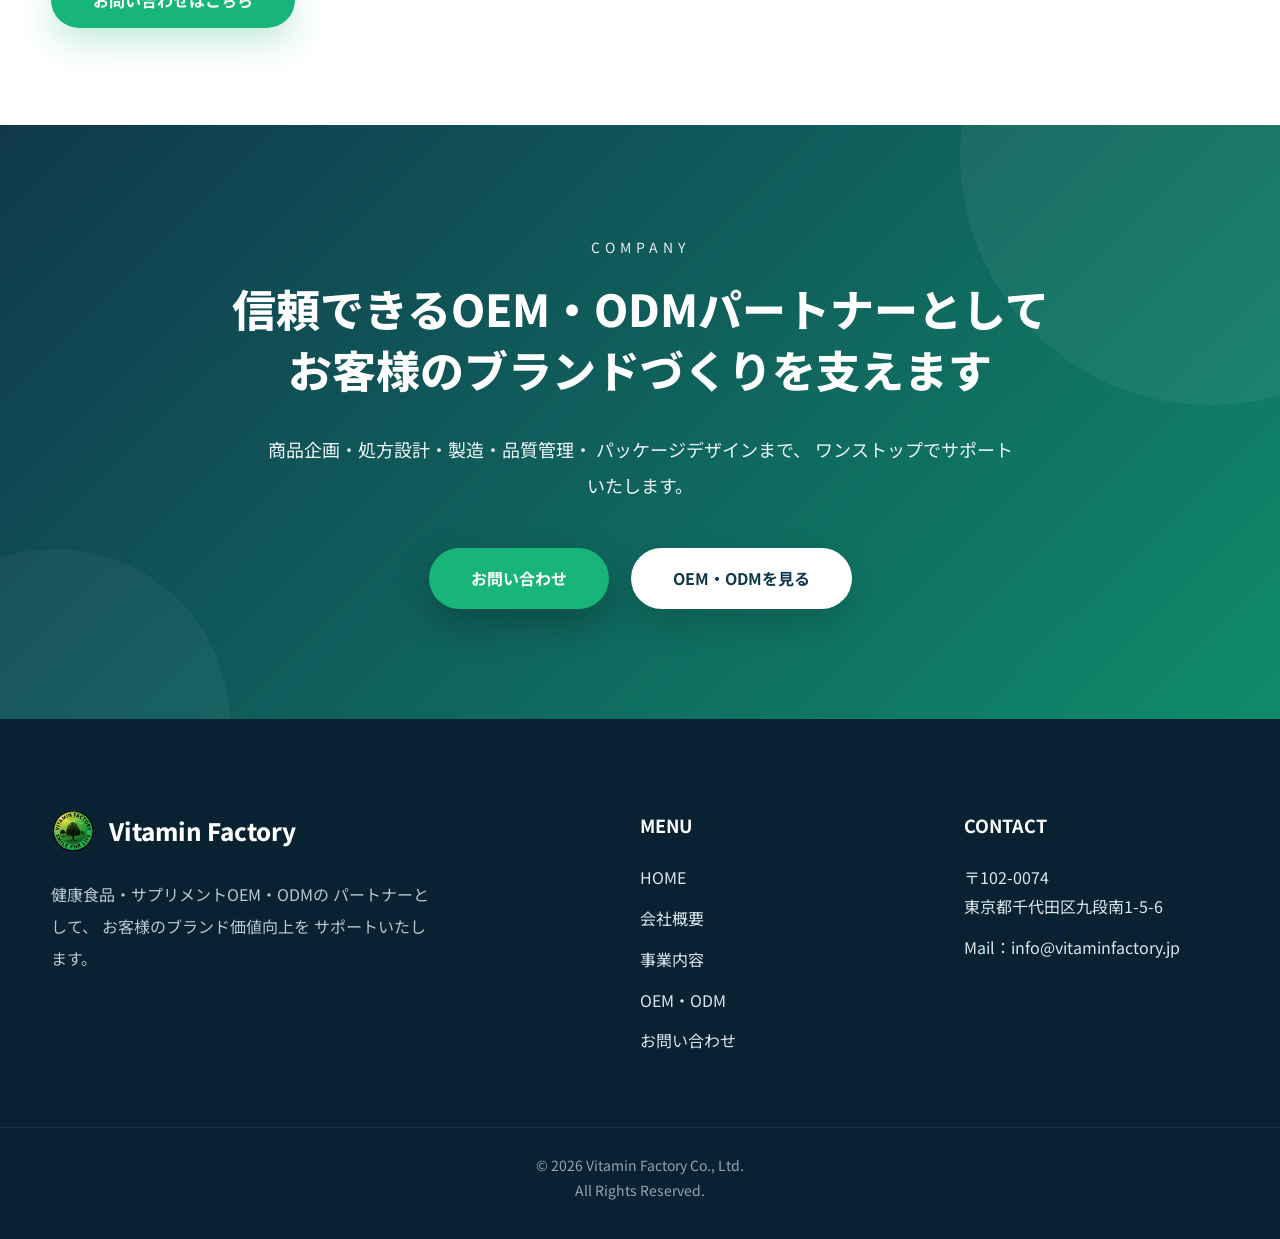
==== commit b1aa4c81: "Refactor company.html structure and content" ====
--- a/company.html
+++ b/company.html
@@ -578,3 +578,97 @@
     </div>
 
 </section>
+
+  <!-- ==========================
+FOOTER
+========================== -->
+
+<footer>
+
+    <div class="container footer-grid">
+
+        <div class="footer-company">
+
+            <a href="index.html" class="footer-logo">
+
+                <img src="images/VF_logo.png"
+                     alt="Vitamin Factory">
+
+                <span>Vitamin Factory</span>
+
+            </a>
+
+            <p class="footer-message">
+
+                健康食品・サプリメントOEM・ODMの
+                パートナーとして、
+                お客様のブランド価値向上を
+                サポートいたします。
+
+            </p>
+
+        </div>
+
+        <div>
+
+            <h4>MENU</h4>
+
+            <ul>
+
+                <li><a href="index.html">HOME</a></li>
+
+                <li><a href="company.html">会社概要</a></li>
+
+                <li><a href="service.html">事業内容</a></li>
+
+                <li><a href="oem.html">OEM・ODM</a></li>
+
+                <li><a href="contact.html">お問い合わせ</a></li>
+
+            </ul>
+
+        </div>
+
+        <div>
+
+            <h4>CONTACT</h4>
+
+            <p>
+
+                〒102-0074<br>
+                東京都千代田区九段南1-5-6
+
+            </p>
+
+            <p>
+
+                Mail：info@vitaminfactory.jp
+
+            </p>
+
+        </div>
+
+    </div>
+
+    <div class="copyright">
+
+        © 2026 Vitamin Factory Co., Ltd.<br>
+        All Rights Reserved.
+
+    </div>
+
+</footer>
+
+<!-- Back to Top -->
+
+<a href="#" id="page-top">
+
+↑
+
+</a>
+
+<script src="js/main.js"></script>
+
+</body>
+
+</html>
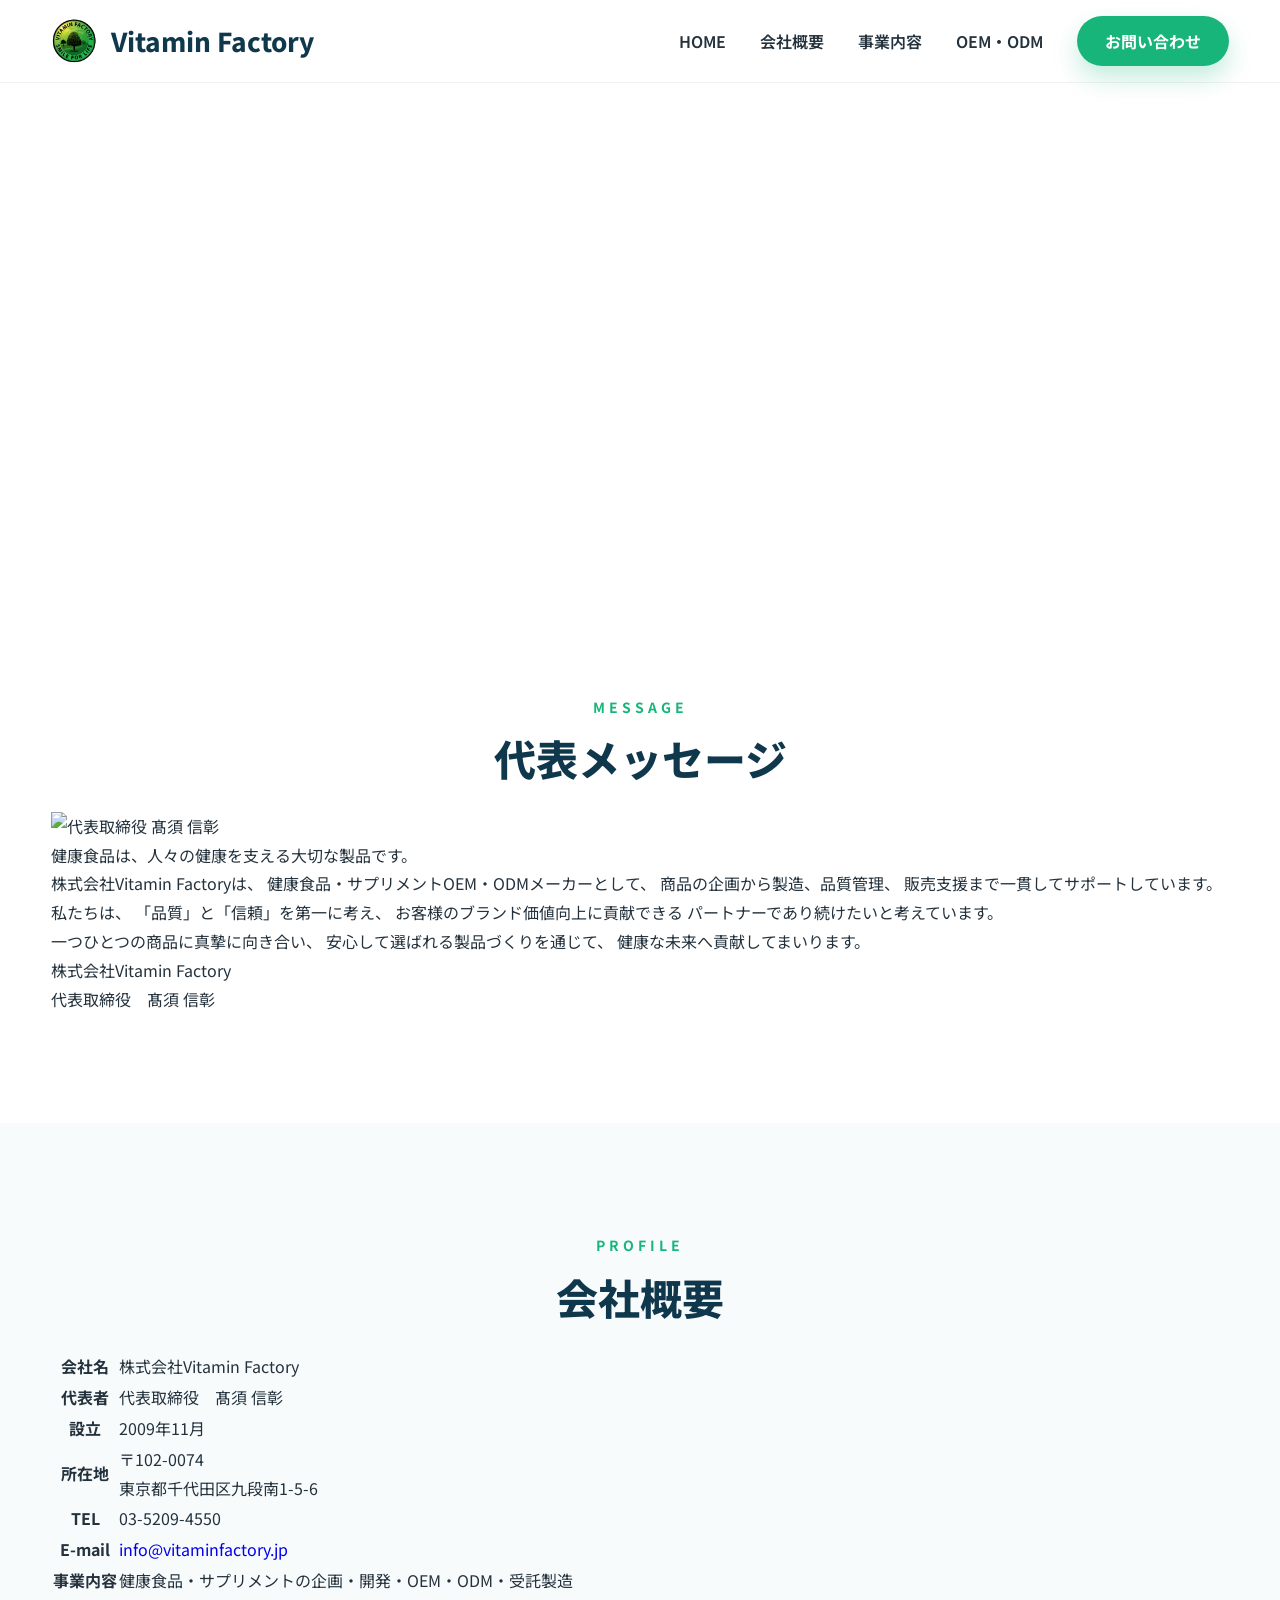
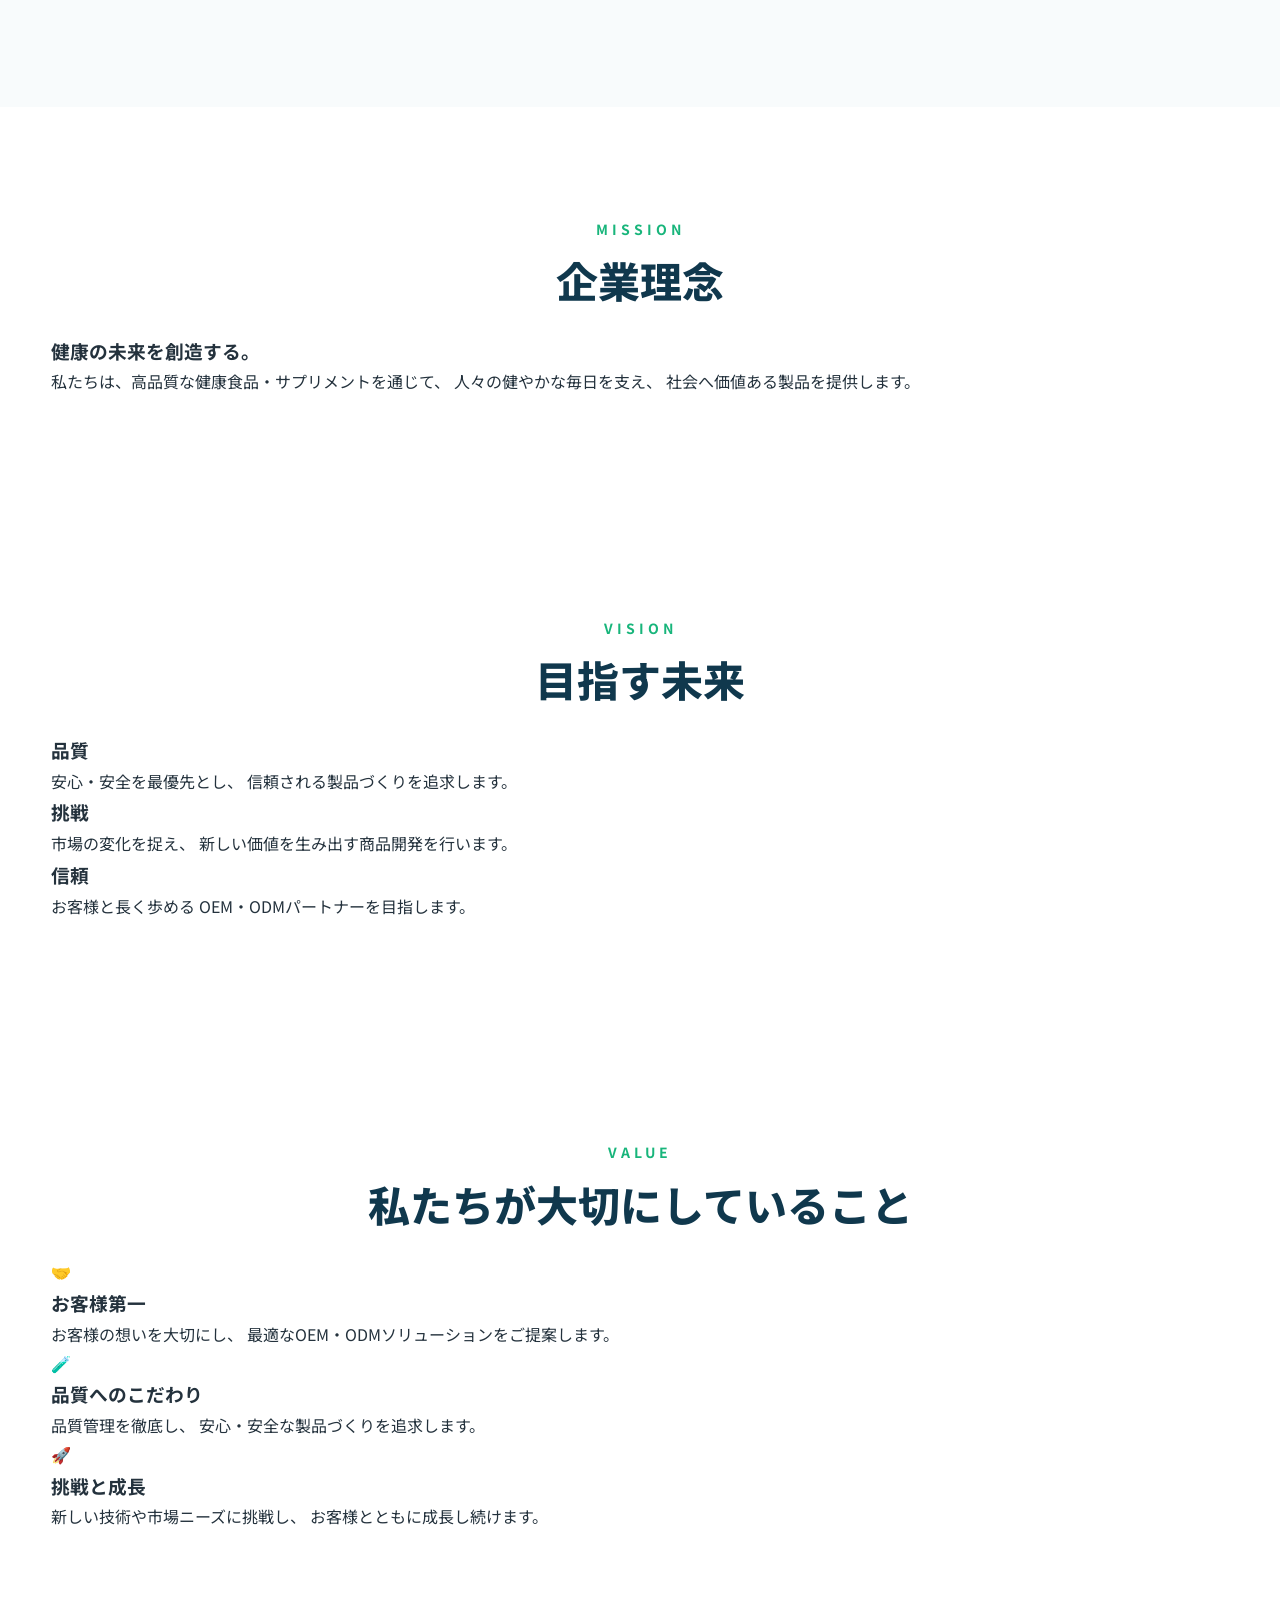
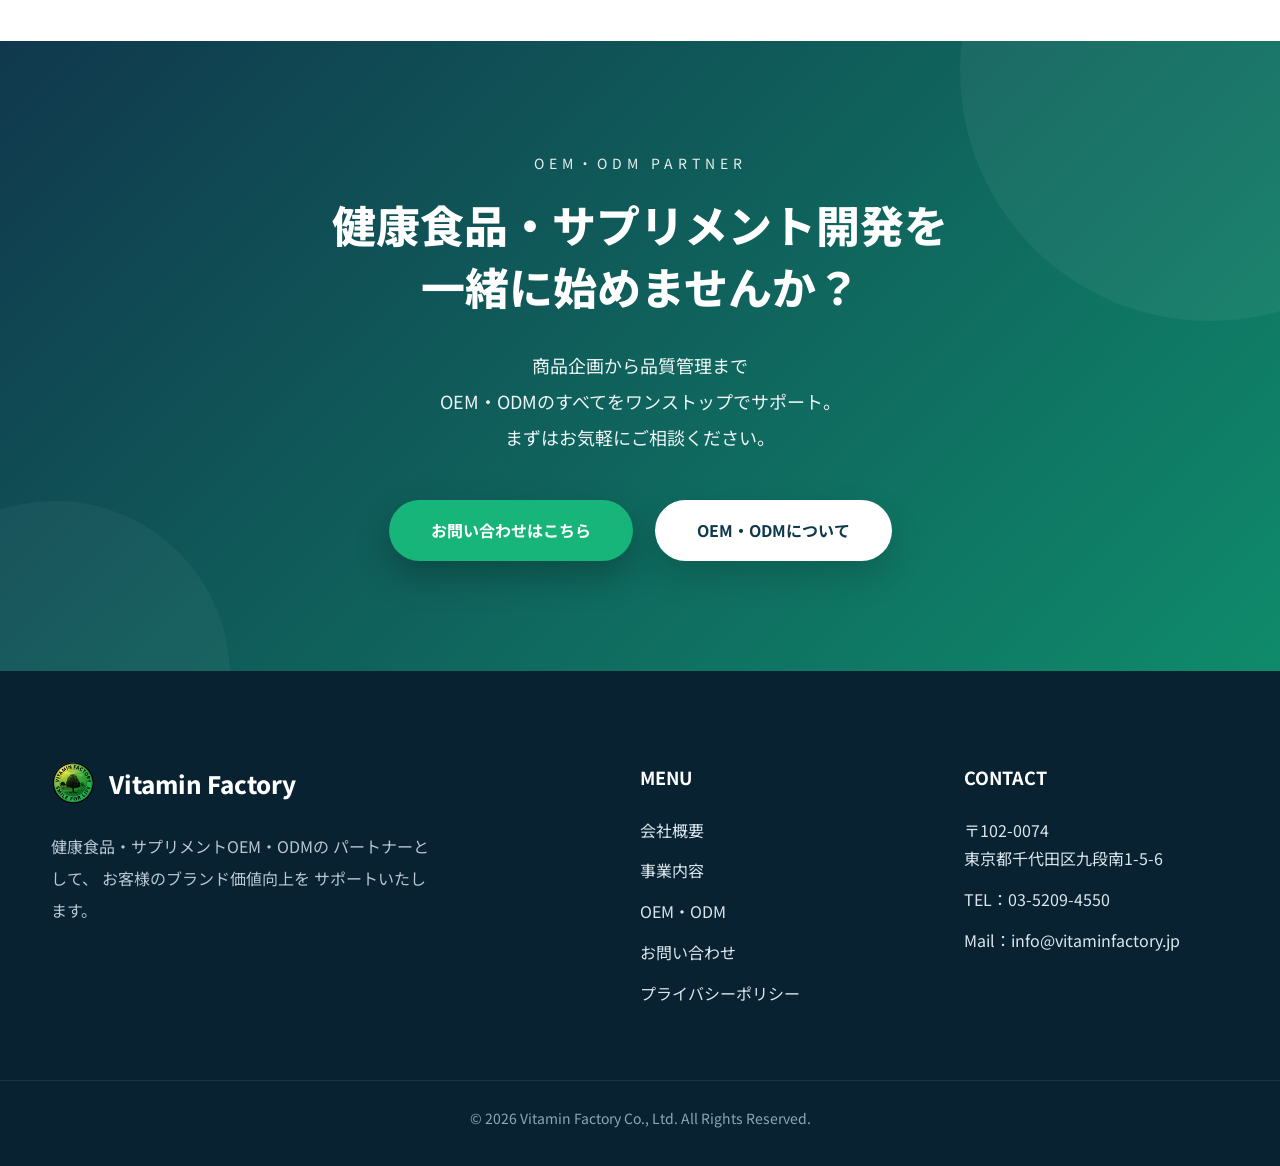
==== commit 51ced23e: "Update company.html" ====
--- a/company.html
+++ b/company.html
@@ -7,29 +7,13 @@
 <meta name="viewport" content="width=device-width, initial-scale=1.0">
 
 <title>
-会社概要 | 株式会社Vitamin Factory
+会社概要｜株式会社Vitamin Factory
 </title>
 
 <meta name="description"
-content="株式会社Vitamin Factoryの会社概要・企業理念・代表メッセージをご紹介します。">
-
-<meta name="keywords"
-content="Vitamin Factory,会社概要,健康食品,OEM,ODM">
-
-<meta property="og:title"
-content="会社概要 | 株式会社Vitamin Factory">
-
-<meta property="og:description"
-content="健康食品OEM・ODMメーカー Vitamin Factory">
-
-<meta property="og:type"
-content="website">
-
-<meta property="og:image"
-content="images/ogp.jpg">
-
-<link rel="icon"
-href="images/favicon.ico">
+content="株式会社Vitamin Factoryの会社概要です。健康食品・サプリメントOEM・ODMメーカーとして、お客様のブランドづくりをサポートしています。">
+
+<link rel="icon" href="images/favicon.ico">
 
 <link rel="preconnect"
 href="https://fonts.googleapis.com">
@@ -96,17 +80,13 @@
 PAGE HERO
 ========================== -->
 
-<section class="page-hero company-hero">
-
-<div class="page-overlay"></div>
-
-<div class="container">
-
-<div class="page-content">
-
-<p class="hero-sub">
-
-COMPANY PROFILE
+<section class="page-hero">
+
+<div class="container">
+
+<p class="page-sub">
+
+COMPANY
 
 </p>
 
@@ -118,12 +98,9 @@
 
 <p>
 
-健康食品・サプリメントOEMメーカーとして、
-お客様のブランド価値向上をサポートします。
-
-</p>
-
-</div>
+株式会社Vitamin Factoryについて
+
+</p>
 
 </div>
 
@@ -133,7 +110,7 @@
 MESSAGE
 ========================== -->
 
-<section class="message">
+<section class="company-message">
 
 <div class="container">
 
@@ -155,46 +132,52 @@
 
 <div class="message-grid">
 
-<div class="message-image">
+<div class="message-photo">
 
 <img src="images/company.jpg"
-alt="Company">
+alt="代表取締役 髙須 信彰">
 
 </div>
 
 <div class="message-text">
 
-<h3>
-
-健康をもっと身近に。
-
-未来をもっと豊かに。
-
-</h3>
+<p>
+
+健康食品は、人々の健康を支える大切な製品です。
+
+</p>
 
 <p>
 
 株式会社Vitamin Factoryは、
 健康食品・サプリメントOEM・ODMメーカーとして、
-商品の企画から製造まで、
-お客様と共に価値あるブランドづくりを目指しています。
-
-</p>
-
-<p>
-
-品質、安全性、スピード、
-そして柔軟な提案力を強みとし、
-長く信頼いただけるパートナーとして
-成長を続けてまいります。
-
-</p>
-
-<p>
-
-これからも、
-健康を通じて社会へ貢献できる企業として、
-挑戦を続けてまいります。
+商品の企画から製造、品質管理、
+販売支援まで一貫してサポートしています。
+
+</p>
+
+<p>
+
+私たちは、
+「品質」と「信頼」を第一に考え、
+お客様のブランド価値向上に貢献できる
+パートナーであり続けたいと考えています。
+
+</p>
+
+<p>
+
+一つひとつの商品に真摯に向き合い、
+安心して選ばれる製品づくりを通じて、
+健康な未来へ貢献してまいります。
+
+</p>
+
+<p class="signature">
+
+株式会社Vitamin Factory<br>
+
+代表取締役　髙須 信彰
 
 </p>
 
@@ -206,462 +189,496 @@
 
 </section>
 
-  <!-- ==========================
+<!-- ==========================
 COMPANY PROFILE
 ========================== -->
 
 <section class="company-profile">
 
-    <div class="container">
-
-        <div class="section-title">
-
-            <p class="section-sub">
-                COMPANY
-            </p>
-
-            <h2>
-                会社概要
-            </h2>
-
-        </div>
-
-        <table class="company-table">
-
-            <tr>
-                <th>会社名</th>
-                <td>株式会社Vitamin Factory</td>
-            </tr>
-
-            <tr>
-                <th>代表者</th>
-                <td>髙須 信彰</td>
-            </tr>
-
-            <tr>
-                <th>設立</th>
-                <td>2009年11月</td>
-            </tr>
-
-            <tr>
-                <th>所在地</th>
-                <td>
-                    〒102-0074<br>
-                    東京都千代田区九段南1-5-6
-                </td>
-            </tr>
-
-            <tr>
-                <th>メール</th>
-                <td>info@vitaminfactory.jp</td>
-            </tr>
-
-            <tr>
-                <th>事業内容</th>
-                <td>
-                    健康食品・サプリメントOEM・ODM<br>
-                    商品企画・開発・製造・販売支援
-                </td>
-            </tr>
-
-        </table>
-
-    </div>
+<div class="container">
+
+<div class="section-title">
+
+<p class="section-sub">
+
+PROFILE
+
+</p>
+
+<h2>
+
+会社概要
+
+</h2>
+
+</div>
+
+<table class="profile-table">
+  <tr>
+
+<th>会社名</th>
+
+<td>株式会社Vitamin Factory</td>
+
+</tr>
+
+<tr>
+
+<th>代表者</th>
+
+<td>代表取締役　髙須 信彰</td>
+
+</tr>
+
+<tr>
+
+<th>設立</th>
+
+<td>2009年11月</td>
+
+</tr>
+
+<tr>
+
+<th>所在地</th>
+
+<td>
+
+〒102-0074<br>
+
+東京都千代田区九段南1-5-6
+
+</td>
+
+</tr>
+
+<tr>
+
+<th>TEL</th>
+
+<td>03-5209-4550</td>
+
+</tr>
+
+<tr>
+
+<th>E-mail</th>
+
+<td>
+
+<a href="mailto:info@vitaminfactory.jp">
+
+info@vitaminfactory.jp
+
+</a>
+
+</td>
+
+</tr>
+
+<tr>
+
+<th>事業内容</th>
+
+<td>
+
+健康食品・サプリメントの企画・開発・OEM・ODM・受託製造
+
+</td>
+
+</tr>
+
+</table>
+
+</div>
 
 </section>
 
 <!-- ==========================
-PHILOSOPHY
-========================== -->
-
-<section class="philosophy">
-
-    <div class="container">
-
-        <div class="section-title">
-
-            <p class="section-sub">
-                PHILOSOPHY
-            </p>
-
-            <h2>
-                企業理念
-            </h2>
-
-        </div>
-
-        <div class="philosophy-grid">
-
-            <div class="philosophy-card">
-
-                <div class="philosophy-icon">
-                    🌱
-                </div>
-
-                <h3>
-                    Mission
-                </h3>
-
-                <p>
-                    健康食品を通じて、
-                    人々の健康と豊かな未来づくりに
-                    貢献します。
-                </p>
-
-            </div>
-
-            <div class="philosophy-card">
-
-                <div class="philosophy-icon">
-                    🌎
-                </div>
-
-                <h3>
-                    Vision
-                </h3>
-
-                <p>
-                    信頼されるOEM・ODMパートナーとして、
-                    お客様とともに成長します。
-                </p>
-
-            </div>
-
-            <div class="philosophy-card">
-
-                <div class="philosophy-icon">
-                    🤝
-                </div>
-
-                <h3>
-                    Value
-                </h3>
-
-                <p>
-                    品質・誠実・挑戦を大切にし、
-                    長期的な信頼関係を築きます。
-                </p>
-
-            </div>
-
-        </div>
-
-    </div>
+MISSION
+========================== -->
+
+<section class="mission">
+
+<div class="container">
+
+<div class="section-title">
+
+<p class="section-sub">
+
+MISSION
+
+</p>
+
+<h2>
+
+企業理念
+
+</h2>
+
+</div>
+
+<div class="mission-box">
+
+<h3>
+
+健康の未来を創造する。
+
+</h3>
+
+<p>
+
+私たちは、高品質な健康食品・サプリメントを通じて、
+人々の健やかな毎日を支え、
+社会へ価値ある製品を提供します。
+
+</p>
+
+</div>
+
+</div>
 
 </section>
 
-
-  <!-- ==========================
-HISTORY
-========================== -->
-
-<section class="history">
-
-    <div class="container">
-
-        <div class="section-title">
-
-            <p class="section-sub">
-                HISTORY
-            </p>
-
-            <h2>
-                沿革
-            </h2>
-
-        </div>
-
-        <div class="history-list">
-
-            <div class="history-item">
-
-                <div class="history-year">
-                    2009
-                </div>
-
-                <div class="history-text">
-
-                    <h3>会社設立</h3>
-
-                    <p>
-                        株式会社Vitamin Factoryを設立。
-                        健康食品・サプリメントOEM事業を開始。
-                    </p>
-
-                </div>
-
-            </div>
-
-            <div class="history-item">
-
-                <div class="history-year">
-                    2015
-                </div>
-
-                <div class="history-text">
-
-                    <h3>OEM事業拡大</h3>
-
-                    <p>
-                        商品企画からパッケージデザインまで
-                        ワンストップ対応を開始。
-                    </p>
-
-                </div>
-
-            </div>
-
-            <div class="history-item">
-
-                <div class="history-year">
-                    2020
-                </div>
-
-                <div class="history-text">
-
-                    <h3>ODMサービス強化</h3>
-
-                    <p>
-                        商品開発・処方提案をさらに強化し、
-                        幅広いブランド支援を開始。
-                    </p>
-
-                </div>
-
-            </div>
-
-            <div class="history-item">
-
-                <div class="history-year">
-                    NOW
-                </div>
-
-                <div class="history-text">
-
-                    <h3>現在</h3>
-
-                    <p>
-                        健康食品・サプリメントOEM・ODMメーカーとして、
-                        全国のお客様をサポートしています。
-                    </p>
-
-                </div>
-
-            </div>
-
-        </div>
-
-    </div>
+<!-- ==========================
+VISION
+========================== -->
+
+<section class="vision">
+
+<div class="container">
+
+<div class="section-title">
+
+<p class="section-sub">
+
+VISION
+
+</p>
+
+<h2>
+
+目指す未来
+
+</h2>
+
+</div>
+
+<div class="vision-grid">
+
+<div class="vision-card">
+
+<h3>
+
+品質
+
+</h3>
+
+<p>
+
+安心・安全を最優先とし、
+信頼される製品づくりを追求します。
+
+</p>
+
+</div>
+
+<div class="vision-card">
+
+<h3>
+
+挑戦
+
+</h3>
+
+<p>
+
+市場の変化を捉え、
+新しい価値を生み出す商品開発を行います。
+
+</p>
+
+</div>
+
+<div class="vision-card">
+
+<h3>
+
+信頼
+
+</h3>
+
+<p>
+
+お客様と長く歩める
+OEM・ODMパートナーを目指します。
+
+</p>
+
+</div>
+
+</div>
+
+</div>
 
 </section>
 
 <!-- ==========================
-ACCESS
-========================== -->
-
-<section class="access">
-
-    <div class="container">
-
-        <div class="section-title">
-
-            <p class="section-sub">
-                ACCESS
-            </p>
-
-            <h2>
-                アクセス
-            </h2>
-
-        </div>
-
-        <div class="access-grid">
-
-            <div class="access-map">
-
-                <img src="images/access.jpg"
-                     alt="Access">
-
-            </div>
-
-            <div class="access-info">
-
-                <h3>
-                    株式会社Vitamin Factory
-                </h3>
-
-                <p>
-
-                    〒102-0074<br>
-                    東京都千代田区九段南1-5-6
-
-                </p>
-
-                <p>
-
-                    Mail<br>
-
-                    info@vitaminfactory.jp
-
-                </p>
-
-                <p>
-
-                    OEM・ODMのご相談は
-                    お気軽にお問い合わせください。
-
-                </p>
-
-                <a href="contact.html"
-                   class="btn-green">
-
-                    お問い合わせはこちら
-
-                </a>
-
-            </div>
-
-        </div>
-
-    </div>
+VALUE
+========================== -->
+
+<section class="value">
+
+<div class="container">
+
+<div class="section-title">
+
+<p class="section-sub">
+
+VALUE
+
+</p>
+
+<h2>
+
+私たちが大切にしていること
+
+</h2>
+
+</div>
+
+<div class="value-grid">
+  <div class="value-card">
+
+<div class="value-icon">
+
+🤝
+
+</div>
+
+<h3>
+
+お客様第一
+
+</h3>
+
+<p>
+
+お客様の想いを大切にし、
+最適なOEM・ODMソリューションをご提案します。
+
+</p>
+
+</div>
+
+<div class="value-card">
+
+<div class="value-icon">
+
+🧪
+
+</div>
+
+<h3>
+
+品質へのこだわり
+
+</h3>
+
+<p>
+
+品質管理を徹底し、
+安心・安全な製品づくりを追求します。
+
+</p>
+
+</div>
+
+<div class="value-card">
+
+<div class="value-icon">
+
+🚀
+
+</div>
+
+<h3>
+
+挑戦と成長
+
+</h3>
+
+<p>
+
+新しい技術や市場ニーズに挑戦し、
+お客様とともに成長し続けます。
+
+</p>
+
+</div>
+
+</div>
+
+</div>
 
 </section>
 
 <!-- ==========================
-CTA
+CALL TO ACTION
 ========================== -->
 
 <section class="cta">
 
-    <div class="container">
-
-        <p class="cta-subtitle">
-
-            COMPANY
-
-        </p>
-
-        <h2>
-
-            信頼できるOEM・ODMパートナーとして<br>
-
-            お客様のブランドづくりを支えます
-
-        </h2>
-
-        <p class="cta-text">
-
-            商品企画・処方設計・製造・品質管理・
-            パッケージデザインまで、
-            ワンストップでサポートいたします。
-
-        </p>
-
-        <div class="cta-buttons">
-
-            <a href="contact.html"
-               class="btn-green">
-
-                お問い合わせ
-
-            </a>
-
-            <a href="oem.html"
-               class="btn-white">
-
-                OEM・ODMを見る
-
-            </a>
-
-        </div>
-
-    </div>
+<div class="container">
+
+<p class="cta-subtitle">
+
+OEM・ODM PARTNER
+
+</p>
+
+<h2>
+
+健康食品・サプリメント開発を<br>
+
+一緒に始めませんか？
+
+</h2>
+
+<p class="cta-text">
+
+商品企画から品質管理まで<br>
+
+OEM・ODMのすべてをワンストップでサポート。<br>
+
+まずはお気軽にご相談ください。
+
+</p>
+
+<div class="cta-buttons">
+
+<a href="contact.html"
+class="btn-green">
+
+お問い合わせはこちら
+
+</a>
+
+<a href="oem.html"
+class="btn-white">
+
+OEM・ODMについて
+
+</a>
+
+</div>
+
+</div>
 
 </section>
 
-  <!-- ==========================
+<!-- ==========================
 FOOTER
 ========================== -->
 
 <footer>
 
-    <div class="container footer-grid">
-
-        <div class="footer-company">
-
-            <a href="index.html" class="footer-logo">
-
-                <img src="images/VF_logo.png"
-                     alt="Vitamin Factory">
-
-                <span>Vitamin Factory</span>
-
-            </a>
-
-            <p class="footer-message">
-
-                健康食品・サプリメントOEM・ODMの
-                パートナーとして、
-                お客様のブランド価値向上を
-                サポートいたします。
-
-            </p>
-
-        </div>
-
-        <div>
-
-            <h4>MENU</h4>
-
-            <ul>
-
-                <li><a href="index.html">HOME</a></li>
-
-                <li><a href="company.html">会社概要</a></li>
-
-                <li><a href="service.html">事業内容</a></li>
-
-                <li><a href="oem.html">OEM・ODM</a></li>
-
-                <li><a href="contact.html">お問い合わせ</a></li>
-
-            </ul>
-
-        </div>
-
-        <div>
-
-            <h4>CONTACT</h4>
-
-            <p>
-
-                〒102-0074<br>
-                東京都千代田区九段南1-5-6
-
-            </p>
-
-            <p>
-
-                Mail：info@vitaminfactory.jp
-
-            </p>
-
-        </div>
-
-    </div>
-
-    <div class="copyright">
-
-        © 2026 Vitamin Factory Co., Ltd.<br>
-        All Rights Reserved.
-
-    </div>
+<div class="container footer-grid">
+
+<div class="footer-company">
+
+<a href="index.html"
+class="footer-logo">
+
+<img src="images/VF_logo.png"
+alt="Vitamin Factory">
+
+<span>
+
+Vitamin Factory
+
+</span>
+
+</a>
+
+<p class="footer-message">
+
+健康食品・サプリメントOEM・ODMの
+パートナーとして、
+お客様のブランド価値向上を
+サポートいたします。
+
+</p>
+
+</div>
+
+<div>
+
+<h4>
+
+MENU
+
+</h4>
+
+<ul>
+
+<li><a href="company.html">会社概要</a></li>
+
+<li><a href="service.html">事業内容</a></li>
+
+<li><a href="oem.html">OEM・ODM</a></li>
+
+<li><a href="contact.html">お問い合わせ</a></li>
+
+<li><a href="privacy.html">プライバシーポリシー</a></li>
+
+</ul>
+
+</div>
+
+<div>
+
+<h4>
+
+CONTACT
+
+</h4>
+
+<p>
+
+〒102-0074<br>
+
+東京都千代田区九段南1-5-6
+
+</p>
+
+<p>
+
+TEL：03-5209-4550
+
+</p>
+
+<p>
+
+Mail：info@vitaminfactory.jp
+
+</p>
+
+</div>
+
+</div>
+
+<div class="copyright">
+
+© 2026 Vitamin Factory Co., Ltd.
+All Rights Reserved.
+
+</div>
 
 </footer>
 
-<!-- Back to Top -->
-
-<a href="#" id="page-top">
+<a href="#"
+id="page-top">
 
 ↑
 
--- a/css/style.css
+++ b/css/style.css
@@ -1464,3 +1464,1844 @@
 }
 
 }
+
+/* =====================================
+   Company Profile
+===================================== */
+
+.company-profile{
+
+    background:#f8fbfc;
+
+}
+
+.company-table{
+
+    width:100%;
+
+    max-width:900px;
+
+    margin:0 auto;
+
+    border-collapse:collapse;
+
+    background:#fff;
+
+    border-radius:20px;
+
+    overflow:hidden;
+
+    box-shadow:0 15px 35px rgba(0,0,0,.08);
+
+}
+
+.company-table th{
+
+    width:220px;
+
+    background:#10384d;
+
+    color:#fff;
+
+    padding:22px 28px;
+
+    text-align:left;
+
+    font-weight:700;
+
+}
+
+.company-table td{
+
+    padding:22px 28px;
+
+    border-bottom:1px solid #eef3f5;
+
+    color:#5f6f79;
+
+    line-height:1.9;
+
+}
+
+.company-table tr:last-child td{
+
+    border-bottom:none;
+
+}
+
+/* =====================================
+   Philosophy
+===================================== */
+
+.philosophy{
+
+    background:#ffffff;
+
+}
+
+.philosophy-grid{
+
+    display:grid;
+
+    grid-template-columns:repeat(auto-fit,minmax(260px,1fr));
+
+    gap:35px;
+
+}
+
+.philosophy-card{
+
+    background:#fff;
+
+    border-radius:22px;
+
+    padding:45px 30px;
+
+    text-align:center;
+
+    box-shadow:0 15px 35px rgba(0,0,0,.08);
+
+    transition:.35s;
+
+}
+
+.philosophy-card:hover{
+
+    transform:translateY(-8px);
+
+    box-shadow:0 25px 45px rgba(0,0,0,.12);
+
+}
+
+.philosophy-icon{
+
+    width:85px;
+
+    height:85px;
+
+    margin:0 auto 25px;
+
+    border-radius:50%;
+
+    background:#18b57b;
+
+    color:#fff;
+
+    display:flex;
+
+    justify-content:center;
+
+    align-items:center;
+
+    font-size:38px;
+
+}
+
+.philosophy-card h3{
+
+    color:#10384d;
+
+    font-size:26px;
+
+    margin-bottom:18px;
+
+}
+
+.philosophy-card p{
+
+    color:#60707c;
+
+    line-height:1.9;
+
+}
+/* =====================================
+   History
+===================================== */
+
+.history{
+
+    background:#f7fafb;
+
+}
+
+.history-list{
+
+    max-width:900px;
+
+    margin:0 auto;
+
+}
+
+.history-item{
+
+    display:grid;
+
+    grid-template-columns:150px 1fr;
+
+    gap:40px;
+
+    padding:35px 0;
+
+    border-bottom:1px solid #e4ecef;
+
+}
+
+.history-item:last-child{
+
+    border-bottom:none;
+
+}
+
+.history-year{
+
+    font-size:28px;
+
+    font-weight:800;
+
+    color:#18b57b;
+
+}
+
+.history-text h3{
+
+    color:#10384d;
+
+    margin-bottom:12px;
+
+    font-size:24px;
+
+}
+
+.history-text p{
+
+    color:#60707c;
+
+    line-height:1.9;
+
+}
+
+/* =====================================
+   Access
+===================================== */
+
+.access{
+
+    background:#ffffff;
+
+}
+
+.access-grid{
+
+    display:grid;
+
+    grid-template-columns:1.2fr 1fr;
+
+    gap:60px;
+
+    align-items:center;
+
+}
+
+.access-map img{
+
+    width:100%;
+
+    border-radius:20px;
+
+    box-shadow:0 20px 45px rgba(0,0,0,.12);
+
+}
+
+.access-info h3{
+
+    color:#10384d;
+
+    font-size:32px;
+
+    margin-bottom:25px;
+
+}
+
+.access-info p{
+
+    margin-bottom:20px;
+
+    color:#60707c;
+
+    line-height:1.9;
+
+}
+
+.access-info .btn-green{
+
+    display:inline-block;
+
+    margin-top:15px;
+
+}
+
+/* =====================================
+   Company Responsive
+===================================== */
+
+@media(max-width:900px){
+
+.message-grid,
+
+.access-grid{
+
+    grid-template-columns:1fr;
+
+    gap:40px;
+
+}
+
+.history-item{
+
+    grid-template-columns:1fr;
+
+    gap:15px;
+
+}
+
+.history-year{
+
+    font-size:22px;
+
+}
+
+.company-table th,
+
+.company-table td{
+
+    display:block;
+
+    width:100%;
+
+}
+
+.company-table th{
+
+    padding:18px 22px;
+
+}
+
+.company-table td{
+
+    padding:18px 22px 28px;
+
+}
+
+}
+/* =====================================
+   SERVICE PAGE
+===================================== */
+
+/* ---------- Hero ---------- */
+
+.service-hero{
+
+    background:
+    linear-gradient(
+    rgba(16,56,77,.55),
+    rgba(16,56,77,.55)
+    ),
+    url("../images/service-hero.jpg")
+    center center/cover no-repeat;
+
+}
+
+/* ---------- Service Detail ---------- */
+
+.service-detail{
+
+    padding:110px 0;
+
+    background:#ffffff;
+
+}
+
+.service-detail.gray{
+
+    background:#f7fafb;
+
+}
+
+.service-row{
+
+    display:grid;
+
+    grid-template-columns:1fr 1fr;
+
+    gap:70px;
+
+    align-items:center;
+
+}
+
+.service-row.reverse .service-image{
+
+    order:2;
+
+}
+
+.service-row.reverse .service-content{
+
+    order:1;
+
+}
+
+.service-image img{
+
+    width:100%;
+
+    border-radius:22px;
+
+    box-shadow:0 20px 45px rgba(0,0,0,.12);
+
+}
+
+.service-content h2{
+
+    margin-bottom:25px;
+
+}
+
+.service-content p{
+
+    color:#60707c;
+
+    line-height:2;
+
+    margin-bottom:25px;
+
+}
+
+/* ---------- List ---------- */
+
+.service-list{
+
+    margin-top:30px;
+
+}
+
+.service-list li{
+
+    position:relative;
+
+    padding-left:30px;
+
+    margin-bottom:16px;
+
+    color:#24323d;
+
+    font-weight:500;
+
+}
+
+.service-list li::before{
+
+    content:"✓";
+
+    position:absolute;
+
+    left:0;
+
+    color:#18b57b;
+
+    font-weight:700;
+
+}
+/* =====================================
+   Product Type
+===================================== */
+
+.product-type{
+
+    background:#f8fbfc;
+
+}
+
+.type-grid{
+
+    display:grid;
+
+    grid-template-columns:repeat(auto-fit,minmax(250px,1fr));
+
+    gap:35px;
+
+}
+
+.type-card{
+
+    background:#ffffff;
+
+    border-radius:22px;
+
+    padding:45px 30px;
+
+    text-align:center;
+
+    box-shadow:0 15px 35px rgba(0,0,0,.08);
+
+    transition:.35s;
+
+}
+
+.type-card:hover{
+
+    transform:translateY(-8px);
+
+    box-shadow:0 25px 45px rgba(0,0,0,.12);
+
+}
+
+.type-icon{
+
+    width:80px;
+
+    height:80px;
+
+    margin:0 auto 25px;
+
+    border-radius:50%;
+
+    background:#18b57b;
+
+    color:#ffffff;
+
+    display:flex;
+
+    justify-content:center;
+
+    align-items:center;
+
+    font-size:36px;
+
+}
+
+.type-card h3{
+
+    color:#10384d;
+
+    margin-bottom:18px;
+
+    font-size:24px;
+
+}
+
+.type-card p{
+
+    color:#60707c;
+
+    line-height:1.9;
+
+}
+
+/* =====================================
+   Service Feature
+===================================== */
+
+.service-feature{
+
+    background:#ffffff;
+
+}
+
+.service-feature .strength-grid{
+
+    margin-top:60px;
+
+}
+
+/* =====================================
+   Supported Products
+===================================== */
+
+.supported-products{
+
+    background:#f7fafb;
+
+}
+
+.supported-products .type-grid{
+
+    margin-top:60px;
+
+}
+/* =====================================
+   Service Responsive
+===================================== */
+
+@media(max-width:900px){
+
+.service-row{
+
+    grid-template-columns:1fr;
+
+    gap:40px;
+
+}
+
+.service-row.reverse .service-image{
+
+    order:1;
+
+}
+
+.service-row.reverse .service-content{
+
+    order:2;
+
+}
+
+.service-content{
+
+    text-align:center;
+
+}
+
+.service-list{
+
+    display:inline-block;
+
+    text-align:left;
+
+    margin-top:25px;
+
+}
+
+.service-image img{
+
+    max-width:700px;
+
+    margin:0 auto;
+
+}
+
+}
+
+@media(max-width:768px){
+
+.service-detail{
+
+    padding:80px 0;
+
+}
+
+.service-content h2{
+
+    font-size:32px;
+
+}
+
+.service-content p{
+
+    font-size:16px;
+
+}
+
+.type-grid{
+
+    grid-template-columns:1fr;
+
+}
+
+.type-card{
+
+    padding:35px 25px;
+
+}
+
+.type-icon{
+
+    width:70px;
+
+    height:70px;
+
+    font-size:30px;
+
+}
+
+}
+
+@media(max-width:480px){
+
+.service-content h2{
+
+    font-size:28px;
+
+}
+
+.service-list li{
+
+    font-size:15px;
+
+    margin-bottom:14px;
+
+}
+
+.type-card h3{
+
+    font-size:22px;
+
+}
+
+.type-card p{
+
+    font-size:15px;
+
+}
+
+}
+/* =====================================
+   OEM PAGE
+===================================== */
+
+/* ---------- OEM Hero ---------- */
+
+.oem-hero{
+
+    background:
+    linear-gradient(
+    rgba(16,56,77,.55),
+    rgba(16,56,77,.55)
+    ),
+    url("../images/oem-hero.jpg")
+    center center/cover no-repeat;
+
+}
+
+/* ---------- Page Hero ---------- */
+
+.page-hero{
+
+    position:relative;
+
+    min-height:65vh;
+
+    display:flex;
+
+    align-items:center;
+
+    justify-content:center;
+
+    text-align:center;
+
+    color:#fff;
+
+    overflow:hidden;
+
+}
+
+.page-overlay{
+
+    position:absolute;
+
+    inset:0;
+
+    background:linear-gradient(
+        135deg,
+        rgba(15,139,107,.15),
+        rgba(16,56,77,.45)
+    );
+
+}
+
+.page-content{
+
+    position:relative;
+
+    z-index:2;
+
+    max-width:900px;
+
+    margin:auto;
+
+}
+
+.page-content h1{
+
+    font-size:58px;
+
+    line-height:1.3;
+
+    margin-bottom:30px;
+
+    font-weight:900;
+
+}
+
+.page-content p{
+
+    font-size:20px;
+
+    line-height:2;
+
+    color:#eef5f7;
+
+}
+
+/* ---------- OEM Detail ---------- */
+
+.service-detail{
+
+    padding:110px 0;
+
+}
+
+.service-row{
+
+    display:grid;
+
+    grid-template-columns:1fr 1fr;
+
+    gap:70px;
+
+    align-items:center;
+
+}
+
+.service-image img{
+
+    width:100%;
+
+    border-radius:24px;
+
+    box-shadow:0 20px 45px rgba(0,0,0,.12);
+
+}
+
+.service-content h2{
+
+    margin-bottom:25px;
+
+    color:#10384d;
+
+}
+
+.service-content p{
+
+    color:#60707c;
+
+    line-height:2;
+
+    margin-bottom:25px;
+
+}
+/* =====================================
+   OEM Flow
+===================================== */
+
+.flow{
+
+    background:#f7fafb;
+
+}
+
+.flow-list{
+
+    display:grid;
+
+    grid-template-columns:repeat(auto-fit,minmax(240px,1fr));
+
+    gap:30px;
+
+    margin-top:60px;
+
+}
+
+.flow-item{
+
+    background:#ffffff;
+
+    border-radius:22px;
+
+    padding:40px 30px;
+
+    text-align:center;
+
+    box-shadow:0 15px 35px rgba(0,0,0,.08);
+
+    transition:.35s;
+
+}
+
+.flow-item:hover{
+
+    transform:translateY(-8px);
+
+    box-shadow:0 25px 45px rgba(0,0,0,.12);
+
+}
+
+.flow-item .number{
+
+    width:70px;
+
+    height:70px;
+
+    margin:0 auto 25px;
+
+    border-radius:50%;
+
+    background:#18b57b;
+
+    color:#fff;
+
+    display:flex;
+
+    justify-content:center;
+
+    align-items:center;
+
+    font-size:24px;
+
+    font-weight:700;
+
+}
+
+.flow-item h3{
+
+    color:#10384d;
+
+    font-size:24px;
+
+    margin-bottom:18px;
+
+}
+
+.flow-item p{
+
+    color:#60707c;
+
+    line-height:1.9;
+
+}
+
+/* =====================================
+   Product Type
+===================================== */
+
+.product-type{
+
+    background:#ffffff;
+
+}
+
+.type-grid{
+
+    display:grid;
+
+    grid-template-columns:repeat(auto-fit,minmax(250px,1fr));
+
+    gap:35px;
+
+    margin-top:60px;
+
+}
+
+.type-card{
+
+    background:#ffffff;
+
+    border-radius:22px;
+
+    padding:45px 30px;
+
+    text-align:center;
+
+    box-shadow:0 15px 35px rgba(0,0,0,.08);
+
+    transition:.35s;
+
+}
+
+.type-card:hover{
+
+    transform:translateY(-8px);
+
+    box-shadow:0 25px 45px rgba(0,0,0,.12);
+
+}
+
+.type-icon{
+
+    width:80px;
+
+    height:80px;
+
+    margin:0 auto 25px;
+
+    border-radius:50%;
+
+    background:#18b57b;
+
+    color:#fff;
+
+    display:flex;
+
+    justify-content:center;
+
+    align-items:center;
+
+    font-size:36px;
+
+}
+
+.type-card h3{
+
+    color:#10384d;
+
+    margin-bottom:18px;
+
+}
+
+.type-card p{
+
+    color:#60707c;
+
+    line-height:1.9;
+
+}
+
+/* =====================================
+   OEM Strength
+===================================== */
+
+.strength{
+
+    background:#f8fbfc;
+
+}
+
+.strength-grid{
+
+    margin-top:60px;
+
+}
+/* =====================================
+   OEM FAQ
+===================================== */
+
+.history{
+
+    background:#ffffff;
+
+}
+
+.history-list{
+
+    max-width:1000px;
+
+    margin:60px auto 0;
+
+}
+
+.history-item{
+
+    display:flex;
+
+    gap:35px;
+
+    align-items:flex-start;
+
+    padding:35px 0;
+
+    border-bottom:1px solid #e7eef2;
+
+}
+
+.history-year{
+
+    min-width:90px;
+
+    height:90px;
+
+    border-radius:50%;
+
+    background:#18b57b;
+
+    color:#ffffff;
+
+    display:flex;
+
+    justify-content:center;
+
+    align-items:center;
+
+    font-size:28px;
+
+    font-weight:700;
+
+}
+
+.history-text{
+
+    flex:1;
+
+}
+
+.history-text h3{
+
+    color:#10384d;
+
+    font-size:24px;
+
+    margin-bottom:15px;
+
+}
+
+.history-text p{
+
+    color:#60707c;
+
+    line-height:2;
+
+}
+
+/* =====================================
+   OEM Responsive
+===================================== */
+
+@media(max-width:900px){
+
+.page-hero{
+
+    min-height:55vh;
+
+    padding:140px 0 90px;
+
+}
+
+.page-content h1{
+
+    font-size:46px;
+
+}
+
+.page-content p{
+
+    font-size:18px;
+
+}
+
+.service-row{
+
+    grid-template-columns:1fr;
+
+    gap:45px;
+
+}
+
+.service-content{
+
+    text-align:center;
+
+}
+
+.service-list{
+
+    display:inline-block;
+
+    text-align:left;
+
+}
+
+.service-image img{
+
+    max-width:700px;
+
+    margin:0 auto;
+
+}
+
+.history-item{
+
+    flex-direction:column;
+
+    align-items:center;
+
+    text-align:center;
+
+}
+
+}
+
+@media(max-width:768px){
+
+.page-content h1{
+
+    font-size:36px;
+
+}
+
+.page-content p{
+
+    font-size:16px;
+
+}
+
+.service-detail{
+
+    padding:80px 0;
+
+}
+
+.service-content h2{
+
+    font-size:32px;
+
+}
+
+.flow-list,
+
+.type-grid,
+
+.strength-grid{
+
+    grid-template-columns:1fr;
+
+}
+
+.history-year{
+
+    width:70px;
+
+    height:70px;
+
+    min-width:70px;
+
+    font-size:22px;
+
+}
+
+.history-text h3{
+
+    font-size:22px;
+
+}
+
+}
+
+@media(max-width:480px){
+
+.page-content h1{
+
+    font-size:30px;
+
+}
+
+.page-content p{
+
+    font-size:15px;
+
+}
+
+.service-content h2{
+
+    font-size:28px;
+
+}
+
+.history-text h3{
+
+    font-size:20px;
+
+}
+
+.history-text p{
+
+    font-size:15px;
+
+}
+
+}
+/* =====================================
+   CONTACT PAGE
+===================================== */
+
+/* ---------- Contact Hero ---------- */
+
+.contact-hero{
+
+    background:
+    linear-gradient(
+    rgba(16,56,77,.55),
+    rgba(16,56,77,.55)
+    ),
+    url("../images/contact-hero.jpg")
+    center center/cover no-repeat;
+
+}
+
+/* ---------- Contact Form ---------- */
+
+.contact-form{
+
+    background:#ffffff;
+
+}
+
+.form-area{
+
+    max-width:900px;
+
+    margin:60px auto 0;
+
+    background:#ffffff;
+
+    padding:60px;
+
+    border-radius:24px;
+
+    box-shadow:0 15px 40px rgba(0,0,0,.08);
+
+}
+
+.form-group{
+
+    display:flex;
+
+    flex-direction:column;
+
+    margin-bottom:30px;
+
+}
+
+.form-group label{
+
+    font-weight:700;
+
+    color:#10384d;
+
+    margin-bottom:10px;
+
+}
+
+.form-group label span{
+
+    color:#e53935;
+
+}
+
+.form-group input,
+
+.form-group select,
+
+.form-group textarea{
+
+    width:100%;
+
+    padding:16px 18px;
+
+    border:1px solid #d9e4ea;
+
+    border-radius:12px;
+
+    font-size:16px;
+
+    font-family:inherit;
+
+    transition:.3s;
+
+    background:#fff;
+
+}
+
+.form-group textarea{
+
+    resize:vertical;
+
+    min-height:180px;
+
+}
+
+.form-group input:focus,
+
+.form-group select:focus,
+
+.form-group textarea:focus{
+
+    outline:none;
+
+    border-color:#18b57b;
+
+    box-shadow:0 0 0 4px rgba(24,181,123,.12);
+
+}
+
+.form-submit{
+
+    text-align:center;
+
+    margin-top:45px;
+
+}
+
+.form-submit .btn-green{
+
+    min-width:280px;
+
+}
+/* =====================================
+   Contact Information
+===================================== */
+
+.contact-info{
+
+    background:#f7fafb;
+
+}
+
+.contact-grid{
+
+    display:grid;
+
+    grid-template-columns:repeat(auto-fit,minmax(280px,1fr));
+
+    gap:35px;
+
+    margin-top:60px;
+
+}
+
+.contact-card{
+
+    background:#ffffff;
+
+    padding:40px 35px;
+
+    border-radius:22px;
+
+    text-align:center;
+
+    box-shadow:0 15px 35px rgba(0,0,0,.08);
+
+    transition:.35s;
+
+}
+
+.contact-card:hover{
+
+    transform:translateY(-8px);
+
+    box-shadow:0 25px 45px rgba(0,0,0,.12);
+
+}
+
+.contact-card h3{
+
+    color:#10384d;
+
+    font-size:24px;
+
+    margin-bottom:20px;
+
+}
+
+.contact-card p{
+
+    color:#60707c;
+
+    line-height:2;
+
+}
+
+/* =====================================
+   Access
+===================================== */
+
+.access{
+
+    background:#ffffff;
+
+}
+
+.map-area{
+
+    margin-top:60px;
+
+    border-radius:24px;
+
+    overflow:hidden;
+
+    box-shadow:0 15px 35px rgba(0,0,0,.10);
+
+}
+
+.map-area iframe{
+
+    width:100%;
+
+    height:480px;
+
+    border:0;
+
+}
+
+/* =====================================
+   Contact Flow
+===================================== */
+
+.contact-flow{
+
+    background:#f7fafb;
+
+}
+
+.contact-flow .flow-list{
+
+    margin-top:60px;
+
+}
+/* =====================================
+   Contact Responsive
+===================================== */
+
+@media(max-width:900px){
+
+.form-area{
+
+    padding:40px 30px;
+
+}
+
+.contact-grid{
+
+    grid-template-columns:1fr;
+
+}
+
+.map-area iframe{
+
+    height:380px;
+
+}
+
+}
+
+@media(max-width:768px){
+
+.form-area{
+
+    padding:30px 20px;
+
+    margin-top:40px;
+
+}
+
+.form-group{
+
+    margin-bottom:22px;
+
+}
+
+.form-group label{
+
+    font-size:15px;
+
+}
+
+.form-group input,
+
+.form-group select,
+
+.form-group textarea{
+
+    padding:14px 16px;
+
+    font-size:15px;
+
+}
+
+.form-submit .btn-green{
+
+    width:100%;
+
+    min-width:auto;
+
+}
+
+.contact-card{
+
+    padding:30px 22px;
+
+}
+
+.contact-card h3{
+
+    font-size:22px;
+
+}
+
+.map-area{
+
+    border-radius:18px;
+
+}
+
+.map-area iframe{
+
+    height:320px;
+
+}
+
+}
+
+@media(max-width:480px){
+
+.form-area{
+
+    padding:24px 16px;
+
+}
+
+.contact-card{
+
+    padding:25px 18px;
+
+}
+
+.contact-card h3{
+
+    font-size:20px;
+
+}
+
+.contact-card p{
+
+    font-size:15px;
+
+}
+
+.map-area iframe{
+
+    height:260px;
+
+}
+
+}
+/* =====================================
+   Privacy Policy
+===================================== */
+
+.privacy{
+
+    background:#ffffff;
+
+}
+
+.privacy-content{
+
+    max-width:900px;
+
+    margin:60px auto 0;
+
+    background:#ffffff;
+
+    padding:60px;
+
+    border-radius:24px;
+
+    box-shadow:0 15px 40px rgba(0,0,0,.08);
+
+}
+
+.privacy-content h3{
+
+    color:#10384d;
+
+    font-size:28px;
+
+    margin-top:45px;
+
+    margin-bottom:20px;
+
+    padding-left:18px;
+
+    border-left:6px solid #18b57b;
+
+}
+
+.privacy-content h3:first-child{
+
+    margin-top:0;
+
+}
+
+.privacy-content p{
+
+    color:#60707c;
+
+    line-height:2.1;
+
+    margin-bottom:22px;
+
+}
+
+.privacy-content ul{
+
+    margin:20px 0 30px 30px;
+
+    list-style:disc;
+
+}
+
+.privacy-content li{
+
+    color:#60707c;
+
+    line-height:2;
+
+    margin-bottom:8px;
+
+}
+
+/* ---------- Responsive ---------- */
+
+@media(max-width:768px){
+
+    .privacy-content{
+
+        padding:35px 25px;
+
+        margin-top:40px;
+
+    }
+
+    .privacy-content h3{
+
+        font-size:22px;
+
+    }
+
+}
+
+@media(max-width:480px){
+
+    .privacy-content{
+
+        padding:25px 18px;
+
+    }
+
+    .privacy-content h3{
+
+        font-size:20px;
+
+        padding-left:12px;
+
+    }
+
+    .privacy-content p,
+
+    .privacy-content li{
+
+        font-size:15px;
+
+    }
+
+}
+/* ===================================
+   ABOUT IMAGE LAYOUT
+=================================== */
+
+.about-intro{
+
+    display:grid;
+
+    grid-template-columns:1.1fr 1fr;
+
+    gap:60px;
+
+    align-items:center;
+
+    margin:60px 0;
+
+}
+
+.about-image img{
+
+    width:100%;
+
+    display:block;
+
+    border-radius:18px;
+
+    box-shadow:0 18px 45px rgba(0,0,0,.12);
+
+}
+
+.about-text .section-lead{
+
+    margin-bottom:30px;
+
+}
+
+.about-list{
+
+    list-style:none;
+
+    padding:0;
+
+    margin:0;
+
+}
+
+.about-list li{
+
+    position:relative;
+
+    padding-left:34px;
+
+    margin-bottom:18px;
+
+    font-size:17px;
+
+    color:#304050;
+
+    font-weight:500;
+
+}
+
+.about-list li::before{
+
+    content:"✓";
+
+    position:absolute;
+
+    left:0;
+
+    top:0;
+
+    color:#1d8f5a;
+
+    font-weight:700;
+
+    font-size:20px;
+
+}
+@media(max-width:768px){
+
+.about-intro{
+
+    grid-template-columns:1fr;
+
+    gap:35px;
+
+}
+
+.about-image{
+
+    order:1;
+
+}
+
+.about-text{
+
+    order:2;
+
+}
+
+}
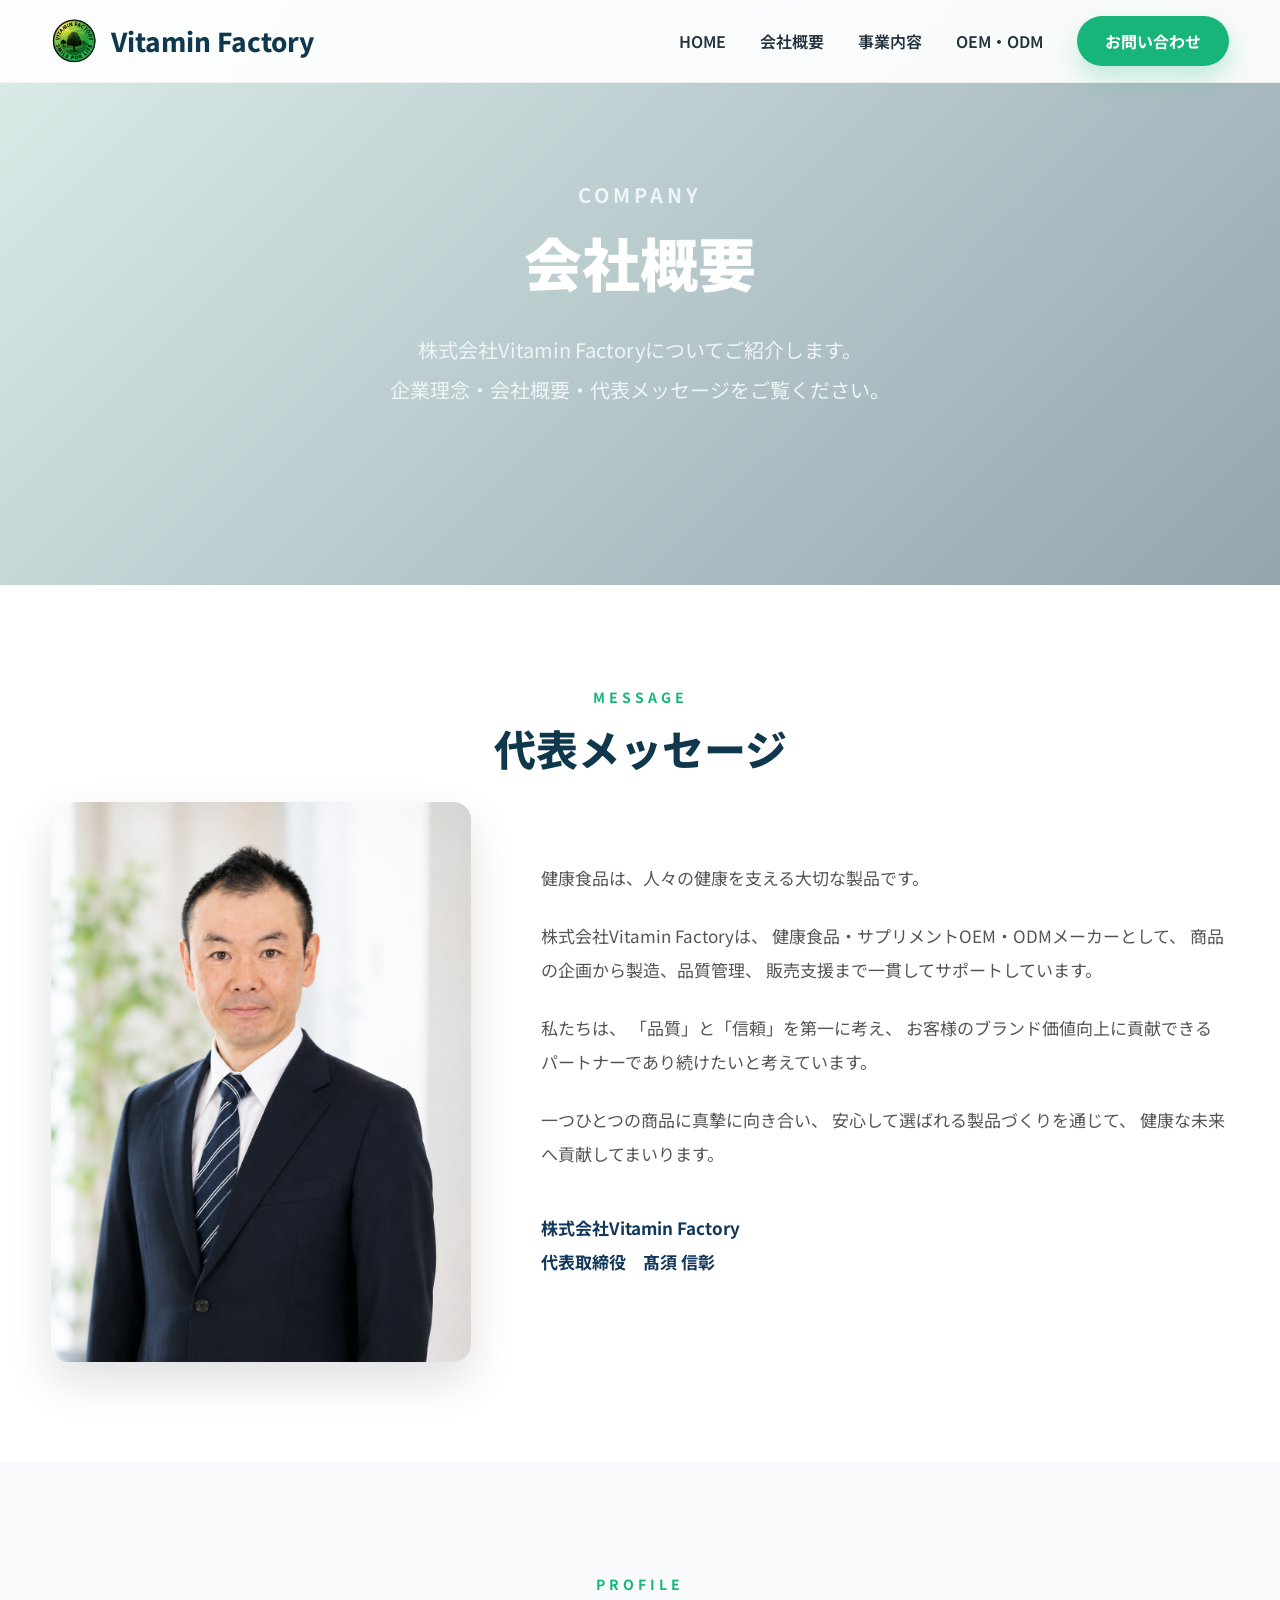
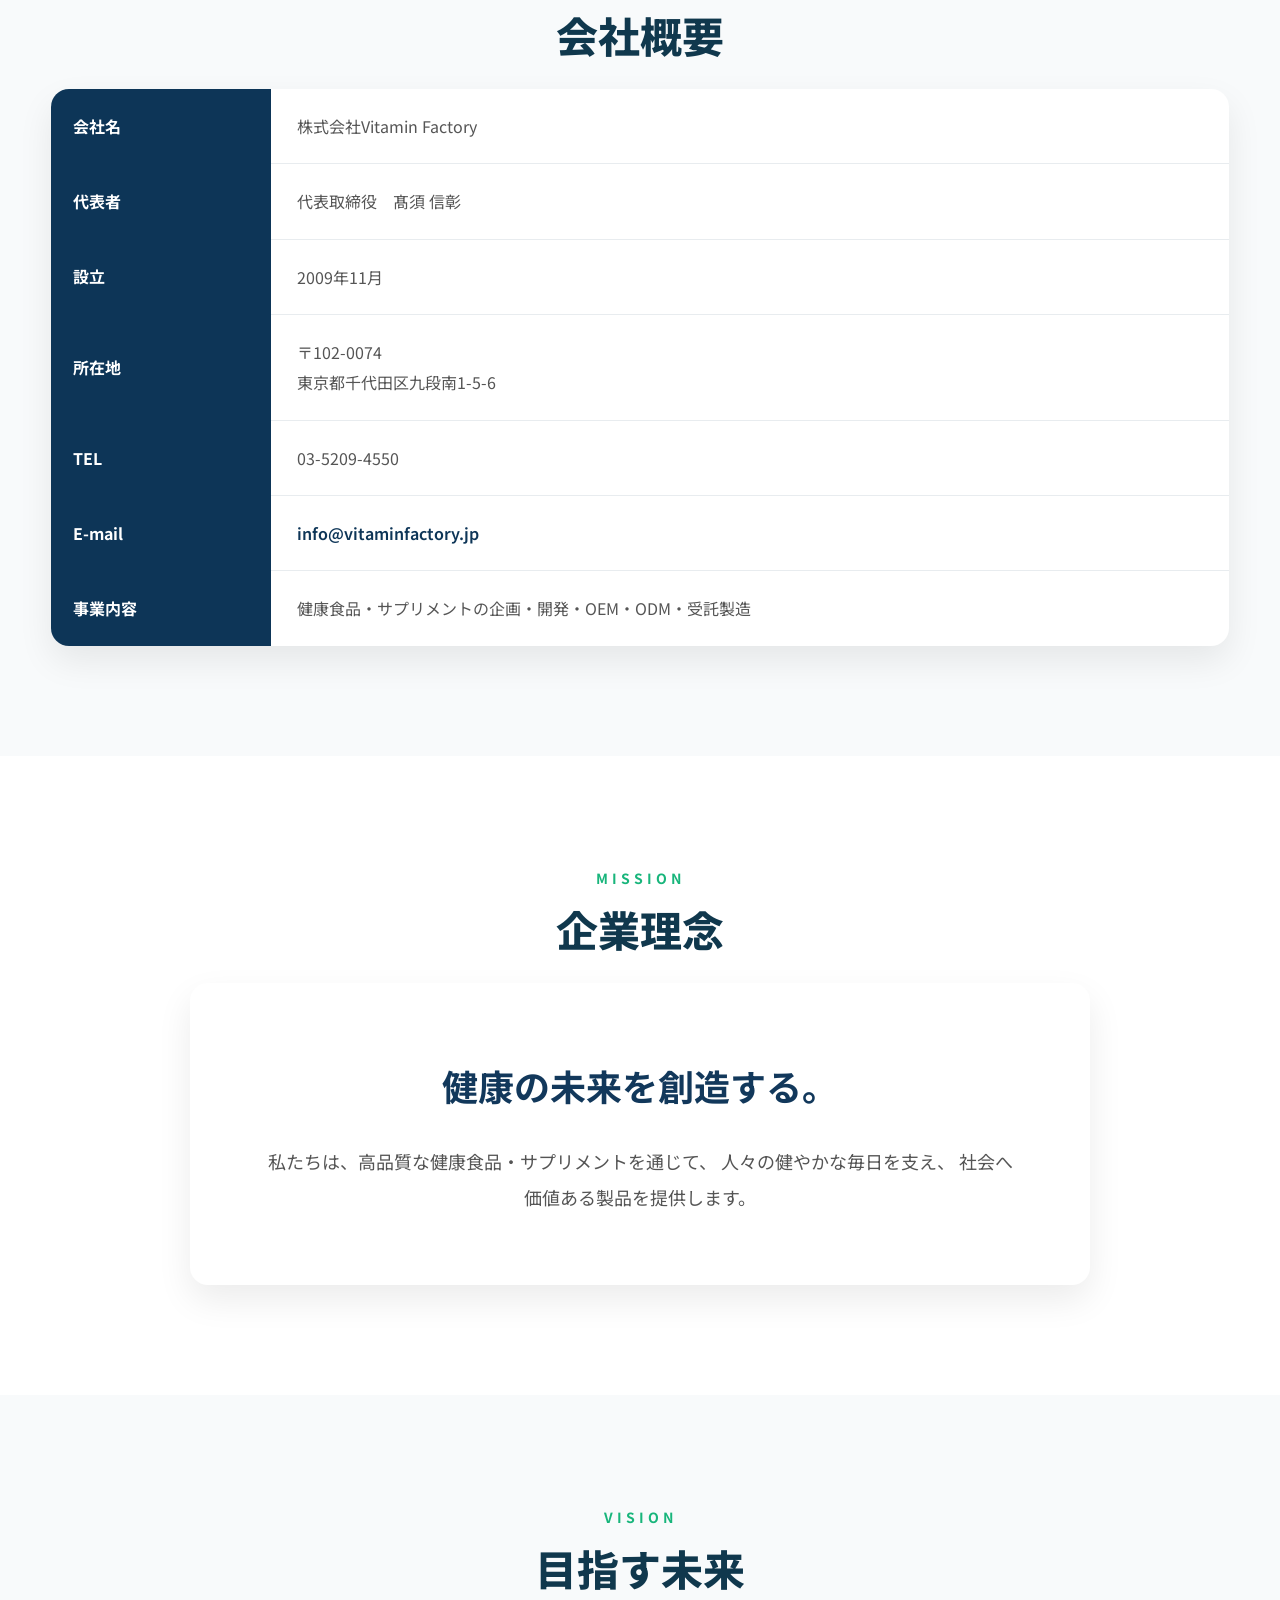
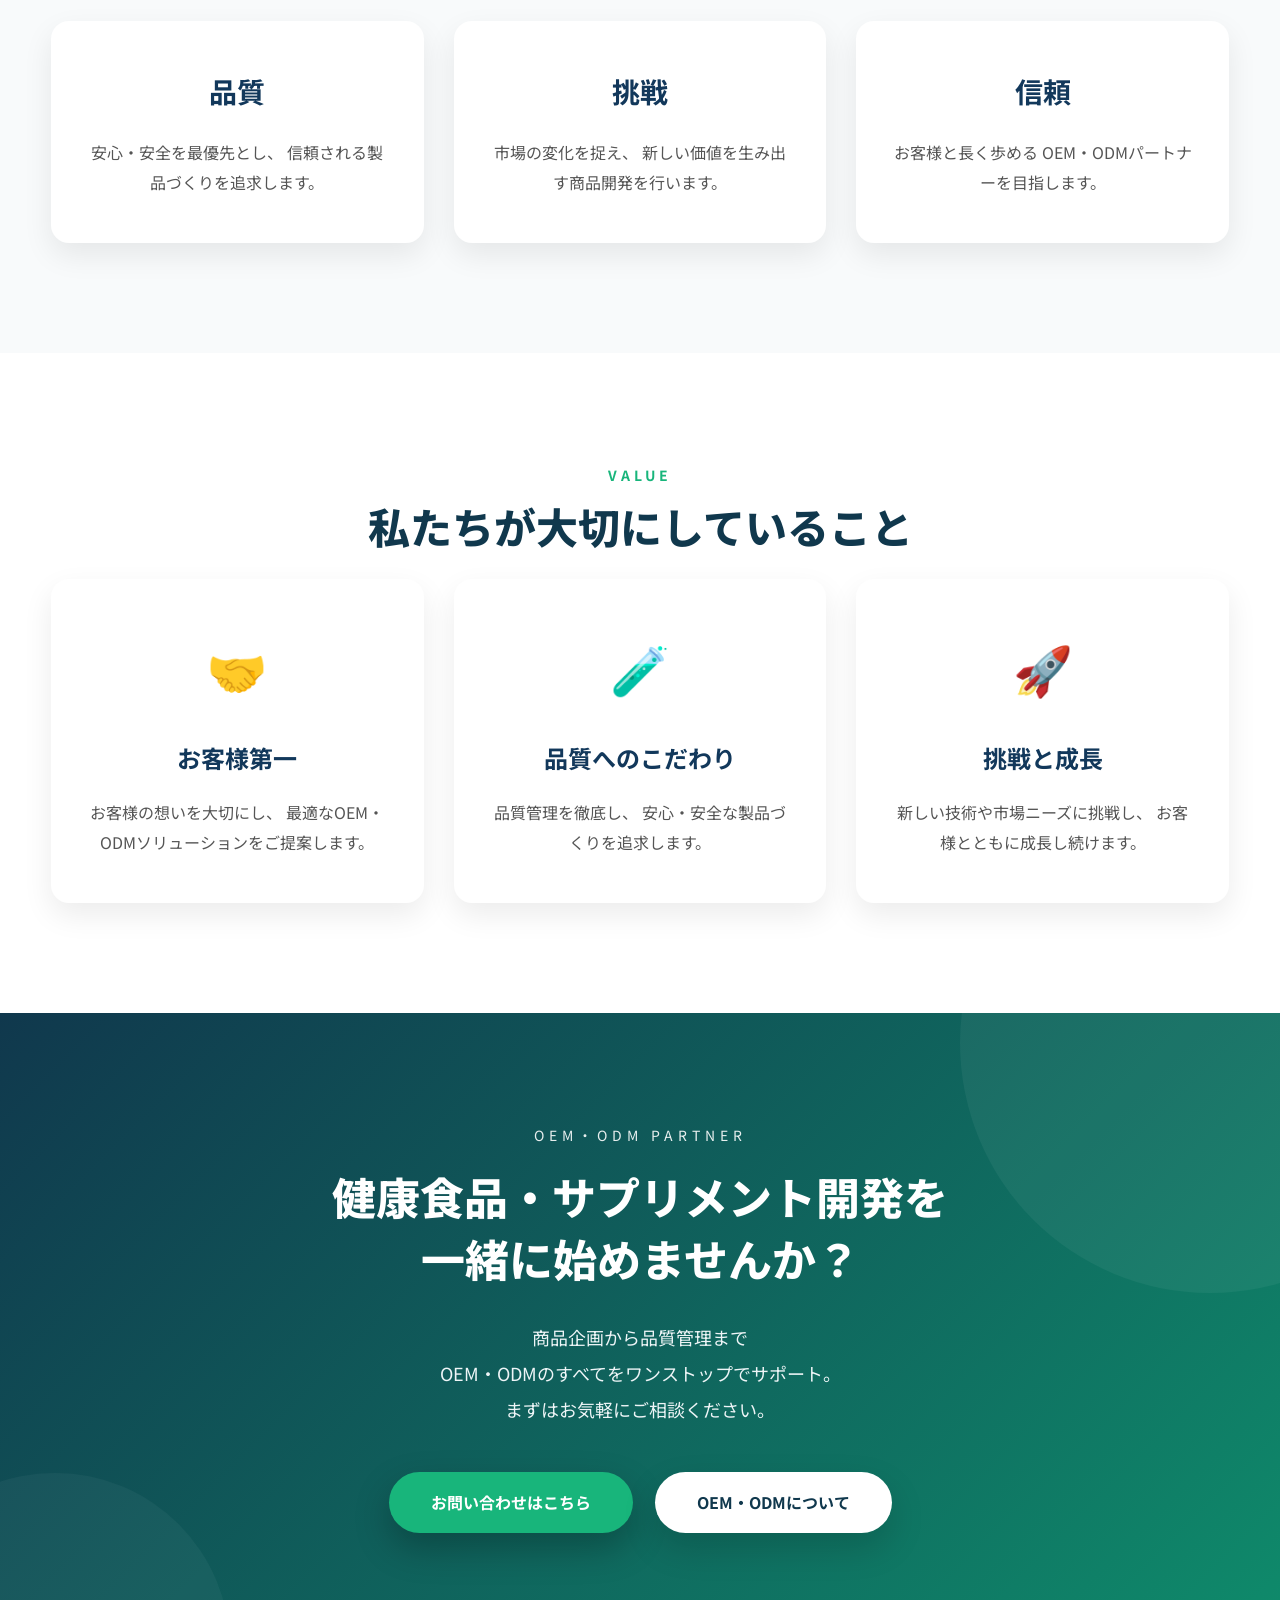
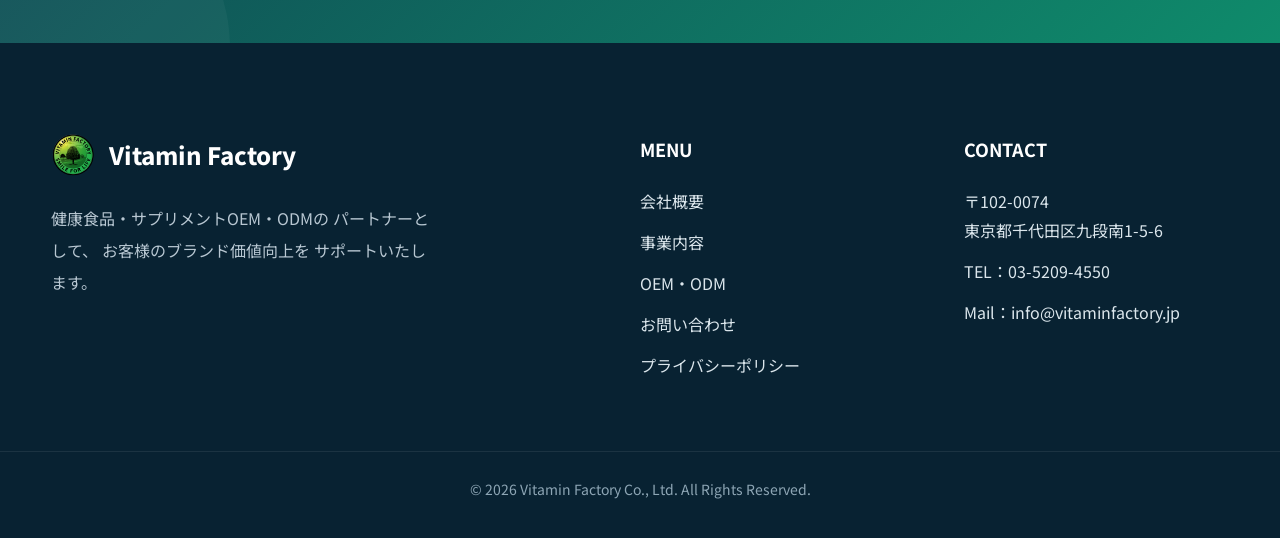
==== commit b08e9630: "Update company.html" ====
--- a/company.html
+++ b/company.html
@@ -80,32 +80,38 @@
 PAGE HERO
 ========================== -->
 
-<section class="page-hero">
-
-<div class="container">
-
-<p class="page-sub">
-
-COMPANY
-
-</p>
-
-<h1>
-
-会社概要
-
-</h1>
-
-<p>
-
-株式会社Vitamin Factoryについて
-
-</p>
-
-</div>
+<section class="page-hero company-hero">
+
+    <div class="page-overlay"></div>
+
+    <div class="container">
+
+        <div class="page-content">
+
+            <p class="section-sub">
+
+                COMPANY
+
+            </p>
+
+            <h1>
+
+                会社概要
+
+            </h1>
+
+            <p>
+
+                株式会社Vitamin Factoryについてご紹介します。<br>
+                企業理念・会社概要・代表メッセージをご覧ください。
+
+            </p>
+
+        </div>
+
+    </div>
 
 </section>
-
 <!-- ==========================
 MESSAGE
 ========================== -->
--- a/css/style.css
+++ b/css/style.css
@@ -3305,3 +3305,813 @@
 }
 
 }
+/*======================================
+ COMPANY PAGE
+======================================*/
+
+.company-message{
+
+    padding:100px 0;
+
+    background:#ffffff;
+
+}
+
+.message-grid{
+
+    display:grid;
+
+    grid-template-columns:420px 1fr;
+
+    gap:70px;
+
+    align-items:center;
+
+}
+
+.message-photo img{
+
+    width:100%;
+
+    display:block;
+
+    border-radius:18px;
+
+    box-shadow:0 20px 45px rgba(0,0,0,.12);
+
+}
+
+.message-text{
+
+    color:#555;
+
+}
+
+.message-text p{
+
+    margin-bottom:24px;
+
+    line-height:2;
+
+    font-size:17px;
+
+}
+
+.signature{
+
+    margin-top:40px;
+
+    font-size:20px;
+
+    font-weight:700;
+
+    color:#12385b;
+
+    line-height:1.8;
+
+}
+/*======================================
+ COMPANY PROFILE
+======================================*/
+
+.company-profile{
+
+    background:#f8fafb;
+
+}
+
+.profile-table{
+
+    width:100%;
+
+    border-collapse:collapse;
+
+    background:#fff;
+
+    border-radius:18px;
+
+    overflow:hidden;
+
+    box-shadow:0 15px 35px rgba(0,0,0,.08);
+
+}
+
+.profile-table th{
+
+    width:220px;
+
+    background:#0d3557;
+
+    color:#fff;
+
+    padding:22px;
+
+    text-align:left;
+
+    font-weight:700;
+
+}
+
+.profile-table td{
+
+    padding:22px 26px;
+
+    border-bottom:1px solid #e8ecef;
+
+    color:#555;
+
+    line-height:1.9;
+
+}
+
+.profile-table tr:last-child td{
+
+    border-bottom:none;
+
+}
+
+.profile-table a{
+
+    color:#0d3557;
+
+    font-weight:600;
+
+    text-decoration:none;
+
+}
+
+.profile-table a:hover{
+
+    color:#1b8c57;
+
+}
+
+/*======================================
+ MISSION
+======================================*/
+
+.mission{
+
+    background:#ffffff;
+
+}
+
+.mission-box{
+
+    max-width:900px;
+
+    margin:0 auto;
+
+    background:#ffffff;
+
+    border-radius:18px;
+
+    padding:70px;
+
+    text-align:center;
+
+    box-shadow:0 15px 35px rgba(0,0,0,.08);
+
+}
+
+.mission-box h3{
+
+    font-size:36px;
+
+    color:#12385b;
+
+    margin-bottom:25px;
+
+}
+
+.mission-box p{
+
+    font-size:18px;
+
+    color:#555;
+
+    line-height:2;
+
+}
+/*======================================
+ VISION
+======================================*/
+
+.vision{
+
+    background:#f8fafb;
+
+}
+
+.vision-grid{
+
+    display:grid;
+
+    grid-template-columns:repeat(3,1fr);
+
+    gap:30px;
+
+}
+
+.vision-card{
+
+    background:#fff;
+
+    border-radius:18px;
+
+    padding:45px 35px;
+
+    text-align:center;
+
+    box-shadow:0 12px 30px rgba(0,0,0,.08);
+
+    transition:.3s;
+
+}
+
+.vision-card:hover{
+
+    transform:translateY(-8px);
+
+}
+
+.vision-card h3{
+
+    font-size:28px;
+
+    color:#12385b;
+
+    margin-bottom:20px;
+
+}
+
+.vision-card p{
+
+    color:#555;
+
+    line-height:1.9;
+
+}
+
+/*======================================
+ VALUE
+======================================*/
+
+.value{
+
+    background:#ffffff;
+
+}
+
+.value-grid{
+
+    display:grid;
+
+    grid-template-columns:repeat(3,1fr);
+
+    gap:30px;
+
+}
+
+.value-card{
+
+    background:#fff;
+
+    border-radius:18px;
+
+    padding:45px 35px;
+
+    text-align:center;
+
+    box-shadow:0 12px 30px rgba(0,0,0,.08);
+
+    transition:.3s;
+
+}
+
+.value-card:hover{
+
+    transform:translateY(-8px);
+
+}
+
+.value-icon{
+
+    font-size:48px;
+
+    margin-bottom:25px;
+
+}
+
+.value-card h3{
+
+    font-size:24px;
+
+    color:#12385b;
+
+    margin-bottom:18px;
+
+}
+
+.value-card p{
+
+    color:#555;
+
+    line-height:1.9;
+
+}
+
+/*======================================
+ COMPANY RESPONSIVE
+======================================*/
+
+@media(max-width:900px){
+
+.message-grid{
+
+    grid-template-columns:1fr;
+
+    gap:40px;
+
+}
+
+.message-photo{
+
+    max-width:420px;
+
+    margin:0 auto;
+
+}
+
+.vision-grid,
+
+.value-grid{
+
+    grid-template-columns:1fr;
+
+}
+
+.profile-table th,
+
+.profile-table td{
+
+    display:block;
+
+    width:100%;
+
+}
+
+.profile-table th{
+
+    border-bottom:none;
+
+}
+
+.profile-table td{
+
+    padding-top:10px;
+
+}
+
+.mission-box{
+
+    padding:45px 30px;
+
+}
+
+}
+/*======================================
+ SERVICE PAGE
+======================================*/
+
+.service-intro{
+
+    padding:100px 0 60px;
+
+    background:#ffffff;
+
+}
+
+.service-detail{
+
+    padding:100px 0;
+
+    background:#f8fafb;
+
+}
+
+.service-detail-alt{
+
+    background:#ffffff;
+
+}
+
+.service-row{
+
+    display:grid;
+
+    grid-template-columns:1fr 1fr;
+
+    gap:70px;
+
+    align-items:center;
+
+}
+
+.service-row.reverse{
+
+    direction:rtl;
+
+}
+
+.service-row.reverse>*{
+
+    direction:ltr;
+
+}
+
+.service-photo img{
+
+    width:100%;
+
+    display:block;
+
+    border-radius:20px;
+
+    box-shadow:0 20px 45px rgba(0,0,0,.12);
+
+    transition:.4s;
+
+}
+
+.service-photo img:hover{
+
+    transform:scale(1.02);
+
+}
+
+.service-content h2{
+
+    font-size:38px;
+
+    color:#12385b;
+
+    margin:18px 0 25px;
+
+}
+
+.service-content p{
+
+    font-size:17px;
+
+    line-height:2;
+
+    color:#555;
+
+}
+
+.service-label{
+
+    display:inline-block;
+
+    background:#1b8c57;
+
+    color:#fff;
+
+    padding:8px 18px;
+
+    border-radius:30px;
+
+    font-size:14px;
+
+    font-weight:700;
+
+    letter-spacing:1px;
+
+    margin-bottom:15px;
+
+}
+/*======================================
+ SERVICE CONTENT
+======================================*/
+
+.service-content ul{
+
+    list-style:none;
+
+    padding:0;
+
+    margin:35px 0 0;
+
+}
+
+.service-content li{
+
+    position:relative;
+
+    padding-left:36px;
+
+    margin-bottom:18px;
+
+    font-size:17px;
+
+    color:#444;
+
+    line-height:1.8;
+
+}
+
+.service-content li::before{
+
+    content:"✓";
+
+    position:absolute;
+
+    left:0;
+
+    top:0;
+
+    color:#1b8c57;
+
+    font-size:20px;
+
+    font-weight:700;
+
+}
+
+/*======================================
+ SERVICE FEATURES
+======================================*/
+
+.service-features{
+
+    background:#f8fafb;
+
+    padding:100px 0;
+
+}
+
+.service-features .strength-grid{
+
+    display:grid;
+
+    grid-template-columns:repeat(3,1fr);
+
+    gap:30px;
+
+}
+
+.service-features .strength-card{
+
+    background:#fff;
+
+    border-radius:18px;
+
+    padding:45px 35px;
+
+    text-align:center;
+
+    box-shadow:0 15px 35px rgba(0,0,0,.08);
+
+    transition:.3s;
+
+}
+
+.service-features .strength-card:hover{
+
+    transform:translateY(-8px);
+
+}
+
+.service-features .strength-card h3{
+
+    font-size:26px;
+
+    color:#12385b;
+
+    margin-bottom:20px;
+
+}
+
+.service-features .strength-card p{
+
+    color:#555;
+
+    line-height:1.9;
+
+}
+
+/*======================================
+ SERVICE FLOW
+======================================*/
+
+.service-flow{
+
+    background:#ffffff;
+
+    padding:100px 0;
+
+}
+
+.service-flow .flow-list{
+
+    display:grid;
+
+    grid-template-columns:repeat(4,1fr);
+
+    gap:25px;
+
+}
+
+.service-flow .flow-item{
+
+    background:#fff;
+
+    border-radius:18px;
+
+    padding:40px 28px;
+
+    text-align:center;
+
+    box-shadow:0 15px 35px rgba(0,0,0,.08);
+
+    transition:.3s;
+
+}
+
+.service-flow .flow-item:hover{
+
+    transform:translateY(-8px);
+
+}
+
+.service-flow .flow-item span{
+
+    display:inline-flex;
+
+    align-items:center;
+
+    justify-content:center;
+
+    width:60px;
+
+    height:60px;
+
+    border-radius:50%;
+
+    background:#1b8c57;
+
+    color:#fff;
+
+    font-size:22px;
+
+    font-weight:700;
+
+    margin-bottom:25px;
+
+}
+
+.service-flow .flow-item h3{
+
+    font-size:24px;
+
+    color:#12385b;
+
+    margin-bottom:18px;
+
+}
+
+.service-flow .flow-item p{
+
+    color:#555;
+
+    line-height:1.9;
+
+}
+/*======================================
+ SERVICE RESPONSIVE
+======================================*/
+
+@media(max-width:1024px){
+
+.service-row{
+
+    gap:50px;
+
+}
+
+.service-content h2{
+
+    font-size:32px;
+
+}
+
+}
+
+@media(max-width:768px){
+
+.service-row,
+
+.service-row.reverse{
+
+    grid-template-columns:1fr;
+
+    direction:ltr;
+
+    gap:35px;
+
+}
+
+.service-photo{
+
+    order:1;
+
+}
+
+.service-content{
+
+    order:2;
+
+}
+
+.service-photo img{
+
+    max-width:560px;
+
+    margin:0 auto;
+
+}
+
+.service-features .strength-grid,
+
+.service-flow .flow-list{
+
+    grid-template-columns:1fr;
+
+}
+
+.service-content h2{
+
+    font-size:28px;
+
+}
+
+.service-content p,
+
+.service-content li{
+
+    font-size:16px;
+
+}
+
+.service-flow .flow-item{
+
+    padding:35px 25px;
+
+}
+
+}
+
+@media(max-width:480px){
+
+.service-detail,
+
+.service-features,
+
+.service-flow{
+
+    padding:70px 0;
+
+}
+
+.service-label{
+
+    font-size:13px;
+
+    padding:7px 16px;
+
+}
+
+.service-content h2{
+
+    font-size:24px;
+
+}
+
+.service-flow .flow-item span{
+
+    width:52px;
+
+    height:52px;
+
+    font-size:20px;
+
+}
+
+.service-flow .flow-item h3{
+
+    font-size:21px;
+
+}
+
+}
